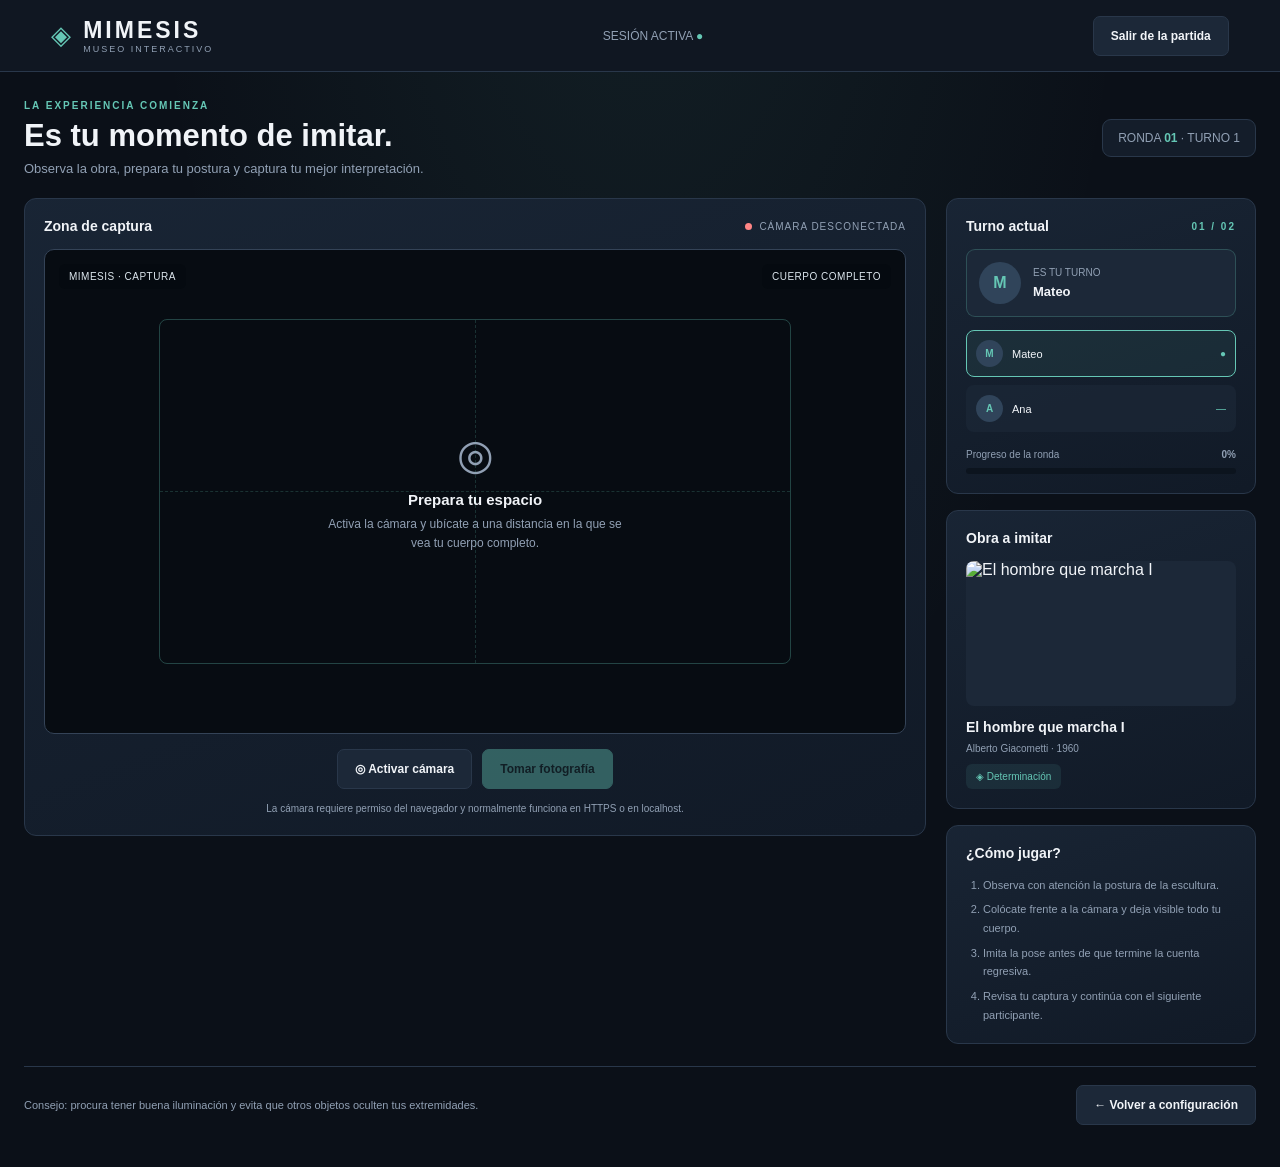
==== game.html @ 9982d20b "Componentes Iniciales" ====
<!DOCTYPE html>
<html lang="es">
<head>
    <meta charset="UTF-8">
    <meta name="viewport" content="width=device-width, initial-scale=1.0">
    <meta name="theme-color" content="#0b1018">
    <title>MIMESIS | Partida</title>

    <link rel="stylesheet" href="/css/styles.css">
    <link rel="stylesheet" href="/css/layout.css">
    <link rel="stylesheet" href="/css/components.css">

    <style>
        :root {
            --background: #0b1018;
            --surface: #141d2a;
            --surface-light: #1c2838;
            --border: #29374a;
            --text: #f1f4f8;
            --muted: #91a0b4;
            --accent: #65c7b5;
            --accent-hover: #80dfcc;
            --accent-contrast: #10221f;
            --danger: #ff8585;
            --success: #55b98a;
            --warning: #e5b45b;
            --radius-sm: 6px;
            --radius-md: 9px;
            --radius-lg: 12px;
        }

        * { box-sizing: border-box; }
        body {
            min-height: 100vh;
            background:
                radial-gradient(ellipse at 50% -20%, rgba(101,199,181,.09), transparent 55%),
                var(--background);
        }
        button { font: inherit; }
        .game-header {
            height: 72px;
            padding: 0 4%;
            display: flex;
            align-items: center;
            justify-content: space-between;
            gap: 18px;
            background: #101722;
            border-bottom: 1px solid var(--border);
        }
        .brand { display:flex; align-items:center; gap:12px; }
        .brand-icon { color:var(--accent); font-size:26px; }
        .brand h1 { font-size:23px; letter-spacing:3px; }
        .brand span { display:block; color:var(--muted); font-size:9px; letter-spacing:2px; }
        .header-status { color:var(--muted); font-size:12px; }
        .header-status strong { color:var(--accent); }
        .game-main {
            width:min(100% - 48px, 1450px);
            margin:0 auto;
            padding:28px 0 42px;
        }
        .game-welcome {
            display:flex; align-items:center; justify-content:space-between;
            gap:16px; margin-bottom:22px;
        }
        .eyebrow {
            color:var(--accent); font-size:10px; letter-spacing:2px;
            text-transform:uppercase; font-weight:700;
        }
        .game-welcome h2 { margin-top:7px; font-size:clamp(22px,3vw,31px); }
        .game-welcome p { color:var(--muted); margin-top:7px; font-size:13px; }
        .round-pill {
            flex:0 0 auto; border:1px solid var(--border); background:var(--surface);
            color:var(--muted); padding:11px 15px; border-radius:9px; font-size:12px;
        }
        .round-pill strong { color:var(--accent); }
        .game-grid {
            display:grid; grid-template-columns:minmax(0,1fr) 310px;
            gap:20px; align-items:start;
        }
        .panel {
            min-width:0; background:linear-gradient(160deg,rgba(25,37,53,.98),rgba(17,26,39,.98));
            border:1px solid var(--border); border-radius:12px; padding:19px;
        }
        .panel-heading {
            display:flex; align-items:center; justify-content:space-between;
            gap:12px; margin-bottom:15px;
        }
        .panel-heading h3 { font-size:14px; }
        .live-indicator {
            display:inline-flex; align-items:center; gap:7px; color:var(--muted);
            font-size:10px; text-transform:uppercase; letter-spacing:1px;
        }
        .live-dot { width:7px; height:7px; border-radius:50%; background:var(--danger); }
        .camera-frame {
            position:relative; overflow:hidden; min-height:390px; aspect-ratio:16/9;
            display:grid; place-items:center; background:#070c12;
            border:1px solid #344357; border-radius:10px;
        }
        .camera-frame video, .camera-frame canvas, .camera-frame .captured-image {
            position:absolute; inset:0; width:100%; height:100%; object-fit:cover;
        }
        .camera-frame video { transform:scaleX(-1); }
        .camera-placeholder {
            z-index:1; max-width:360px; padding:25px; text-align:center;
            color:var(--muted);
        }
        .camera-placeholder .camera-icon { font-size:42px; margin-bottom:12px; }
        .camera-placeholder strong { display:block; color:var(--text); font-size:15px; margin-bottom:7px; }
        .camera-placeholder p { font-size:12px; line-height:1.6; }
        .camera-hud {
            position:absolute; z-index:2; inset:14px; pointer-events:none;
            display:flex; justify-content:space-between; align-items:flex-start;
        }
        .hud-tag {
            padding:7px 10px; border-radius:6px; background:rgba(5,10,16,.72);
            color:#dce6ed; font-size:10px; letter-spacing:.5px;
        }
        .hud-corners {
            position:absolute; inset:12%; border:1px solid rgba(101,199,181,.3);
            border-radius:8px;
        }
        .hud-corners:before, .hud-corners:after {
            content:""; position:absolute; left:50%; top:0; bottom:0;
            border-left:1px dashed rgba(101,199,181,.2);
        }
        .hud-corners:after { left:0; right:0; top:50%; bottom:auto; border-left:0; border-top:1px dashed rgba(101,199,181,.2); }
        .countdown {
            position:absolute; z-index:4; inset:0; display:none; place-items:center;
            background:rgba(4,9,15,.35); font-size:clamp(70px,14vw,130px);
            font-weight:800; color:white; text-shadow:0 4px 30px #000;
        }
        .countdown.visible { display:grid; }
        .camera-actions {
            display:flex; justify-content:center; flex-wrap:wrap; gap:10px; margin-top:15px;
        }
        .action-btn {
            border:1px solid var(--border); border-radius:7px; padding:12px 17px;
            color:var(--text); background:var(--surface-light); font-size:12px;
            font-weight:700; transition:.2s;
        }
        .action-btn:hover:not(:disabled) { border-color:var(--accent); transform:translateY(-1px); }
        .action-btn.primary { background:var(--accent); color:var(--accent-contrast); border-color:var(--accent); }
        .action-btn.primary:hover:not(:disabled) { background:var(--accent-hover); }
        .action-btn:disabled { opacity:.4; cursor:not-allowed; }
        .camera-note { text-align:center; color:var(--muted); font-size:10px; margin-top:12px; line-height:1.5; }
        .side-column { display:flex; flex-direction:column; gap:16px; }
        .current-player {
            display:flex; align-items:center; gap:12px; padding:12px;
            border-radius:9px; background:var(--surface-light); border:1px solid rgba(101,199,181,.25);
        }
        .player-avatar {
            width:42px; height:42px; flex:0 0 42px; display:grid; place-items:center;
            border-radius:50%; background:#30445a; color:var(--accent); font-weight:800;
        }
        .current-player small { display:block; color:var(--muted); font-size:10px; margin-bottom:4px; }
        .current-player strong { font-size:13px; }
        .player-list { display:flex; flex-direction:column; gap:8px; margin-top:13px; }
        .player-row {
            display:flex; align-items:center; gap:9px; padding:9px;
            border:1px solid transparent; border-radius:8px; background:rgba(28,40,56,.65);
        }
        .player-row.active { border-color:var(--accent); background:rgba(101,199,181,.08); }
        .player-row .mini-avatar {
            width:27px; height:27px; border-radius:50%; display:grid; place-items:center;
            background:#30445a; color:var(--accent); font-size:10px; font-weight:700;
        }
        .player-row span:nth-child(2) { flex:1; font-size:11px; }
        .player-row small { color:var(--muted); font-size:9px; }
        .player-row .turn-state { color:var(--accent); font-size:10px; }
        .sculpture-preview {
            width:100%; height:145px; object-fit:cover; display:block;
            border-radius:8px; margin-bottom:12px; background:var(--surface-light);
        }
        .sculpture-meta h4 { font-size:14px; line-height:1.4; }
        .sculpture-meta p { color:var(--muted); font-size:10px; margin-top:5px; }
        .emotion-chip {
            display:inline-block; margin-top:10px; padding:7px 10px; border-radius:6px;
            background:rgba(101,199,181,.1); color:var(--accent); font-size:10px;
        }
        .instructions { color:var(--muted); font-size:11px; line-height:1.7; padding-left:17px; }
        .instructions li + li { margin-top:6px; }
        .progress-wrap { margin-top:17px; }
        .progress-label { display:flex; justify-content:space-between; color:var(--muted); font-size:10px; margin-bottom:8px; }
        .progress-track { height:6px; background:#0c141e; border-radius:20px; overflow:hidden; }
        .progress-fill { height:100%; width:0%; background:var(--accent); border-radius:20px; transition:width .3s; }
        .result-panel { display:none; margin-top:18px; }
        .result-panel.visible { display:block; }
        .result-top { display:flex; justify-content:space-between; gap:12px; align-items:center; }
        .result-top h3 { font-size:15px; }
        .status-label { color:var(--warning); font-size:10px; }
        .result-content {
            margin-top:12px; padding:14px; background:var(--surface-light);
            border-radius:8px; color:var(--muted); font-size:12px; line-height:1.6;
        }
        .result-content strong { color:var(--text); }
        .bottom-actions {
            display:flex; justify-content:space-between; align-items:center;
            gap:14px; border-top:1px solid var(--border); margin-top:22px; padding-top:18px;
        }
        .bottom-actions p { color:var(--muted); font-size:11px; line-height:1.5; }
        .toast {
            position:fixed; right:22px; bottom:22px; z-index:10; display:none;
            max-width:min(380px,calc(100vw - 32px)); padding:13px 17px;
            background:var(--surface-light); border:1px solid var(--accent);
            border-radius:8px; color:var(--text); font-size:12px; box-shadow:0 12px 35px #0006;
        }
        .toast.show { display:block; }
        @media (max-width:950px) {
            .game-grid { grid-template-columns:minmax(0,1fr) 270px; }
            .camera-frame { min-height:320px; }
        }
        @media (max-width:720px) {
            .game-header { padding:0 18px; }
            .header-status { display:none; }
            .game-main { width:calc(100% - 32px); padding:23px 0 35px; }
            .game-welcome { align-items:flex-start; flex-direction:column; }
            .game-grid { grid-template-columns:1fr; }
            .side-column { display:grid; grid-template-columns:1fr 1fr; }
            .side-column .panel:first-child { grid-column:1/-1; }
            .camera-frame { min-height:260px; }
            .bottom-actions { align-items:stretch; flex-direction:column; }
            .bottom-actions .action-btn { width:100%; }
        }
        @media (max-width:480px) {
            .side-column { grid-template-columns:1fr; }
            .side-column .panel:first-child { grid-column:auto; }
            .camera-frame { min-height:230px; aspect-ratio:4/3; }
            .camera-actions { display:grid; grid-template-columns:1fr 1fr; }
            .camera-actions button { width:100%; }
            .camera-actions #capture-btn { grid-column:1/-1; }
        }
    </style>
</head>
<body>
    <header class="game-header">
        <a class="brand" href="index.html" aria-label="Volver al inicio de MIMESIS" style="text-decoration:none;color:inherit">
            <div class="brand-icon">◈</div>
            <div><h1>MIMESIS</h1><span>MUSEO INTERACTIVO</span></div>
        </a>
        <div class="header-status">SESIÓN ACTIVA <strong>●</strong></div>
        <a href="index.html" class="action-btn" style="text-decoration:none">Salir de la partida</a>
    </header>

    <main class="game-main">
        <section class="game-welcome">
            <div>
                <div class="eyebrow">La experiencia comienza</div>
                <h2>Es tu momento de imitar.</h2>
                <p>Observa la obra, prepara tu postura y captura tu mejor interpretación.</p>
            </div>
            <div class="round-pill">RONDA <strong id="round-number">01</strong> <span>·</span> <span id="turn-counter">TURNO 1</span></div>
        </section>

        <div class="game-grid">
            <section class="panel camera-panel">
                <div class="panel-heading">
                    <h3>Zona de captura</h3>
                    <div class="live-indicator"><span class="live-dot"></span><span id="camera-status">Cámara desconectada</span></div>
                </div>

                <div class="camera-frame" id="camera-frame">
                    <video id="camera-video" autoplay playsinline muted hidden></video>
                    <img id="captured-image" class="captured-image" alt="Fotografía capturada" hidden>
                    <div class="camera-placeholder" id="camera-placeholder">
                        <div class="camera-icon">◎</div>
                        <strong>Prepara tu espacio</strong>
                        <p>Activa la cámara y ubícate a una distancia en la que se vea tu cuerpo completo.</p>
                    </div>
                    <div class="camera-hud" id="camera-hud" hidden>
                        <span class="hud-tag">MIMESIS · CAPTURA</span>
                        <span class="hud-tag">CUERPO COMPLETO</span>
                        <div class="hud-corners"></div>
                    </div>
                    <div class="countdown" id="countdown" aria-live="assertive">3</div>
                </div>

                <div class="camera-actions">
                    <button class="action-btn" id="camera-btn" type="button">◎ Activar cámara</button>
                    <button class="action-btn primary" id="capture-btn" type="button" disabled>Tomar fotografía</button>
                    <button class="action-btn" id="retake-btn" type="button" hidden>Repetir captura</button>
                </div>
                <p class="camera-note">La cámara requiere permiso del navegador y normalmente funciona en HTTPS o en localhost.</p>

                <section class="panel result-panel" id="result-panel" aria-live="polite">
                    <div class="result-top">
                        <h3>Resultado del intento</h3>
                        <span class="status-label">Integración pendiente</span>
                    </div>
                    <div class="result-content" id="result-message">
                        La fotografía está lista. El análisis de pose y la puntuación se mostrarán aquí cuando se conecte el servicio de Python (MediaPipe + modelo de clasificación).
                    </div>
                    <div class="camera-actions" style="justify-content:flex-end">
                        <button class="action-btn primary" id="next-player-btn" type="button">Siguiente jugador →</button>
                    </div>
                </section>
            </section>

            <aside class="side-column">
                <section class="panel">
                    <div class="panel-heading"><h3>Turno actual</h3><span class="eyebrow" id="player-position">01 / 02</span></div>
                    <div class="current-player">
                        <div class="player-avatar" id="current-avatar">M</div>
                        <div><small>ES TU TURNO</small><strong id="current-player-name">Mateo</strong></div>
                    </div>
                    <div class="player-list" id="player-list"></div>
                    <div class="progress-wrap">
                        <div class="progress-label"><span>Progreso de la ronda</span><strong id="progress-text">0%</strong></div>
                        <div class="progress-track"><div class="progress-fill" id="progress-fill"></div></div>
                    </div>
                </section>

                <section class="panel">
                    <div class="panel-heading"><h3>Obra a imitar</h3></div>
                    <img class="sculpture-preview" id="sculpture-image" alt="Escultura seleccionada">
                    <div class="sculpture-meta">
                        <h4 id="sculpture-title">El hombre que marcha I</h4>
                        <p id="sculpture-author">Alberto Giacometti · 1960</p>
                        <span class="emotion-chip" id="sculpture-emotion">◈ Determinación</span>
                    </div>
                </section>

                <section class="panel">
                    <div class="panel-heading"><h3>¿Cómo jugar?</h3></div>
                    <ol class="instructions">
                        <li>Observa con atención la postura de la escultura.</li>
                        <li>Colócate frente a la cámara y deja visible todo tu cuerpo.</li>
                        <li>Imita la pose antes de que termine la cuenta regresiva.</li>
                        <li>Revisa tu captura y continúa con el siguiente participante.</li>
                    </ol>
                </section>
            </aside>
        </div>

        <footer class="bottom-actions">
            <p>Consejo: procura tener buena iluminación y evita que otros objetos oculten tus extremidades.</p>
            <button class="action-btn" id="back-button" type="button">← Volver a configuración</button>
        </footer>
    </main>

    <div class="toast" id="toast" role="status" aria-live="polite"></div>
    <canvas id="capture-canvas" hidden></canvas>

    <script>
        (() => {
            "use strict";

            const $ = (id) => document.getElementById(id);
            const fallbackGame = {
                players: [{ name: "Mateo" }, { name: "Ana" }],
                sculpture: {
                    title: "El hombre que marcha I",
                    author: "Alberto Giacometti · 1960",
                    emotion: "Determinación",
                    description: "Una representación de la figura humana en movimiento.",
                    image: "https://images.unsplash.com/photo-1579783902614-a3fb3927b6a5?w=1200"
                },
                currentPlayer: 0,
                round: 1
            };

            let game;
            try {
                game = JSON.parse(sessionStorage.getItem("mimesisGame")) || fallbackGame;
            } catch {
                game = fallbackGame;
            }

            if (!Array.isArray(game.players) || game.players.length < 1) game = fallbackGame;
            game.currentPlayer = Number.isInteger(game.currentPlayer) ? game.currentPlayer : 0;
            game.round = Number.isInteger(game.round) ? game.round : 1;

            let stream = null;
            let captured = false;
            let countdownTimer = null;
            let toastTimer = null;

            function notify(message) {
                $("toast").textContent = message;
                $("toast").classList.add("show");
                clearTimeout(toastTimer);
                toastTimer = setTimeout(() => $("toast").classList.remove("show"), 3200);
            }

            function currentPlayer() {
                return game.players[game.currentPlayer];
            }

            function renderGame() {
                const player = currentPlayer();
                const sculpture = game.sculpture || fallbackGame.sculpture;
                $("current-player-name").textContent = player.name || `Jugador ${game.currentPlayer + 1}`;
                $("current-avatar").textContent = (player.name || "J").trim().charAt(0).toUpperCase();
                $("player-position").textContent = `${String(game.currentPlayer + 1).padStart(2, "0")} / ${String(game.players.length).padStart(2, "0")}`;
                $("round-number").textContent = String(game.round).padStart(2, "0");
                $("turn-counter").textContent = `TURNO ${game.currentPlayer + 1}`;
                $("sculpture-title").textContent = sculpture.title || "Obra seleccionada";
                $("sculpture-author").textContent = sculpture.author || "Autor no especificado";
                $("sculpture-emotion").textContent = `◈ ${sculpture.emotion || "Interpretación"}`;
                $("sculpture-image").src = sculpture.image || "";
                $("sculpture-image").alt = sculpture.title || "Escultura seleccionada";

                $("player-list").innerHTML = "";
                game.players.forEach((p, index) => {
                    const row = document.createElement("div");
                    row.className = `player-row${index === game.currentPlayer ? " active" : ""}`;
                    const avatar = document.createElement("span");
                    avatar.className = "mini-avatar";
                    avatar.textContent = (p.name || "J").trim().charAt(0).toUpperCase();
                    const name = document.createElement("span");
                    name.textContent = p.name || `Jugador ${index + 1}`;
                    const state = document.createElement("span");
                    state.className = "turn-state";
                    state.textContent = index < game.currentPlayer ? "✓" : index === game.currentPlayer ? "●" : "—";
                    row.append(avatar, name, state);
                    $("player-list").appendChild(row);
                });

                const progress = Math.round((game.currentPlayer / game.players.length) * 100);
                $("progress-text").textContent = `${progress}%`;
                $("progress-fill").style.width = `${progress}%`;
            }

            async function startCamera() {
                if (!navigator.mediaDevices?.getUserMedia) {
                    notify("Tu navegador no permite acceder a la cámara en este contexto. Usa HTTPS o localhost.");
                    return;
                }
                try {
                    stream = await navigator.mediaDevices.getUserMedia({
                        video: { facingMode: "user", width: { ideal: 1280 }, height: { ideal: 720 } },
                        audio: false
                    });
                    $("camera-video").srcObject = stream;
                    $("camera-video").hidden = false;
                    $("camera-placeholder").hidden = true;
                    $("camera-hud").hidden = false;
                    $("captured-image").hidden = true;
                    $("camera-status").textContent = "Cámara activa";
                    $("camera-btn").textContent = "Desactivar cámara";
                    $("capture-btn").disabled = false;
                    captured = false;
                    $("retake-btn").hidden = true;
                    $("result-panel").classList.remove("visible");
                } catch (error) {
                    console.error("No fue posible activar la cámara:", error);
                    notify(error.name === "NotAllowedError"
                        ? "Permiso de cámara denegado. Habilítalo desde el navegador."
                        : "No se pudo activar la cámara. Comprueba que esté conectada y disponible.");
                }
            }

            function stopCamera() {
                if (stream) {
                    stream.getTracks().forEach(track => track.stop());
                    stream = null;
                }
                $("camera-video").srcObject = null;
                $("camera-video").hidden = true;
                $("camera-placeholder").hidden = false;
                $("camera-hud").hidden = true;
                $("camera-status").textContent = "Cámara desconectada";
                $("camera-btn").textContent = "◎ Activar cámara";
                $("capture-btn").disabled = true;
            }

            function beginCapture() {
                if (!stream || captured) return;
                $("capture-btn").disabled = true;
                $("camera-btn").disabled = true;
                let count = 3;
                $("countdown").textContent = count;
                $("countdown").classList.add("visible");

                countdownTimer = setInterval(() => {
                    count -= 1;
                    if (count > 0) {
                        $("countdown").textContent = count;
                    } else {
                        clearInterval(countdownTimer);
                        $("countdown").classList.remove("visible");
                        takeSnapshot();
                    }
                }, 1000);
            }

            function takeSnapshot() {
                const video = $("camera-video");
                if (!video.videoWidth || !video.videoHeight) {
                    notify("La cámara todavía se está preparando. Inténtalo de nuevo.");
                    $("capture-btn").disabled = false;
                    $("camera-btn").disabled = false;
                    return;
                }
                const canvas = $("capture-canvas");
                canvas.width = video.videoWidth;
                canvas.height = video.videoHeight;
                const context = canvas.getContext("2d");
                context.translate(canvas.width, 0);
                context.scale(-1, 1);
                context.drawImage(video, 0, 0, canvas.width, canvas.height);

                $("captured-image").src = canvas.toDataURL("image/jpeg", 0.9);
                $("captured-image").hidden = false;
                video.hidden = true;
                $("camera-hud").hidden = true;
                captured = true;
                $("camera-status").textContent = "Fotografía capturada";
                $("camera-btn").disabled = false;
                $("capture-btn").disabled = true;
                $("retake-btn").hidden = false;
                $("result-panel").classList.add("visible");
                $("result-message").innerHTML =
                    "<strong>Captura completada.</strong> La imagen está lista para enviarse al servicio de análisis. La puntuación, el esqueleto y el mapa de calor aparecerán cuando se integre el backend de Python (MediaPipe + modelo MLP).";
                $("result-panel").scrollIntoView({ behavior: "smooth", block: "nearest" });
            }

            function retake() {
                captured = false;
                $("captured-image").hidden = true;
                $("camera-video").hidden = false;
                $("camera-hud").hidden = false;
                $("camera-status").textContent = "Cámara activa";
                $("capture-btn").disabled = false;
                $("retake-btn").hidden = true;
                $("result-panel").classList.remove("visible");
            }

            function nextPlayer() {
                if (!captured) {
                    notify("Primero debes tomar una fotografía.");
                    return;
                }
                const lastPlayer = game.currentPlayer >= game.players.length - 1;
                if (lastPlayer) {
                    game.currentPlayer = 0;
                    game.round += 1;
                    notify("¡Todos han participado! Comienza una nueva ronda.");
                } else {
                    game.currentPlayer += 1;
                    notify(`Turno de ${currentPlayer().name || "el siguiente jugador"}.`);
                }
                sessionStorage.setItem("mimesisGame", JSON.stringify(game));
                captured = false;
                $("captured-image").hidden = true;
                $("result-panel").classList.remove("visible");
                if (stream) {
                    $("camera-video").hidden = false;
                    $("camera-hud").hidden = false;
                    $("camera-status").textContent = "Cámara activa";
                    $("capture-btn").disabled = false;
                    $("retake-btn").hidden = true;
                } else {
                    $("camera-placeholder").hidden = false;
                    $("camera-video").hidden = true;
                    $("camera-hud").hidden = true;
                    $("camera-status").textContent = "Cámara desconectada";
                    $("capture-btn").disabled = true;
                    $("retake-btn").hidden = true;
                }
                renderGame();
                window.scrollTo({ top: 0, behavior: "smooth" });
            }

            $("camera-btn").addEventListener("click", () => stream ? stopCamera() : startCamera());
            $("capture-btn").addEventListener("click", beginCapture);
            $("retake-btn").addEventListener("click", retake);
            $("next-player-btn").addEventListener("click", nextPlayer);
            $("back-button").addEventListener("click", () => {
                stopCamera();
                window.location.href = "index.html";
            });
            window.addEventListener("beforeunload", () => {
                if (stream) stream.getTracks().forEach(track => track.stop());
                if (countdownTimer) clearInterval(countdownTimer);
            });

            renderGame();
        })();
    </script>
</body>
</html>
---- css/styles.css ----
/* ==========================================================
   styles.css
   Base global: variables, reset, tipografía y utilidades
   ========================================================== */

:root {
    --background: #0b1018;
    --surface: #141d2a;
    --surface-light: #1c2838;
    --border: #29374a;
    --text: #f1f4f8;
    --muted: #91a0b4;
    --accent: #65c7b5;
    --accent-hover: #80dfcc;
    --accent-contrast: #10221f;
    --danger: #ff8585;
}

* {
    margin: 0;
    padding: 0;
    box-sizing: border-box;
}

body {
    font-family: Inter, "Segoe UI", sans-serif;
    background: var(--background);
    color: var(--text);
    min-height: 100vh;
}

button,
input {
    font: inherit;
}

button {
    cursor: pointer;
}

/* Utilidades */

.muted {
    color: var(--muted);
}
---- css/layout.css ----
/* ==========================================================
   layout.css
   Estructura de página: header, main, grids, footer y
   comportamiento responsive
   ========================================================== */

/* HEADER */

header {
    height: 72px;
    padding: 0 4%;
    display: flex;
    align-items: center;
    justify-content: space-between;
    background: #101722;
    border-bottom: 1px solid var(--border);
}

.brand {
    display: flex;
    align-items: center;
    gap: 12px;
}

nav {
    display: flex;
    gap: 30px;
}

/* MAIN */

main {
    max-width: 1550px;
    margin: auto;
    padding: 35px 4%;
}

.welcome {
    display: flex;
    align-items: center;
    justify-content: space-between;
    margin-bottom: 28px;
    gap: 15px;
}

/* DASHBOARD */

.dashboard {
    display: grid;
    grid-template-columns: 235px minmax(300px, 1fr) 260px;
    gap: 20px;
    align-items: stretch;
}

/* GALERÍA */

.gallery-section {
    margin-top: 32px;
}

.gallery-header {
    display: flex;
    justify-content: space-between;
    align-items: center;
    margin-bottom: 16px;
}

.gallery {
    display: grid;
    grid-template-columns: repeat(5, minmax(0, 1fr));
    gap: 13px;
}

/* FOOTER */

.bottom-bar {
    margin-top: 30px;
    padding-top: 20px;
    border-top: 1px solid var(--border);
    display: flex;
    justify-content: space-between;
    align-items: center;
    gap: 15px;
}

/* RESPONSIVE */

@media (max-width: 1050px) {
    .dashboard {
        grid-template-columns: 210px 1fr;
    }

    .info-panel {
        grid-column: 1 / -1;
    }

    .gallery {
        grid-template-columns: repeat(3, 1fr);
    }
}

@media (max-width: 650px) {
    header {
        padding: 0 18px;
    }

    nav {
        display: none;
    }

    main {
        padding: 25px 16px;
    }

    .dashboard {
        grid-template-columns: 1fr;
    }

    .info-panel {
        grid-column: auto;
    }

    .gallery {
        grid-template-columns: repeat(2, 1fr);
    }

    .welcome {
        align-items: flex-start;
        flex-direction: column;
    }

    .bottom-bar {
        flex-direction: column;
        align-items: stretch;
    }

    .start-button {
        width: 100%;
    }
}
---- css/components.css ----
/* ==========================================================
   components.css
   Componentes reutilizables: marca, navegación, paneles,
   jugadores, escultura, ficha, galería, botones y avisos
   ========================================================== */

/* MARCA */

.brand-icon {
    font-size: 26px;
    color: var(--accent);
}

.brand h1 {
    font-size: 23px;
    letter-spacing: 3px;
}

.brand span {
    display: block;
    font-size: 9px;
    letter-spacing: 2px;
    color: var(--muted);
}

/* NAVEGACIÓN Y PERFIL */

nav a {
    text-decoration: none;
    color: var(--muted);
    font-size: 13px;
    transition: .2s;
}

nav a:hover,
nav a.active {
    color: var(--accent);
}

.profile {
    font-size: 13px;
    color: var(--muted);
}

/* BIENVENIDA */

.welcome small {
    color: var(--accent);
    text-transform: uppercase;
    letter-spacing: 2px;
    font-size: 10px;
}

.welcome h2 {
    font-size: clamp(23px, 3vw, 34px);
    margin-top: 8px;
}

.welcome p {
    color: var(--muted);
    margin-top: 8px;
    font-size: 13px;
}

.round-info {
    background: var(--surface);
    border: 1px solid var(--border);
    border-radius: 10px;
    padding: 12px 20px;
    font-size: 12px;
    color: var(--muted);
}

.round-info strong {
    color: var(--accent);
}

/* PANEL */

.panel {
    background: var(--surface);
    border: 1px solid var(--border);
    border-radius: 12px;
    padding: 20px;
}

.panel-title {
    font-size: 13px;
    margin-bottom: 18px;
    display: flex;
    justify-content: space-between;
    align-items: center;
}

/* SELECTOR DE JUGADORES */

.player-count {
    display: flex;
    gap: 7px;
}

.count-option {
    width: 30px;
    height: 30px;
    border: 1px solid var(--border);
    border-radius: 6px;
    background: var(--surface-light);
    color: var(--muted);
}

.count-option.active {
    background: var(--accent);
    color: var(--accent-contrast);
    border-color: var(--accent);
}

/* LISTA DE JUGADORES */

.players-list {
    display: flex;
    flex-direction: column;
    gap: 10px;
}

.player {
    display: flex;
    align-items: center;
    gap: 10px;
    padding: 11px;
    background: var(--surface-light);
    border: 1px solid transparent;
    border-radius: 8px;
}

.avatar {
    width: 34px;
    height: 34px;
    display: grid;
    place-items: center;
    border-radius: 50%;
    background: #30445a;
    font-size: 13px;
    font-weight: bold;
    color: var(--accent);
}

.player-name {
    flex: 1;
    min-width: 0;
}

.player-name strong {
    display: block;
    font-size: 12px;
}

.player-name small {
    color: var(--muted);
    font-size: 10px;
}

.remove-player {
    border: none;
    background: transparent;
    color: var(--muted);
    font-size: 16px;
}

.remove-player:hover {
    color: var(--danger);
}

.add-player {
    width: 100%;
    margin-top: 13px;
    padding: 10px;
    background: transparent;
    color: var(--accent);
    border: 1px dashed var(--accent);
    border-radius: 7px;
}

.add-player:disabled {
    opacity: .4;
    cursor: not-allowed;
}

.player-help {
    margin-top: 15px;
    font-size: 11px;
    color: var(--muted);
    line-height: 1.6;
}

/* TARJETA DE ESCULTURA */

.sculpture-card {
    position: relative;
    overflow: hidden;
    min-height: 400px;
    border-radius: 12px;
    background: #1c2734;
}

.sculpture-card img {
    width: 100%;
    height: 100%;
    min-height: 400px;
    object-fit: cover;
    position: absolute;
    inset: 0;
    transition: opacity .3s;
}

.sculpture-overlay {
    position: absolute;
    inset: 0;
    background: linear-gradient(
        transparent 35%,
        rgba(5, 9, 15, .9) 100%
    );
}

.featured-label {
    position: absolute;
    top: 18px;
    left: 18px;
    background: rgba(10, 17, 25, .8);
    border: 1px solid var(--border);
    border-radius: 5px;
    padding: 8px 12px;
    font-size: 10px;
    color: var(--accent);
    letter-spacing: 1px;
}

.sculpture-description {
    position: absolute;
    bottom: 24px;
    left: 25px;
    right: 25px;
}

.sculpture-description small {
    color: var(--accent);
    font-size: 10px;
    letter-spacing: 2px;
    text-transform: uppercase;
}

.sculpture-description h3 {
    font-size: 27px;
    margin: 9px 0;
}

.sculpture-description p {
    color: #c1cbd6;
    font-size: 12px;
}

/* FICHA DE LA OBRA */

.info-panel h3 {
    font-size: 19px;
    line-height: 1.4;
    margin-bottom: 8px;
}

.info-panel .author {
    font-size: 12px;
    color: var(--muted);
    margin-bottom: 25px;
}

.info-label {
    display: block;
    color: var(--accent);
    font-size: 10px;
    text-transform: uppercase;
    letter-spacing: 1.5px;
    margin-bottom: 8px;
}

.info-value {
    font-size: 13px;
    margin-bottom: 24px;
}

.emotion {
    padding: 12px;
    background: var(--surface-light);
    border-radius: 8px;
    color: var(--accent);
    font-size: 13px;
}

.info-description {
    font-size: 12px;
    color: var(--muted);
    line-height: 1.7;
    margin-top: 22px;
}

.info-instructions {
    margin-top: 25px;
}

/* GALERÍA */

.gallery-header h3 {
    font-size: 16px;
}

.gallery-header span {
    color: var(--muted);
    font-size: 11px;
}

.gallery-item {
    background: var(--surface);
    border: 1px solid var(--border);
    border-radius: 9px;
    overflow: hidden;
    cursor: pointer;
    transition: .2s;
}

.gallery-item:hover {
    transform: translateY(-3px);
    border-color: var(--accent);
}

.gallery-item.selected {
    border: 2px solid var(--accent);
}

.gallery-item img {
    width: 100%;
    height: 125px;
    object-fit: cover;
    display: block;
}

.gallery-item div {
    padding: 11px;
}

.gallery-item strong {
    display: block;
    font-size: 11px;
}

.gallery-item small {
    display: block;
    color: var(--muted);
    font-size: 10px;
    margin-top: 5px;
}

/* BARRA INFERIOR Y BOTÓN PRINCIPAL */

.bottom-bar p {
    font-size: 11px;
    color: var(--muted);
}

.start-button {
    background: var(--accent);
    color: var(--accent-contrast);
    border: none;
    border-radius: 7px;
    padding: 14px 25px;
    font-weight: bold;
    font-size: 13px;
    transition: .2s;
}

.start-button:hover {
    background: var(--accent-hover);
    transform: translateY(-2px);
}

/* NOTIFICACIÓN */

.notification {
    position: fixed;
    bottom: 25px;
    right: 25px;
    padding: 15px 20px;
    background: var(--surface-light);
    border: 1px solid var(--accent);
    border-radius: 8px;
    font-size: 13px;
    display: none;
    z-index: 10;
}
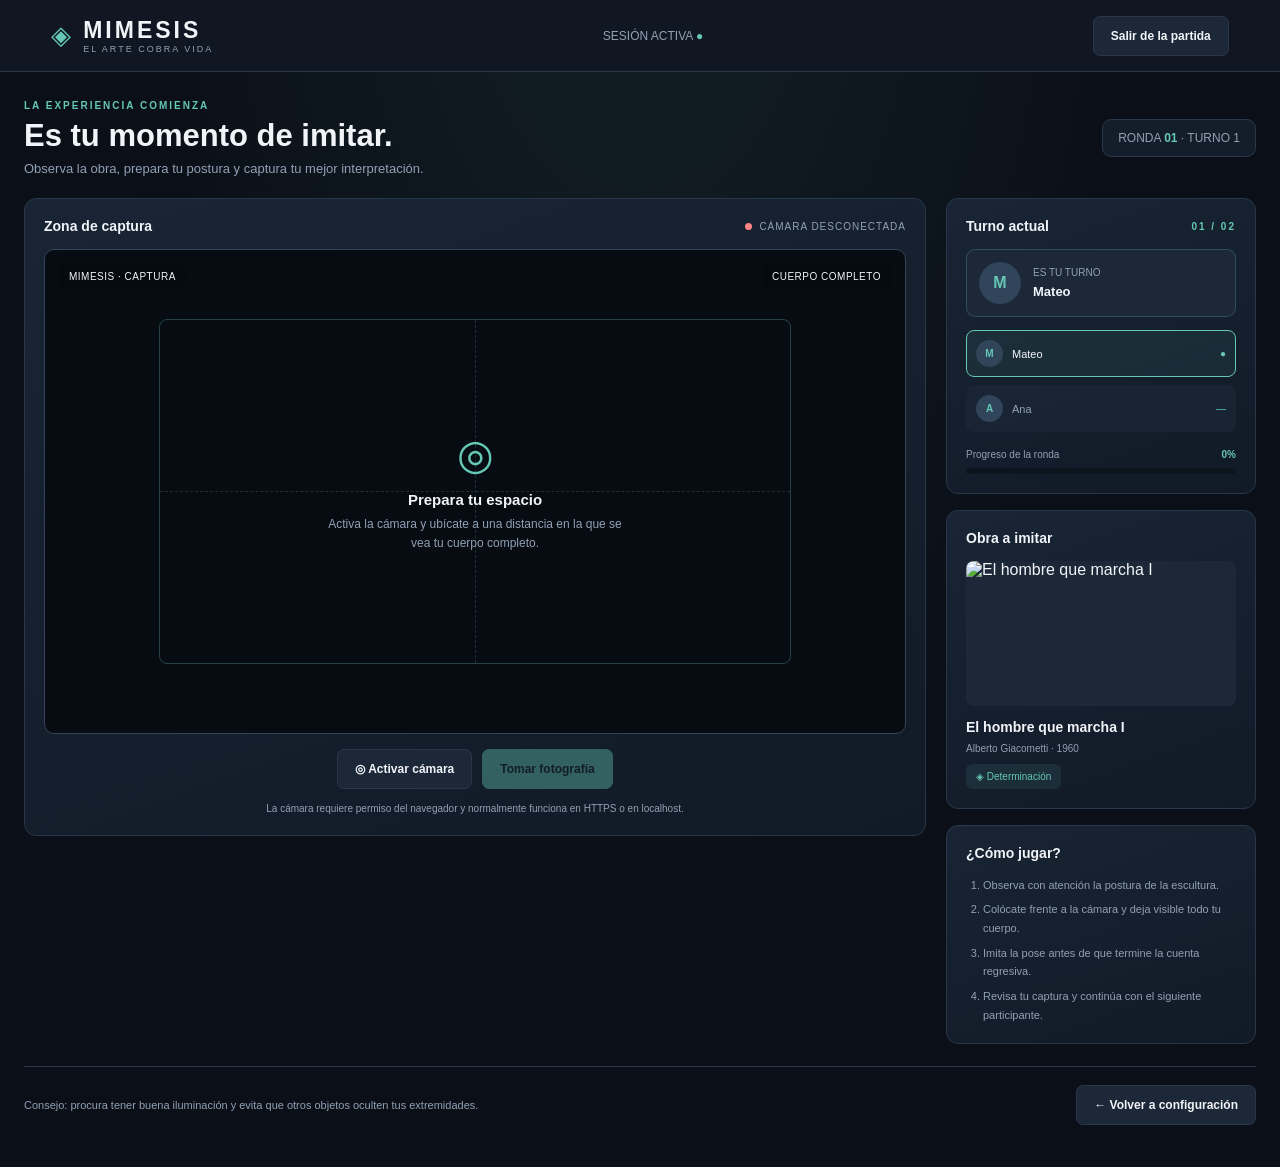
==== commit ff3ead3b: "feat: Implementar la fase de juego completa" ====
--- a/game.html
+++ b/game.html
@@ -6,6 +6,7 @@
     <meta name="theme-color" content="#0b1018">
     <title>MIMESIS | Partida</title>
 
+    <!-- Mismas rutas y mismo orden que index.html: base global → estructura → componentes -->
     <link rel="stylesheet" href="/css/styles.css">
     <link rel="stylesheet" href="/css/layout.css">
     <link rel="stylesheet" href="/css/components.css">
@@ -32,11 +33,19 @@
         * { box-sizing: border-box; }
         body {
             min-height: 100vh;
+            color: var(--text);
             background:
                 radial-gradient(ellipse at 50% -20%, rgba(101,199,181,.09), transparent 55%),
                 var(--background);
         }
-        button { font: inherit; }
+        button { font: inherit; color: var(--text); }
+        a { color: inherit; }
+
+        /* ===== Jerarquía de color de texto (igual que index.html) ===== */
+        h1, h2, h3, h4, strong { color: var(--text); }
+        p, small, label { color: var(--muted); }
+        .eyebrow, .brand-icon { color: var(--accent); }
+
         .game-header {
             height: 72px;
             padding: 0 4%;
@@ -48,8 +57,8 @@
             border-bottom: 1px solid var(--border);
         }
         .brand { display:flex; align-items:center; gap:12px; }
-        .brand-icon { color:var(--accent); font-size:26px; }
-        .brand h1 { font-size:23px; letter-spacing:3px; }
+        .brand-icon { font-size:26px; }
+        .brand h1 { font-size:23px; letter-spacing:3px; color:var(--text); }
         .brand span { display:block; color:var(--muted); font-size:9px; letter-spacing:2px; }
         .header-status { color:var(--muted); font-size:12px; }
         .header-status strong { color:var(--accent); }
@@ -63,10 +72,10 @@
             gap:16px; margin-bottom:22px;
         }
         .eyebrow {
-            color:var(--accent); font-size:10px; letter-spacing:2px;
+            font-size:10px; letter-spacing:2px;
             text-transform:uppercase; font-weight:700;
         }
-        .game-welcome h2 { margin-top:7px; font-size:clamp(22px,3vw,31px); }
+        .game-welcome h2 { margin-top:7px; font-size:clamp(22px,3vw,31px); color:var(--text); }
         .game-welcome p { color:var(--muted); margin-top:7px; font-size:13px; }
         .round-pill {
             flex:0 0 auto; border:1px solid var(--border); background:var(--surface);
@@ -80,12 +89,13 @@
         .panel {
             min-width:0; background:linear-gradient(160deg,rgba(25,37,53,.98),rgba(17,26,39,.98));
             border:1px solid var(--border); border-radius:12px; padding:19px;
+            color:var(--text);
         }
         .panel-heading {
             display:flex; align-items:center; justify-content:space-between;
             gap:12px; margin-bottom:15px;
         }
-        .panel-heading h3 { font-size:14px; }
+        .panel-heading h3 { font-size:14px; color:var(--text); }
         .live-indicator {
             display:inline-flex; align-items:center; gap:7px; color:var(--muted);
             font-size:10px; text-transform:uppercase; letter-spacing:1px;
@@ -104,16 +114,16 @@
             z-index:1; max-width:360px; padding:25px; text-align:center;
             color:var(--muted);
         }
-        .camera-placeholder .camera-icon { font-size:42px; margin-bottom:12px; }
+        .camera-placeholder .camera-icon { font-size:42px; margin-bottom:12px; color:var(--accent); }
         .camera-placeholder strong { display:block; color:var(--text); font-size:15px; margin-bottom:7px; }
-        .camera-placeholder p { font-size:12px; line-height:1.6; }
+        .camera-placeholder p { font-size:12px; line-height:1.6; color:var(--muted); }
         .camera-hud {
             position:absolute; z-index:2; inset:14px; pointer-events:none;
             display:flex; justify-content:space-between; align-items:flex-start;
         }
         .hud-tag {
             padding:7px 10px; border-radius:6px; background:rgba(5,10,16,.72);
-            color:#dce6ed; font-size:10px; letter-spacing:.5px;
+            color:var(--text); font-size:10px; letter-spacing:.5px;
         }
         .hud-corners {
             position:absolute; inset:12%; border:1px solid rgba(101,199,181,.3);
@@ -127,7 +137,7 @@
         .countdown {
             position:absolute; z-index:4; inset:0; display:none; place-items:center;
             background:rgba(4,9,15,.35); font-size:clamp(70px,14vw,130px);
-            font-weight:800; color:white; text-shadow:0 4px 30px #000;
+            font-weight:800; color:var(--text); text-shadow:0 4px 30px #000;
         }
         .countdown.visible { display:grid; }
         .camera-actions {
@@ -136,7 +146,7 @@
         .action-btn {
             border:1px solid var(--border); border-radius:7px; padding:12px 17px;
             color:var(--text); background:var(--surface-light); font-size:12px;
-            font-weight:700; transition:.2s;
+            font-weight:700; transition:.2s; cursor:pointer;
         }
         .action-btn:hover:not(:disabled) { border-color:var(--accent); transform:translateY(-1px); }
         .action-btn.primary { background:var(--accent); color:var(--accent-contrast); border-color:var(--accent); }
@@ -153,13 +163,14 @@
             border-radius:50%; background:#30445a; color:var(--accent); font-weight:800;
         }
         .current-player small { display:block; color:var(--muted); font-size:10px; margin-bottom:4px; }
-        .current-player strong { font-size:13px; }
+        .current-player strong { font-size:13px; color:var(--text); }
         .player-list { display:flex; flex-direction:column; gap:8px; margin-top:13px; }
         .player-row {
             display:flex; align-items:center; gap:9px; padding:9px;
             border:1px solid transparent; border-radius:8px; background:rgba(28,40,56,.65);
-        }
-        .player-row.active { border-color:var(--accent); background:rgba(101,199,181,.08); }
+            color:var(--muted);
+        }
+        .player-row.active { border-color:var(--accent); background:rgba(101,199,181,.08); color:var(--text); }
         .player-row .mini-avatar {
             width:27px; height:27px; border-radius:50%; display:grid; place-items:center;
             background:#30445a; color:var(--accent); font-size:10px; font-weight:700;
@@ -171,22 +182,24 @@
             width:100%; height:145px; object-fit:cover; display:block;
             border-radius:8px; margin-bottom:12px; background:var(--surface-light);
         }
-        .sculpture-meta h4 { font-size:14px; line-height:1.4; }
+        .sculpture-meta h4 { font-size:14px; line-height:1.4; color:var(--text); }
         .sculpture-meta p { color:var(--muted); font-size:10px; margin-top:5px; }
         .emotion-chip {
             display:inline-block; margin-top:10px; padding:7px 10px; border-radius:6px;
             background:rgba(101,199,181,.1); color:var(--accent); font-size:10px;
         }
         .instructions { color:var(--muted); font-size:11px; line-height:1.7; padding-left:17px; }
+        .instructions li { color:var(--muted); }
         .instructions li + li { margin-top:6px; }
         .progress-wrap { margin-top:17px; }
         .progress-label { display:flex; justify-content:space-between; color:var(--muted); font-size:10px; margin-bottom:8px; }
+        .progress-label strong { color:var(--accent); }
         .progress-track { height:6px; background:#0c141e; border-radius:20px; overflow:hidden; }
         .progress-fill { height:100%; width:0%; background:var(--accent); border-radius:20px; transition:width .3s; }
         .result-panel { display:none; margin-top:18px; }
         .result-panel.visible { display:block; }
         .result-top { display:flex; justify-content:space-between; gap:12px; align-items:center; }
-        .result-top h3 { font-size:15px; }
+        .result-top h3 { font-size:15px; color:var(--text); }
         .status-label { color:var(--warning); font-size:10px; }
         .result-content {
             margin-top:12px; padding:14px; background:var(--surface-light);
@@ -205,6 +218,43 @@
             border-radius:8px; color:var(--text); font-size:12px; box-shadow:0 12px 35px #0006;
         }
         .toast.show { display:block; }
+
+        /* FASE 4: procesamiento y resultados */
+        .processing-box { display:none; margin-top:16px; padding:15px; border:1px solid rgba(101,199,181,.35); border-radius:9px; background:rgba(101,199,181,.06); }
+        .processing-box.visible { display:flex; align-items:center; gap:13px; }
+        .processing-spinner { width:25px; height:25px; flex:0 0 25px; border:3px solid #365064; border-top-color:var(--accent); border-radius:50%; animation:spin .8s linear infinite; }
+        @keyframes spin { to { transform:rotate(360deg); } }
+        .processing-copy strong { display:block; font-size:12px; color:var(--text); }
+        .processing-copy span { display:block; margin-top:4px; color:var(--muted); font-size:10px; }
+        .analysis-button { margin-top:14px; width:100%; }
+        .results-layout { display:grid; grid-template-columns:1fr 1fr; gap:13px; margin-top:15px; }
+        .visual-card { min-width:0; padding:11px; background:#0d1621; border:1px solid var(--border); border-radius:9px; }
+        .visual-card h4 { font-size:11px; margin-bottom:9px; color:var(--text); }
+        .visual-stage { position:relative; aspect-ratio:4/3; overflow:hidden; border-radius:6px; background:#080e16; }
+        .visual-stage img { width:100%; height:100%; object-fit:contain; display:block; }
+        .visual-stage svg { position:absolute; inset:0; width:100%; height:100%; }
+        .visual-placeholder { display:grid; place-items:center; height:100%; min-height:130px; color:var(--muted); text-align:center; font-size:10px; padding:12px; }
+        .score-row { display:flex; align-items:center; gap:17px; margin-top:16px; padding:15px; border-radius:9px; background:var(--surface-light); }
+        .score-circle { width:76px; height:76px; flex:0 0 76px; display:grid; place-items:center; border-radius:50%; border:5px solid #35485a; color:var(--muted); font-size:20px; font-weight:800; }
+        .score-circle.available { border-color:var(--accent); color:var(--accent); }
+        .score-copy strong { display:block; font-size:13px; color:var(--text); }
+        .score-copy span { display:block; margin-top:5px; color:var(--muted); font-size:10px; line-height:1.5; }
+        .heatmap { margin-top:16px; }
+        .heatmap h4 { font-size:12px; margin-bottom:12px; color:var(--text); }
+        .heat-row { display:grid; grid-template-columns:90px 1fr 38px; align-items:center; gap:9px; margin:9px 0; }
+        .heat-row span { color:var(--muted); font-size:10px; }
+        .heat-track { height:8px; overflow:hidden; border-radius:10px; background:#263444; }
+        .heat-fill { height:100%; width:0; border-radius:10px; background:linear-gradient(90deg,#d66a58,#e8b85c,#65c7b5); transition:width .35s; }
+        .heat-row strong { text-align:right; font-size:10px; color:var(--text); }
+        .cultural-box { margin-top:15px; padding:14px; border:1px solid var(--border); border-radius:9px; }
+        .cultural-box h4 { font-size:12px; margin-bottom:8px; color:var(--text); }
+        .cultural-box p { color:var(--muted); font-size:11px; line-height:1.7; }
+        .integration-note { margin-top:12px; color:var(--muted); font-size:10px; line-height:1.6; }
+        .status-label.error { color:var(--danger); }
+        .status-label.ready { color:var(--accent); }
+        .result-panel .camera-actions { margin-top:15px; }
+        @media (max-width:720px) { .results-layout { grid-template-columns:1fr; } }
+
         @media (max-width:950px) {
             .game-grid { grid-template-columns:minmax(0,1fr) 270px; }
             .camera-frame { min-height:320px; }
@@ -235,7 +285,7 @@
     <header class="game-header">
         <a class="brand" href="index.html" aria-label="Volver al inicio de MIMESIS" style="text-decoration:none;color:inherit">
             <div class="brand-icon">◈</div>
-            <div><h1>MIMESIS</h1><span>MUSEO INTERACTIVO</span></div>
+            <div><h1>MIMESIS</h1><span>EL ARTE COBRA VIDA</span></div>
         </a>
         <div class="header-status">SESIÓN ACTIVA <strong>●</strong></div>
         <a href="index.html" class="action-btn" style="text-decoration:none">Salir de la partida</a>
@@ -283,12 +333,41 @@
 
                 <section class="panel result-panel" id="result-panel" aria-live="polite">
                     <div class="result-top">
-                        <h3>Resultado del intento</h3>
-                        <span class="status-label">Integración pendiente</span>
-                    </div>
-                    <div class="result-content" id="result-message">
-                        La fotografía está lista. El análisis de pose y la puntuación se mostrarán aquí cuando se conecte el servicio de Python (MediaPipe + modelo de clasificación).
-                    </div>
+                        <h3>Análisis de tu pose</h3>
+                        <span class="status-label" id="analysis-status">Fotografía lista</span>
+                    </div>
+                    <div class="result-content" id="result-message">La captura se ha realizado correctamente. Inicia el análisis cuando el servicio esté disponible.</div>
+                    <div class="processing-box" id="processing-box" role="status">
+                        <div class="processing-spinner"></div>
+                        <div class="processing-copy"><strong id="processing-title">Analizando postura…</strong><span id="processing-detail">Enviando fotografía para estimación corporal.</span></div>
+                    </div>
+                    <button class="action-btn primary analysis-button" id="analyze-btn" type="button">Procesar fotografía</button>
+                    <div class="results-layout">
+                        <div class="visual-card">
+                            <h4>Tu fotografía · Esqueleto detectado</h4>
+                            <div class="visual-stage" id="player-result-stage"><div class="visual-placeholder">El esqueleto se dibujará aquí cuando el analizador devuelva los puntos corporales.</div></div>
+                        </div>
+                        <div class="visual-card">
+                            <h4>Pose de referencia</h4>
+                            <div class="visual-stage"><img id="reference-result-image" alt="Obra de referencia"></div>
+                            <div class="integration-note" id="reference-pose-note">La obra seleccionada sirve como referencia visual. La pose de referencia estimada podrá superponerse cuando el servicio entregue sus puntos clave.</div>
+                        </div>
+                    </div>
+                    <div class="score-row">
+                        <div class="score-circle" id="score-value">—</div>
+                        <div class="score-copy"><strong id="score-title">Similitud pendiente</strong><span id="score-description">No se ha recibido una evaluación. No se muestra una puntuación hasta conectar el modelo de análisis.</span></div>
+                    </div>
+                    <div class="heatmap">
+                        <h4>Mapa de calor por regiones corporales</h4>
+                        <div id="heatmap-regions">
+                            <div class="heat-row"><span>Cabeza</span><div class="heat-track"><div class="heat-fill"></div></div><strong>—</strong></div>
+                            <div class="heat-row"><span>Torso</span><div class="heat-track"><div class="heat-fill"></div></div><strong>—</strong></div>
+                            <div class="heat-row"><span>Brazos</span><div class="heat-track"><div class="heat-fill"></div></div><strong>—</strong></div>
+                            <div class="heat-row"><span>Piernas</span><div class="heat-track"><div class="heat-fill"></div></div><strong>—</strong></div>
+                        </div>
+                    </div>
+                    <div class="cultural-box"><h4>Contexto de la obra</h4><p id="cultural-description">Información cultural de la escultura seleccionada.</p></div>
+                    <p class="integration-note">Contrato de integración preparado: fotografía JPEG enviada como multipart/form-data al endpoint configurado. El servicio deberá devolver puntuación, landmarks y métricas por región.</p>
                     <div class="camera-actions" style="justify-content:flex-end">
                         <button class="action-btn primary" id="next-player-btn" type="button">Siguiente jugador →</button>
                     </div>
@@ -369,8 +448,12 @@
             game.currentPlayer = Number.isInteger(game.currentPlayer) ? game.currentPlayer : 0;
             game.round = Number.isInteger(game.round) ? game.round : 1;
 
+            // Cambiar esta ruta cuando se publique el endpoint del servicio Python.
+            const ANALYSIS_ENDPOINT = "/api/analysis/pose";
             let stream = null;
             let captured = false;
+            let capturedBlob = null;
+            let lastAnalysis = null;
             let countdownTimer = null;
             let toastTimer = null;
 
@@ -398,6 +481,8 @@
                 $("sculpture-emotion").textContent = `◈ ${sculpture.emotion || "Interpretación"}`;
                 $("sculpture-image").src = sculpture.image || "";
                 $("sculpture-image").alt = sculpture.title || "Escultura seleccionada";
+                $("reference-result-image").src = sculpture.image || "";
+                $("cultural-description").textContent = sculpture.description || "No se ha proporcionado una descripción cultural para esta obra.";
 
                 $("player-list").innerHTML = "";
                 game.players.forEach((p, index) => {
@@ -500,22 +585,162 @@
                 context.drawImage(video, 0, 0, canvas.width, canvas.height);
 
                 $("captured-image").src = canvas.toDataURL("image/jpeg", 0.9);
+                canvas.toBlob(blob => { capturedBlob = blob; }, "image/jpeg", 0.9);
                 $("captured-image").hidden = false;
                 video.hidden = true;
                 $("camera-hud").hidden = true;
                 captured = true;
+                lastAnalysis = null;
                 $("camera-status").textContent = "Fotografía capturada";
                 $("camera-btn").disabled = false;
                 $("capture-btn").disabled = true;
                 $("retake-btn").hidden = false;
                 $("result-panel").classList.add("visible");
-                $("result-message").innerHTML =
-                    "<strong>Captura completada.</strong> La imagen está lista para enviarse al servicio de análisis. La puntuación, el esqueleto y el mapa de calor aparecerán cuando se integre el backend de Python (MediaPipe + modelo MLP).";
+                resetAnalysisView();
+                $("result-message").textContent = "Captura completada. Puedes solicitar el procesamiento; el envío está preparado, pero requiere que el servicio Python esté ejecutándose.";
                 $("result-panel").scrollIntoView({ behavior: "smooth", block: "nearest" });
+            }
+
+            function resetAnalysisView() {
+                $("analysis-status").textContent = "Fotografía lista";
+                $("analysis-status").className = "status-label";
+                $("processing-box").classList.remove("visible");
+                $("analyze-btn").disabled = false;
+                $("analyze-btn").textContent = "Procesar fotografía";
+                $("score-value").textContent = "—";
+                $("score-value").classList.remove("available");
+                $("score-title").textContent = "Similitud pendiente";
+                $("score-description").textContent = "No se ha recibido una evaluación. No se muestra una puntuación hasta conectar el modelo de análisis.";
+                $("player-result-stage").innerHTML = '<div class="visual-placeholder">El esqueleto se dibujará aquí cuando el analizador devuelva los puntos corporales.</div>';
+                renderHeatmap(null);
+            }
+
+            // Conexiones principales del índice de 33 landmarks de MediaPipe Pose.
+            const skeletonConnections = [
+                [0,7],[0,8],[7,11],[8,12],[11,12],
+                [11,13],[13,15],[15,17],[15,19],[15,21],
+                [12,14],[14,16],[16,18],[16,20],[16,22],
+                [11,23],[12,24],[23,24],
+                [23,25],[25,27],[27,29],[27,31],
+                [24,26],[26,28],[28,30],[28,32]
+            ];
+
+            function drawPoseOverlay(container, imageUrl, landmarks) {
+                container.innerHTML = "";
+                const img = document.createElement("img");
+                img.src = imageUrl;
+                img.alt = "Fotografía capturada con puntos corporales detectados";
+                container.appendChild(img);
+                if (!Array.isArray(landmarks) || !landmarks.length) return;
+                const svg = document.createElementNS("http://www.w3.org/2000/svg", "svg");
+                svg.setAttribute("viewBox", "0 0 1 1");
+                svg.setAttribute("preserveAspectRatio", "none");
+                skeletonConnections.forEach(([a,b]) => {
+                    if (!landmarks[a] || !landmarks[b]) return;
+                    const line = document.createElementNS("http://www.w3.org/2000/svg", "line");
+                    line.setAttribute("x1", landmarks[a].x); line.setAttribute("y1", landmarks[a].y);
+                    line.setAttribute("x2", landmarks[b].x); line.setAttribute("y2", landmarks[b].y);
+                    line.setAttribute("stroke", "#65c7b5"); line.setAttribute("stroke-width", ".006");
+                    line.setAttribute("stroke-linecap", "round"); svg.appendChild(line);
+                });
+                landmarks.forEach(point => {
+                    if (typeof point.x !== "number" || typeof point.y !== "number") return;
+                    const dot = document.createElementNS("http://www.w3.org/2000/svg", "circle");
+                    dot.setAttribute("cx", point.x); dot.setAttribute("cy", point.y); dot.setAttribute("r", ".009");
+                    dot.setAttribute("fill", "#f1f4f8"); dot.setAttribute("stroke", "#65c7b5"); dot.setAttribute("stroke-width", ".003");
+                    svg.appendChild(dot);
+                });
+                container.appendChild(svg);
+            }
+
+            function renderHeatmap(regions) {
+                const labels = { head: "Cabeza", torso: "Torso", arms: "Brazos", legs: "Piernas" };
+                const host = $("heatmap-regions");
+                host.innerHTML = "";
+                Object.entries(labels).forEach(([key,label]) => {
+                    const raw = regions && regions[key];
+                    const value = typeof raw === "number" ? raw : (raw && typeof raw.similarity === "number" ? raw.similarity : null);
+                    const row = document.createElement("div"); row.className = "heat-row";
+                    const name = document.createElement("span"); name.textContent = label;
+                    const track = document.createElement("div"); track.className = "heat-track";
+                    const fill = document.createElement("div"); fill.className = "heat-fill";
+                    if (value !== null) fill.style.width = `${Math.max(0,Math.min(100,value))}%`;
+                    track.appendChild(fill);
+                    const number = document.createElement("strong"); number.textContent = value === null ? "—" : `${Math.round(value)}%`;
+                    row.append(name,track,number); host.appendChild(row);
+                });
+            }
+
+            function applyAnalysisResult(data) {
+                if (!data || typeof data !== "object") throw new Error("El servicio devolvió una respuesta vacía o inválida.");
+                const score = Number(data.score ?? data.similarity);
+                if (Number.isFinite(score) && score >= 0 && score <= 100) {
+                    $("score-value").textContent = `${Math.round(score)}`;
+                    $("score-value").classList.add("available");
+                    $("score-title").textContent = "Similitud de la pose";
+                    $("score-description").textContent = data.feedback || "Puntuación recibida del servicio de análisis.";
+                }
+                const playerImage = data.annotated_image || data.image_with_skeleton || $("captured-image").src;
+                if (Array.isArray(data.landmarks)) drawPoseOverlay($("player-result-stage"), playerImage, data.landmarks);
+                else if (data.annotated_image || data.image_with_skeleton) {
+                    $("player-result-stage").innerHTML = "";
+                    const image = document.createElement("img"); image.src = playerImage; image.alt = "Fotografía con esqueleto superpuesto";
+                    $("player-result-stage").appendChild(image);
+                }
+                if (Array.isArray(data.reference_landmarks)) {
+                    const note = $("reference-pose-note");
+                    note.textContent = "El servicio devolvió los puntos clave de la pose de referencia.";
+                }
+                renderHeatmap(data.regions || data.heatmap || null);
+                $("analysis-status").textContent = "Análisis recibido";
+                $("analysis-status").className = "status-label ready";
+                $("result-message").textContent = data.message || "El servicio procesó la fotografía y devolvió resultados.";
+                lastAnalysis = data;
+            }
+
+            async function processCapture() {
+                if (!captured) return;
+                if (!capturedBlob) {
+                    notify("La fotografía todavía se está preparando. Inténtalo de nuevo.");
+                    return;
+                }
+                const button = $("analyze-btn");
+                button.disabled = true;
+                $("processing-box").classList.add("visible");
+                $("processing-title").textContent = "Analizando postura…";
+                $("processing-detail").textContent = "Enviando fotografía al servicio de estimación corporal.";
+                $("analysis-status").textContent = "Procesando";
+                $("result-message").textContent = "La imagen se está enviando. Espera la respuesta del analizador.";
+                try {
+                    const form = new FormData();
+                    form.append("image", capturedBlob, "mimesis-capture.jpg");
+                    form.append("player", currentPlayer().name || `Jugador ${game.currentPlayer + 1}`);
+                    form.append("sculpture", JSON.stringify(game.sculpture || fallbackGame.sculpture));
+                    form.append("round", String(game.round));
+                    const response = await fetch(ANALYSIS_ENDPOINT, { method: "POST", body: form });
+                    if (!response.ok) throw new Error(`El servicio respondió HTTP ${response.status}.`);
+                    const data = await response.json();
+                    applyAnalysisResult(data);
+                } catch (error) {
+                    console.warn("No se pudo completar el análisis:", error);
+                    $("analysis-status").textContent = "Servicio no disponible";
+                    $("analysis-status").className = "status-label error";
+                    $("result-message").textContent = `La fotografía se capturó correctamente, pero no fue posible obtener el análisis: ${error.message} Comprueba que el backend esté iniciado y que ANALYSIS_ENDPOINT apunte a su ruta. La captura se conserva y puedes continuar.`;
+                    $("processing-title").textContent = "No se pudo conectar con el analizador";
+                    $("processing-detail").textContent = "La interfaz y el envío están preparados; falta desplegar el servicio Python.";
+                    notify("No hay un servicio de análisis disponible. La captura se conservó.");
+                } finally {
+                    $("processing-box").classList.remove("visible");
+                    button.disabled = false;
+                    button.textContent = lastAnalysis ? "Volver a procesar" : "Reintentar procesamiento";
+                }
             }
 
             function retake() {
                 captured = false;
+                capturedBlob = null;
+                lastAnalysis = null;
+                resetAnalysisView();
                 $("captured-image").hidden = true;
                 $("camera-video").hidden = false;
                 $("camera-hud").hidden = false;
@@ -541,7 +766,10 @@
                 }
                 sessionStorage.setItem("mimesisGame", JSON.stringify(game));
                 captured = false;
+                capturedBlob = null;
+                lastAnalysis = null;
                 $("captured-image").hidden = true;
+                resetAnalysisView();
                 $("result-panel").classList.remove("visible");
                 if (stream) {
                     $("camera-video").hidden = false;
@@ -564,6 +792,7 @@
             $("camera-btn").addEventListener("click", () => stream ? stopCamera() : startCamera());
             $("capture-btn").addEventListener("click", beginCapture);
             $("retake-btn").addEventListener("click", retake);
+            $("analyze-btn").addEventListener("click", processCapture);
             $("next-player-btn").addEventListener("click", nextPlayer);
             $("back-button").addEventListener("click", () => {
                 stopCamera();
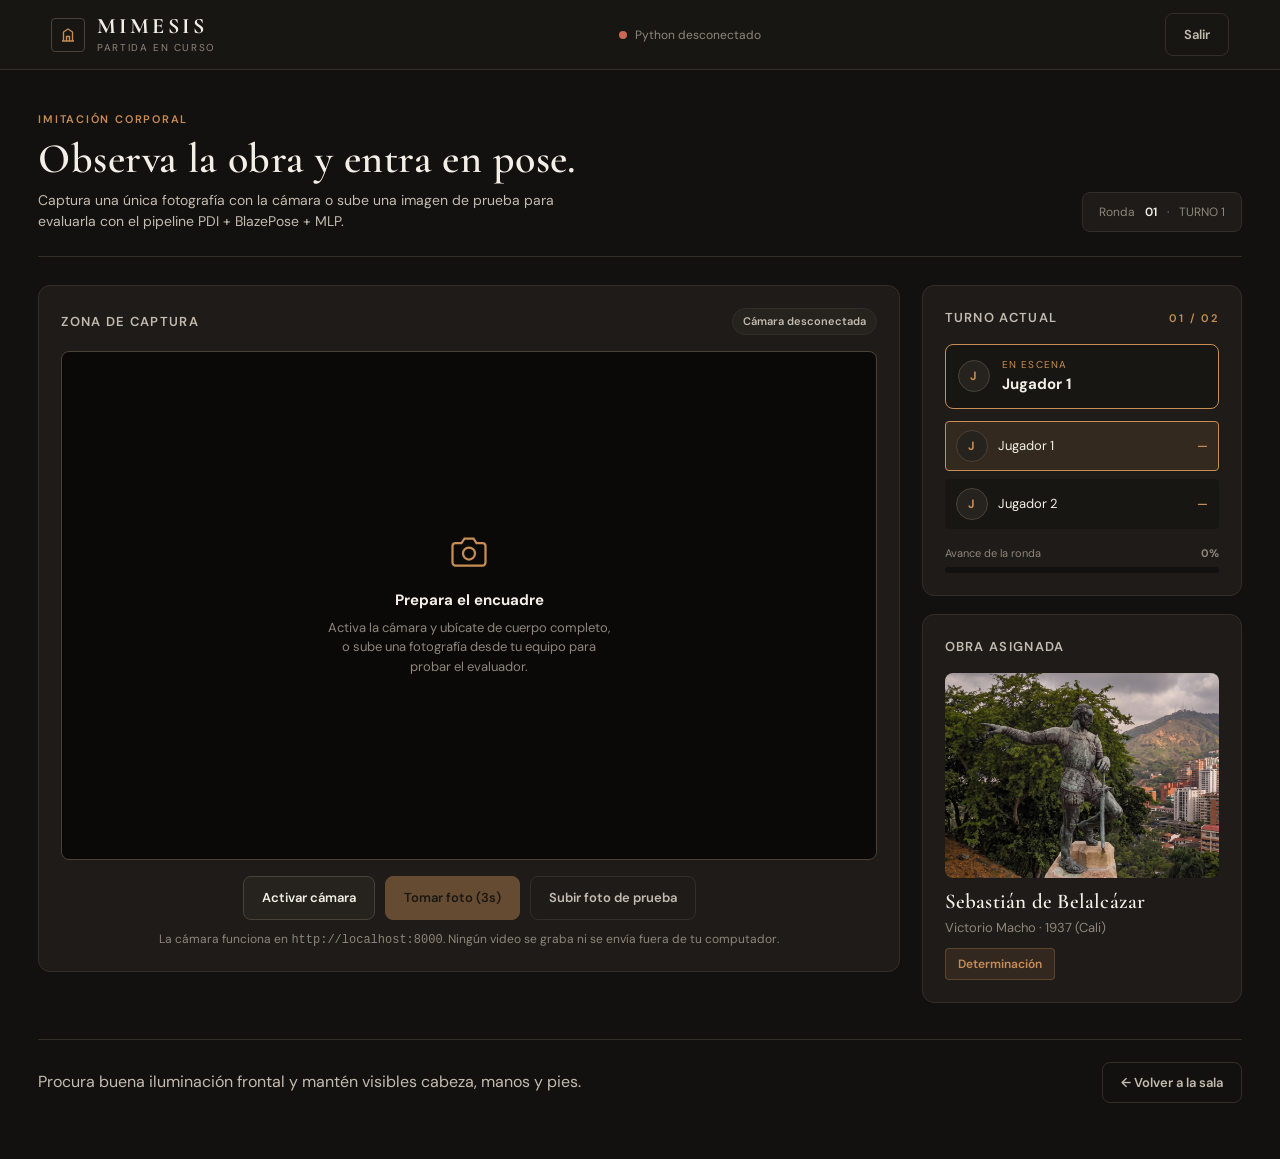
==== commit a3abb05e: "Ajustes puntos, implementacion modelos." ====
--- a/game.html
+++ b/game.html
@@ -3,808 +3,241 @@
 <head>
     <meta charset="UTF-8">
     <meta name="viewport" content="width=device-width, initial-scale=1.0">
-    <meta name="theme-color" content="#0b1018">
-    <title>MIMESIS | Partida</title>
-
-    <!-- Mismas rutas y mismo orden que index.html: base global → estructura → componentes -->
-    <link rel="stylesheet" href="/css/styles.css">
-    <link rel="stylesheet" href="/css/layout.css">
-    <link rel="stylesheet" href="/css/components.css">
-
-    <style>
-        :root {
-            --background: #0b1018;
-            --surface: #141d2a;
-            --surface-light: #1c2838;
-            --border: #29374a;
-            --text: #f1f4f8;
-            --muted: #91a0b4;
-            --accent: #65c7b5;
-            --accent-hover: #80dfcc;
-            --accent-contrast: #10221f;
-            --danger: #ff8585;
-            --success: #55b98a;
-            --warning: #e5b45b;
-            --radius-sm: 6px;
-            --radius-md: 9px;
-            --radius-lg: 12px;
-        }
-
-        * { box-sizing: border-box; }
-        body {
-            min-height: 100vh;
-            color: var(--text);
-            background:
-                radial-gradient(ellipse at 50% -20%, rgba(101,199,181,.09), transparent 55%),
-                var(--background);
-        }
-        button { font: inherit; color: var(--text); }
-        a { color: inherit; }
-
-        /* ===== Jerarquía de color de texto (igual que index.html) ===== */
-        h1, h2, h3, h4, strong { color: var(--text); }
-        p, small, label { color: var(--muted); }
-        .eyebrow, .brand-icon { color: var(--accent); }
-
-        .game-header {
-            height: 72px;
-            padding: 0 4%;
-            display: flex;
-            align-items: center;
-            justify-content: space-between;
-            gap: 18px;
-            background: #101722;
-            border-bottom: 1px solid var(--border);
-        }
-        .brand { display:flex; align-items:center; gap:12px; }
-        .brand-icon { font-size:26px; }
-        .brand h1 { font-size:23px; letter-spacing:3px; color:var(--text); }
-        .brand span { display:block; color:var(--muted); font-size:9px; letter-spacing:2px; }
-        .header-status { color:var(--muted); font-size:12px; }
-        .header-status strong { color:var(--accent); }
-        .game-main {
-            width:min(100% - 48px, 1450px);
-            margin:0 auto;
-            padding:28px 0 42px;
-        }
-        .game-welcome {
-            display:flex; align-items:center; justify-content:space-between;
-            gap:16px; margin-bottom:22px;
-        }
-        .eyebrow {
-            font-size:10px; letter-spacing:2px;
-            text-transform:uppercase; font-weight:700;
-        }
-        .game-welcome h2 { margin-top:7px; font-size:clamp(22px,3vw,31px); color:var(--text); }
-        .game-welcome p { color:var(--muted); margin-top:7px; font-size:13px; }
-        .round-pill {
-            flex:0 0 auto; border:1px solid var(--border); background:var(--surface);
-            color:var(--muted); padding:11px 15px; border-radius:9px; font-size:12px;
-        }
-        .round-pill strong { color:var(--accent); }
-        .game-grid {
-            display:grid; grid-template-columns:minmax(0,1fr) 310px;
-            gap:20px; align-items:start;
-        }
-        .panel {
-            min-width:0; background:linear-gradient(160deg,rgba(25,37,53,.98),rgba(17,26,39,.98));
-            border:1px solid var(--border); border-radius:12px; padding:19px;
-            color:var(--text);
-        }
-        .panel-heading {
-            display:flex; align-items:center; justify-content:space-between;
-            gap:12px; margin-bottom:15px;
-        }
-        .panel-heading h3 { font-size:14px; color:var(--text); }
-        .live-indicator {
-            display:inline-flex; align-items:center; gap:7px; color:var(--muted);
-            font-size:10px; text-transform:uppercase; letter-spacing:1px;
-        }
-        .live-dot { width:7px; height:7px; border-radius:50%; background:var(--danger); }
-        .camera-frame {
-            position:relative; overflow:hidden; min-height:390px; aspect-ratio:16/9;
-            display:grid; place-items:center; background:#070c12;
-            border:1px solid #344357; border-radius:10px;
-        }
-        .camera-frame video, .camera-frame canvas, .camera-frame .captured-image {
-            position:absolute; inset:0; width:100%; height:100%; object-fit:cover;
-        }
-        .camera-frame video { transform:scaleX(-1); }
-        .camera-placeholder {
-            z-index:1; max-width:360px; padding:25px; text-align:center;
-            color:var(--muted);
-        }
-        .camera-placeholder .camera-icon { font-size:42px; margin-bottom:12px; color:var(--accent); }
-        .camera-placeholder strong { display:block; color:var(--text); font-size:15px; margin-bottom:7px; }
-        .camera-placeholder p { font-size:12px; line-height:1.6; color:var(--muted); }
-        .camera-hud {
-            position:absolute; z-index:2; inset:14px; pointer-events:none;
-            display:flex; justify-content:space-between; align-items:flex-start;
-        }
-        .hud-tag {
-            padding:7px 10px; border-radius:6px; background:rgba(5,10,16,.72);
-            color:var(--text); font-size:10px; letter-spacing:.5px;
-        }
-        .hud-corners {
-            position:absolute; inset:12%; border:1px solid rgba(101,199,181,.3);
-            border-radius:8px;
-        }
-        .hud-corners:before, .hud-corners:after {
-            content:""; position:absolute; left:50%; top:0; bottom:0;
-            border-left:1px dashed rgba(101,199,181,.2);
-        }
-        .hud-corners:after { left:0; right:0; top:50%; bottom:auto; border-left:0; border-top:1px dashed rgba(101,199,181,.2); }
-        .countdown {
-            position:absolute; z-index:4; inset:0; display:none; place-items:center;
-            background:rgba(4,9,15,.35); font-size:clamp(70px,14vw,130px);
-            font-weight:800; color:var(--text); text-shadow:0 4px 30px #000;
-        }
-        .countdown.visible { display:grid; }
-        .camera-actions {
-            display:flex; justify-content:center; flex-wrap:wrap; gap:10px; margin-top:15px;
-        }
-        .action-btn {
-            border:1px solid var(--border); border-radius:7px; padding:12px 17px;
-            color:var(--text); background:var(--surface-light); font-size:12px;
-            font-weight:700; transition:.2s; cursor:pointer;
-        }
-        .action-btn:hover:not(:disabled) { border-color:var(--accent); transform:translateY(-1px); }
-        .action-btn.primary { background:var(--accent); color:var(--accent-contrast); border-color:var(--accent); }
-        .action-btn.primary:hover:not(:disabled) { background:var(--accent-hover); }
-        .action-btn:disabled { opacity:.4; cursor:not-allowed; }
-        .camera-note { text-align:center; color:var(--muted); font-size:10px; margin-top:12px; line-height:1.5; }
-        .side-column { display:flex; flex-direction:column; gap:16px; }
-        .current-player {
-            display:flex; align-items:center; gap:12px; padding:12px;
-            border-radius:9px; background:var(--surface-light); border:1px solid rgba(101,199,181,.25);
-        }
-        .player-avatar {
-            width:42px; height:42px; flex:0 0 42px; display:grid; place-items:center;
-            border-radius:50%; background:#30445a; color:var(--accent); font-weight:800;
-        }
-        .current-player small { display:block; color:var(--muted); font-size:10px; margin-bottom:4px; }
-        .current-player strong { font-size:13px; color:var(--text); }
-        .player-list { display:flex; flex-direction:column; gap:8px; margin-top:13px; }
-        .player-row {
-            display:flex; align-items:center; gap:9px; padding:9px;
-            border:1px solid transparent; border-radius:8px; background:rgba(28,40,56,.65);
-            color:var(--muted);
-        }
-        .player-row.active { border-color:var(--accent); background:rgba(101,199,181,.08); color:var(--text); }
-        .player-row .mini-avatar {
-            width:27px; height:27px; border-radius:50%; display:grid; place-items:center;
-            background:#30445a; color:var(--accent); font-size:10px; font-weight:700;
-        }
-        .player-row span:nth-child(2) { flex:1; font-size:11px; }
-        .player-row small { color:var(--muted); font-size:9px; }
-        .player-row .turn-state { color:var(--accent); font-size:10px; }
-        .sculpture-preview {
-            width:100%; height:145px; object-fit:cover; display:block;
-            border-radius:8px; margin-bottom:12px; background:var(--surface-light);
-        }
-        .sculpture-meta h4 { font-size:14px; line-height:1.4; color:var(--text); }
-        .sculpture-meta p { color:var(--muted); font-size:10px; margin-top:5px; }
-        .emotion-chip {
-            display:inline-block; margin-top:10px; padding:7px 10px; border-radius:6px;
-            background:rgba(101,199,181,.1); color:var(--accent); font-size:10px;
-        }
-        .instructions { color:var(--muted); font-size:11px; line-height:1.7; padding-left:17px; }
-        .instructions li { color:var(--muted); }
-        .instructions li + li { margin-top:6px; }
-        .progress-wrap { margin-top:17px; }
-        .progress-label { display:flex; justify-content:space-between; color:var(--muted); font-size:10px; margin-bottom:8px; }
-        .progress-label strong { color:var(--accent); }
-        .progress-track { height:6px; background:#0c141e; border-radius:20px; overflow:hidden; }
-        .progress-fill { height:100%; width:0%; background:var(--accent); border-radius:20px; transition:width .3s; }
-        .result-panel { display:none; margin-top:18px; }
-        .result-panel.visible { display:block; }
-        .result-top { display:flex; justify-content:space-between; gap:12px; align-items:center; }
-        .result-top h3 { font-size:15px; color:var(--text); }
-        .status-label { color:var(--warning); font-size:10px; }
-        .result-content {
-            margin-top:12px; padding:14px; background:var(--surface-light);
-            border-radius:8px; color:var(--muted); font-size:12px; line-height:1.6;
-        }
-        .result-content strong { color:var(--text); }
-        .bottom-actions {
-            display:flex; justify-content:space-between; align-items:center;
-            gap:14px; border-top:1px solid var(--border); margin-top:22px; padding-top:18px;
-        }
-        .bottom-actions p { color:var(--muted); font-size:11px; line-height:1.5; }
-        .toast {
-            position:fixed; right:22px; bottom:22px; z-index:10; display:none;
-            max-width:min(380px,calc(100vw - 32px)); padding:13px 17px;
-            background:var(--surface-light); border:1px solid var(--accent);
-            border-radius:8px; color:var(--text); font-size:12px; box-shadow:0 12px 35px #0006;
-        }
-        .toast.show { display:block; }
-
-        /* FASE 4: procesamiento y resultados */
-        .processing-box { display:none; margin-top:16px; padding:15px; border:1px solid rgba(101,199,181,.35); border-radius:9px; background:rgba(101,199,181,.06); }
-        .processing-box.visible { display:flex; align-items:center; gap:13px; }
-        .processing-spinner { width:25px; height:25px; flex:0 0 25px; border:3px solid #365064; border-top-color:var(--accent); border-radius:50%; animation:spin .8s linear infinite; }
-        @keyframes spin { to { transform:rotate(360deg); } }
-        .processing-copy strong { display:block; font-size:12px; color:var(--text); }
-        .processing-copy span { display:block; margin-top:4px; color:var(--muted); font-size:10px; }
-        .analysis-button { margin-top:14px; width:100%; }
-        .results-layout { display:grid; grid-template-columns:1fr 1fr; gap:13px; margin-top:15px; }
-        .visual-card { min-width:0; padding:11px; background:#0d1621; border:1px solid var(--border); border-radius:9px; }
-        .visual-card h4 { font-size:11px; margin-bottom:9px; color:var(--text); }
-        .visual-stage { position:relative; aspect-ratio:4/3; overflow:hidden; border-radius:6px; background:#080e16; }
-        .visual-stage img { width:100%; height:100%; object-fit:contain; display:block; }
-        .visual-stage svg { position:absolute; inset:0; width:100%; height:100%; }
-        .visual-placeholder { display:grid; place-items:center; height:100%; min-height:130px; color:var(--muted); text-align:center; font-size:10px; padding:12px; }
-        .score-row { display:flex; align-items:center; gap:17px; margin-top:16px; padding:15px; border-radius:9px; background:var(--surface-light); }
-        .score-circle { width:76px; height:76px; flex:0 0 76px; display:grid; place-items:center; border-radius:50%; border:5px solid #35485a; color:var(--muted); font-size:20px; font-weight:800; }
-        .score-circle.available { border-color:var(--accent); color:var(--accent); }
-        .score-copy strong { display:block; font-size:13px; color:var(--text); }
-        .score-copy span { display:block; margin-top:5px; color:var(--muted); font-size:10px; line-height:1.5; }
-        .heatmap { margin-top:16px; }
-        .heatmap h4 { font-size:12px; margin-bottom:12px; color:var(--text); }
-        .heat-row { display:grid; grid-template-columns:90px 1fr 38px; align-items:center; gap:9px; margin:9px 0; }
-        .heat-row span { color:var(--muted); font-size:10px; }
-        .heat-track { height:8px; overflow:hidden; border-radius:10px; background:#263444; }
-        .heat-fill { height:100%; width:0; border-radius:10px; background:linear-gradient(90deg,#d66a58,#e8b85c,#65c7b5); transition:width .35s; }
-        .heat-row strong { text-align:right; font-size:10px; color:var(--text); }
-        .cultural-box { margin-top:15px; padding:14px; border:1px solid var(--border); border-radius:9px; }
-        .cultural-box h4 { font-size:12px; margin-bottom:8px; color:var(--text); }
-        .cultural-box p { color:var(--muted); font-size:11px; line-height:1.7; }
-        .integration-note { margin-top:12px; color:var(--muted); font-size:10px; line-height:1.6; }
-        .status-label.error { color:var(--danger); }
-        .status-label.ready { color:var(--accent); }
-        .result-panel .camera-actions { margin-top:15px; }
-        @media (max-width:720px) { .results-layout { grid-template-columns:1fr; } }
-
-        @media (max-width:950px) {
-            .game-grid { grid-template-columns:minmax(0,1fr) 270px; }
-            .camera-frame { min-height:320px; }
-        }
-        @media (max-width:720px) {
-            .game-header { padding:0 18px; }
-            .header-status { display:none; }
-            .game-main { width:calc(100% - 32px); padding:23px 0 35px; }
-            .game-welcome { align-items:flex-start; flex-direction:column; }
-            .game-grid { grid-template-columns:1fr; }
-            .side-column { display:grid; grid-template-columns:1fr 1fr; }
-            .side-column .panel:first-child { grid-column:1/-1; }
-            .camera-frame { min-height:260px; }
-            .bottom-actions { align-items:stretch; flex-direction:column; }
-            .bottom-actions .action-btn { width:100%; }
-        }
-        @media (max-width:480px) {
-            .side-column { grid-template-columns:1fr; }
-            .side-column .panel:first-child { grid-column:auto; }
-            .camera-frame { min-height:230px; aspect-ratio:4/3; }
-            .camera-actions { display:grid; grid-template-columns:1fr 1fr; }
-            .camera-actions button { width:100%; }
-            .camera-actions #capture-btn { grid-column:1/-1; }
-        }
-    </style>
+    <meta name="theme-color" content="#12110f">
+    <title>MIMESIS · Partida</title>
+
+    <link rel="stylesheet" href="css/styles.css">
+    <link rel="stylesheet" href="css/layout.css">
+    <link rel="stylesheet" href="css/components.css">
 </head>
 <body>
-    <header class="game-header">
-        <a class="brand" href="index.html" aria-label="Volver al inicio de MIMESIS" style="text-decoration:none;color:inherit">
-            <div class="brand-icon">◈</div>
-            <div><h1>MIMESIS</h1><span>EL ARTE COBRA VIDA</span></div>
-        </a>
-        <div class="header-status">SESIÓN ACTIVA <strong>●</strong></div>
-        <a href="index.html" class="action-btn" style="text-decoration:none">Salir de la partida</a>
-    </header>
-
-    <main class="game-main">
-        <section class="game-welcome">
-            <div>
-                <div class="eyebrow">La experiencia comienza</div>
-                <h2>Es tu momento de imitar.</h2>
-                <p>Observa la obra, prepara tu postura y captura tu mejor interpretación.</p>
+
+<header class="site-header">
+    <a class="brand" href="index.html" aria-label="Volver a la sala de MIMESIS">
+        <div class="brand-mark" aria-hidden="true">
+            <svg width="18" height="18" viewBox="0 0 24 24" fill="none" stroke="currentColor" stroke-width="1.8">
+                <path d="M4 20h16M6 20V8l6-4 6 4v12M10 20v-6h4v6"/>
+            </svg>
+        </div>
+        <div>
+            <div class="brand-title">MIMESIS</div>
+            <span class="brand-subtitle">Partida en curso</span>
+        </div>
+    </a>
+
+    <div class="header-meta">
+        <span class="status-dot" id="backend-dot"></span>
+        <span id="backend-label">Verificando motor Python…</span>
+    </div>
+
+    <a href="index.html" class="btn btn-ghost">Salir</a>
+</header>
+
+<main class="page-main">
+    <section class="page-intro">
+        <div>
+            <span class="eyebrow">Imitación corporal</span>
+            <h2>Observa la obra y entra en pose.</h2>
+            <p>Captura una única fotografía con la cámara o sube una imagen de prueba para evaluarla con el pipeline PDI + BlazePose + MLP.</p>
+        </div>
+        <div class="meta-pill">
+            Ronda <strong id="round-number">01</strong> · <span id="turn-counter">TURNO 1</span>
+        </div>
+    </section>
+
+    <div class="game-grid">
+        <section class="panel">
+            <div class="panel-heading">
+                <h3>Zona de captura</h3>
+                <span class="status-badge" id="camera-status">Cámara desconectada</span>
             </div>
-            <div class="round-pill">RONDA <strong id="round-number">01</strong> <span>·</span> <span id="turn-counter">TURNO 1</span></div>
+
+            <div class="camera-frame">
+                <video id="camera-video" autoplay playsinline muted hidden></video>
+                <img id="captured-image" class="captured-image" alt="Fotografía capturada" hidden>
+
+                <div class="camera-placeholder" id="camera-placeholder">
+                    <svg width="36" height="36" viewBox="0 0 24 24" fill="none" stroke="currentColor" stroke-width="1.5" aria-hidden="true">
+                        <path d="M23 19a2 2 0 0 1-2 2H3a2 2 0 0 1-2-2V8a2 2 0 0 1 2-2h4l2-3h6l2 3h4a2 2 0 0 1 2 2z"/>
+                        <circle cx="12" cy="13" r="4"/>
+                    </svg>
+                    <strong>Prepara el encuadre</strong>
+                    <p>Activa la cámara y ubícate de cuerpo completo, o sube una fotografía desde tu equipo para probar el evaluador.</p>
+                </div>
+
+                <div class="camera-hud" id="camera-hud" hidden>
+                    <span class="hud-tag">Cuerpo completo</span>
+                    <span class="hud-tag">Foto puntual · Sin video</span>
+                    <div class="hud-guide"></div>
+                </div>
+
+                <div class="countdown" id="countdown" aria-live="assertive">3</div>
+            </div>
+
+            <div class="camera-actions">
+                <button type="button" class="btn" id="camera-btn">Activar cámara</button>
+                <button type="button" class="btn btn-primary" id="capture-btn" disabled>Tomar foto (3s)</button>
+                <label class="btn btn-ghost" for="upload-input">
+                    Subir foto de prueba
+                    <input type="file" id="upload-input" accept="image/*" hidden>
+                </label>
+                <button type="button" class="btn btn-ghost" id="retake-btn" hidden>Repetir captura</button>
+            </div>
+            <p class="camera-note">La cámara funciona en <code>http://localhost:8000</code>. Ningún video se graba ni se envía fuera de tu computador.</p>
+
+            <!-- PANEL DE RESULTADOS -->
+            <section class="panel result-panel" id="result-panel" aria-live="polite">
+                <div class="panel-heading">
+                    <h3>Evaluación de postura</h3>
+                    <span class="status-badge" id="analysis-status">Pendiente</span>
+                </div>
+
+                <div class="result-banner" id="result-message"></div>
+
+                <div class="processing-box" id="processing-box" role="status">
+                    <div class="spinner"></div>
+                    <div>
+                        <strong>Procesando imagen en Python…</strong>
+                        <p style="font-size:12px;">Ejecutando Laplaciano + CLAHE + Letterboxing + MediaPipe BlazePose + evaluador.</p>
+                    </div>
+                </div>
+
+                <div style="margin-top:14px;">
+                    <button type="button" class="btn btn-primary" id="analyze-btn" style="width:100%;">
+                        Evaluar pose con Python
+                    </button>
+                </div>
+
+                <div class="results-compare-grid">
+                    <div class="visual-card">
+                        <h4>Tu pose · Esqueleto por zona</h4>
+                        <div class="visual-stage" id="player-result-stage">
+                            <div class="visual-placeholder">El esqueleto se dibujará aquí.</div>
+                        </div>
+                    </div>
+                    <div class="visual-card">
+                        <h4>Escultura de referencia · Esqueleto base</h4>
+                        <div class="visual-stage" id="reference-result-stage">
+                            <img id="reference-result-image" alt="Obra de referencia">
+                        </div>
+                    </div>
+                </div>
+
+                <div class="score-summary">
+                    <div class="score-ring" id="score-value">—</div>
+                    <div>
+                        <strong id="score-title" style="display:block;font-size:16px;">Sin evaluar</strong>
+                        <p id="score-description" style="font-size:13px;margin-top:4px;"></p>
+                    </div>
+                </div>
+
+                <div class="heatmap-section">
+                    <h4>Similitud por región corporal</h4>
+                    <div id="heatmap-regions"></div>
+                </div>
+
+                <div class="pdi-diagnostics" aria-label="Métricas de preprocesamiento PDI">
+                    <div class="pdi-metric">
+                        <small>Nitidez (Laplaciano)</small>
+                        <strong id="pdi-sharpness">—</strong>
+                    </div>
+                    <div class="pdi-metric">
+                        <small>Mejora CLAHE (LAB)</small>
+                        <strong id="pdi-clahe">—</strong>
+                    </div>
+                    <div class="pdi-metric">
+                        <small>Confianza BlazePose</small>
+                        <strong id="pdi-confidence">—</strong>
+                    </div>
+                </div>
+
+                <div class="plaque-tips" style="margin-top:18px;">
+                    <span class="plaque-label">Contexto cultural</span>
+                    <p id="cultural-description" style="font-size:13px;margin-top:6px;"></p>
+                </div>
+
+                <div class="camera-actions" style="justify-content:flex-end;margin-top:18px;">
+                    <button type="button" class="btn btn-primary" id="next-player-btn">
+                        Confirmar turno y continuar →
+                    </button>
+                </div>
+            </section>
         </section>
 
-        <div class="game-grid">
-            <section class="panel camera-panel">
+        <!-- BARRA LATERAL -->
+        <aside class="side-column">
+            <section class="panel">
                 <div class="panel-heading">
-                    <h3>Zona de captura</h3>
-                    <div class="live-indicator"><span class="live-dot"></span><span id="camera-status">Cámara desconectada</span></div>
-                </div>
-
-                <div class="camera-frame" id="camera-frame">
-                    <video id="camera-video" autoplay playsinline muted hidden></video>
-                    <img id="captured-image" class="captured-image" alt="Fotografía capturada" hidden>
-                    <div class="camera-placeholder" id="camera-placeholder">
-                        <div class="camera-icon">◎</div>
-                        <strong>Prepara tu espacio</strong>
-                        <p>Activa la cámara y ubícate a una distancia en la que se vea tu cuerpo completo.</p>
-                    </div>
-                    <div class="camera-hud" id="camera-hud" hidden>
-                        <span class="hud-tag">MIMESIS · CAPTURA</span>
-                        <span class="hud-tag">CUERPO COMPLETO</span>
-                        <div class="hud-corners"></div>
-                    </div>
-                    <div class="countdown" id="countdown" aria-live="assertive">3</div>
-                </div>
-
-                <div class="camera-actions">
-                    <button class="action-btn" id="camera-btn" type="button">◎ Activar cámara</button>
-                    <button class="action-btn primary" id="capture-btn" type="button" disabled>Tomar fotografía</button>
-                    <button class="action-btn" id="retake-btn" type="button" hidden>Repetir captura</button>
-                </div>
-                <p class="camera-note">La cámara requiere permiso del navegador y normalmente funciona en HTTPS o en localhost.</p>
-
-                <section class="panel result-panel" id="result-panel" aria-live="polite">
-                    <div class="result-top">
-                        <h3>Análisis de tu pose</h3>
-                        <span class="status-label" id="analysis-status">Fotografía lista</span>
-                    </div>
-                    <div class="result-content" id="result-message">La captura se ha realizado correctamente. Inicia el análisis cuando el servicio esté disponible.</div>
-                    <div class="processing-box" id="processing-box" role="status">
-                        <div class="processing-spinner"></div>
-                        <div class="processing-copy"><strong id="processing-title">Analizando postura…</strong><span id="processing-detail">Enviando fotografía para estimación corporal.</span></div>
-                    </div>
-                    <button class="action-btn primary analysis-button" id="analyze-btn" type="button">Procesar fotografía</button>
-                    <div class="results-layout">
-                        <div class="visual-card">
-                            <h4>Tu fotografía · Esqueleto detectado</h4>
-                            <div class="visual-stage" id="player-result-stage"><div class="visual-placeholder">El esqueleto se dibujará aquí cuando el analizador devuelva los puntos corporales.</div></div>
-                        </div>
-                        <div class="visual-card">
-                            <h4>Pose de referencia</h4>
-                            <div class="visual-stage"><img id="reference-result-image" alt="Obra de referencia"></div>
-                            <div class="integration-note" id="reference-pose-note">La obra seleccionada sirve como referencia visual. La pose de referencia estimada podrá superponerse cuando el servicio entregue sus puntos clave.</div>
-                        </div>
-                    </div>
-                    <div class="score-row">
-                        <div class="score-circle" id="score-value">—</div>
-                        <div class="score-copy"><strong id="score-title">Similitud pendiente</strong><span id="score-description">No se ha recibido una evaluación. No se muestra una puntuación hasta conectar el modelo de análisis.</span></div>
-                    </div>
-                    <div class="heatmap">
-                        <h4>Mapa de calor por regiones corporales</h4>
-                        <div id="heatmap-regions">
-                            <div class="heat-row"><span>Cabeza</span><div class="heat-track"><div class="heat-fill"></div></div><strong>—</strong></div>
-                            <div class="heat-row"><span>Torso</span><div class="heat-track"><div class="heat-fill"></div></div><strong>—</strong></div>
-                            <div class="heat-row"><span>Brazos</span><div class="heat-track"><div class="heat-fill"></div></div><strong>—</strong></div>
-                            <div class="heat-row"><span>Piernas</span><div class="heat-track"><div class="heat-fill"></div></div><strong>—</strong></div>
-                        </div>
-                    </div>
-                    <div class="cultural-box"><h4>Contexto de la obra</h4><p id="cultural-description">Información cultural de la escultura seleccionada.</p></div>
-                    <p class="integration-note">Contrato de integración preparado: fotografía JPEG enviada como multipart/form-data al endpoint configurado. El servicio deberá devolver puntuación, landmarks y métricas por región.</p>
-                    <div class="camera-actions" style="justify-content:flex-end">
-                        <button class="action-btn primary" id="next-player-btn" type="button">Siguiente jugador →</button>
-                    </div>
-                </section>
+                    <h3>Turno actual</h3>
+                    <span class="eyebrow" id="player-position">01 / 02</span>
+                </div>
+                <div class="current-player-card">
+                    <div class="avatar" id="current-avatar">J</div>
+                    <div>
+                        <small>En escena</small>
+                        <strong id="current-player-name">Jugador 1</strong>
+                    </div>
+                </div>
+                <div class="turn-list" id="player-list"></div>
+                <div class="progress-wrap">
+                    <div class="progress-label">
+                        <span>Avance de la ronda</span>
+                        <strong id="progress-text">0%</strong>
+                    </div>
+                    <div class="progress-track">
+                        <div class="progress-fill" id="progress-fill"></div>
+                    </div>
+                </div>
             </section>
 
-            <aside class="side-column">
-                <section class="panel">
-                    <div class="panel-heading"><h3>Turno actual</h3><span class="eyebrow" id="player-position">01 / 02</span></div>
-                    <div class="current-player">
-                        <div class="player-avatar" id="current-avatar">M</div>
-                        <div><small>ES TU TURNO</small><strong id="current-player-name">Mateo</strong></div>
-                    </div>
-                    <div class="player-list" id="player-list"></div>
-                    <div class="progress-wrap">
-                        <div class="progress-label"><span>Progreso de la ronda</span><strong id="progress-text">0%</strong></div>
-                        <div class="progress-track"><div class="progress-fill" id="progress-fill"></div></div>
-                    </div>
-                </section>
-
-                <section class="panel">
-                    <div class="panel-heading"><h3>Obra a imitar</h3></div>
-                    <img class="sculpture-preview" id="sculpture-image" alt="Escultura seleccionada">
-                    <div class="sculpture-meta">
-                        <h4 id="sculpture-title">El hombre que marcha I</h4>
-                        <p id="sculpture-author">Alberto Giacometti · 1960</p>
-                        <span class="emotion-chip" id="sculpture-emotion">◈ Determinación</span>
-                    </div>
-                </section>
-
-                <section class="panel">
-                    <div class="panel-heading"><h3>¿Cómo jugar?</h3></div>
-                    <ol class="instructions">
-                        <li>Observa con atención la postura de la escultura.</li>
-                        <li>Colócate frente a la cámara y deja visible todo tu cuerpo.</li>
-                        <li>Imita la pose antes de que termine la cuenta regresiva.</li>
-                        <li>Revisa tu captura y continúa con el siguiente participante.</li>
-                    </ol>
-                </section>
-            </aside>
-        </div>
-
-        <footer class="bottom-actions">
-            <p>Consejo: procura tener buena iluminación y evita que otros objetos oculten tus extremidades.</p>
-            <button class="action-btn" id="back-button" type="button">← Volver a configuración</button>
-        </footer>
-    </main>
-
-    <div class="toast" id="toast" role="status" aria-live="polite"></div>
-    <canvas id="capture-canvas" hidden></canvas>
-
-    <script>
-        (() => {
-            "use strict";
-
-            const $ = (id) => document.getElementById(id);
-            const fallbackGame = {
-                players: [{ name: "Mateo" }, { name: "Ana" }],
-                sculpture: {
-                    title: "El hombre que marcha I",
-                    author: "Alberto Giacometti · 1960",
-                    emotion: "Determinación",
-                    description: "Una representación de la figura humana en movimiento.",
-                    image: "https://images.unsplash.com/photo-1579783902614-a3fb3927b6a5?w=1200"
-                },
-                currentPlayer: 0,
-                round: 1
-            };
-
-            let game;
-            try {
-                game = JSON.parse(sessionStorage.getItem("mimesisGame")) || fallbackGame;
-            } catch {
-                game = fallbackGame;
-            }
-
-            if (!Array.isArray(game.players) || game.players.length < 1) game = fallbackGame;
-            game.currentPlayer = Number.isInteger(game.currentPlayer) ? game.currentPlayer : 0;
-            game.round = Number.isInteger(game.round) ? game.round : 1;
-
-            // Cambiar esta ruta cuando se publique el endpoint del servicio Python.
-            const ANALYSIS_ENDPOINT = "/api/analysis/pose";
-            let stream = null;
-            let captured = false;
-            let capturedBlob = null;
-            let lastAnalysis = null;
-            let countdownTimer = null;
-            let toastTimer = null;
-
-            function notify(message) {
-                $("toast").textContent = message;
-                $("toast").classList.add("show");
-                clearTimeout(toastTimer);
-                toastTimer = setTimeout(() => $("toast").classList.remove("show"), 3200);
-            }
-
-            function currentPlayer() {
-                return game.players[game.currentPlayer];
-            }
-
-            function renderGame() {
-                const player = currentPlayer();
-                const sculpture = game.sculpture || fallbackGame.sculpture;
-                $("current-player-name").textContent = player.name || `Jugador ${game.currentPlayer + 1}`;
-                $("current-avatar").textContent = (player.name || "J").trim().charAt(0).toUpperCase();
-                $("player-position").textContent = `${String(game.currentPlayer + 1).padStart(2, "0")} / ${String(game.players.length).padStart(2, "0")}`;
-                $("round-number").textContent = String(game.round).padStart(2, "0");
-                $("turn-counter").textContent = `TURNO ${game.currentPlayer + 1}`;
-                $("sculpture-title").textContent = sculpture.title || "Obra seleccionada";
-                $("sculpture-author").textContent = sculpture.author || "Autor no especificado";
-                $("sculpture-emotion").textContent = `◈ ${sculpture.emotion || "Interpretación"}`;
-                $("sculpture-image").src = sculpture.image || "";
-                $("sculpture-image").alt = sculpture.title || "Escultura seleccionada";
-                $("reference-result-image").src = sculpture.image || "";
-                $("cultural-description").textContent = sculpture.description || "No se ha proporcionado una descripción cultural para esta obra.";
-
-                $("player-list").innerHTML = "";
-                game.players.forEach((p, index) => {
-                    const row = document.createElement("div");
-                    row.className = `player-row${index === game.currentPlayer ? " active" : ""}`;
-                    const avatar = document.createElement("span");
-                    avatar.className = "mini-avatar";
-                    avatar.textContent = (p.name || "J").trim().charAt(0).toUpperCase();
-                    const name = document.createElement("span");
-                    name.textContent = p.name || `Jugador ${index + 1}`;
-                    const state = document.createElement("span");
-                    state.className = "turn-state";
-                    state.textContent = index < game.currentPlayer ? "✓" : index === game.currentPlayer ? "●" : "—";
-                    row.append(avatar, name, state);
-                    $("player-list").appendChild(row);
-                });
-
-                const progress = Math.round((game.currentPlayer / game.players.length) * 100);
-                $("progress-text").textContent = `${progress}%`;
-                $("progress-fill").style.width = `${progress}%`;
-            }
-
-            async function startCamera() {
-                if (!navigator.mediaDevices?.getUserMedia) {
-                    notify("Tu navegador no permite acceder a la cámara en este contexto. Usa HTTPS o localhost.");
-                    return;
-                }
-                try {
-                    stream = await navigator.mediaDevices.getUserMedia({
-                        video: { facingMode: "user", width: { ideal: 1280 }, height: { ideal: 720 } },
-                        audio: false
-                    });
-                    $("camera-video").srcObject = stream;
-                    $("camera-video").hidden = false;
-                    $("camera-placeholder").hidden = true;
-                    $("camera-hud").hidden = false;
-                    $("captured-image").hidden = true;
-                    $("camera-status").textContent = "Cámara activa";
-                    $("camera-btn").textContent = "Desactivar cámara";
-                    $("capture-btn").disabled = false;
-                    captured = false;
-                    $("retake-btn").hidden = true;
-                    $("result-panel").classList.remove("visible");
-                } catch (error) {
-                    console.error("No fue posible activar la cámara:", error);
-                    notify(error.name === "NotAllowedError"
-                        ? "Permiso de cámara denegado. Habilítalo desde el navegador."
-                        : "No se pudo activar la cámara. Comprueba que esté conectada y disponible.");
-                }
-            }
-
-            function stopCamera() {
-                if (stream) {
-                    stream.getTracks().forEach(track => track.stop());
-                    stream = null;
-                }
-                $("camera-video").srcObject = null;
-                $("camera-video").hidden = true;
-                $("camera-placeholder").hidden = false;
-                $("camera-hud").hidden = true;
-                $("camera-status").textContent = "Cámara desconectada";
-                $("camera-btn").textContent = "◎ Activar cámara";
-                $("capture-btn").disabled = true;
-            }
-
-            function beginCapture() {
-                if (!stream || captured) return;
-                $("capture-btn").disabled = true;
-                $("camera-btn").disabled = true;
-                let count = 3;
-                $("countdown").textContent = count;
-                $("countdown").classList.add("visible");
-
-                countdownTimer = setInterval(() => {
-                    count -= 1;
-                    if (count > 0) {
-                        $("countdown").textContent = count;
-                    } else {
-                        clearInterval(countdownTimer);
-                        $("countdown").classList.remove("visible");
-                        takeSnapshot();
-                    }
-                }, 1000);
-            }
-
-            function takeSnapshot() {
-                const video = $("camera-video");
-                if (!video.videoWidth || !video.videoHeight) {
-                    notify("La cámara todavía se está preparando. Inténtalo de nuevo.");
-                    $("capture-btn").disabled = false;
-                    $("camera-btn").disabled = false;
-                    return;
-                }
-                const canvas = $("capture-canvas");
-                canvas.width = video.videoWidth;
-                canvas.height = video.videoHeight;
-                const context = canvas.getContext("2d");
-                context.translate(canvas.width, 0);
-                context.scale(-1, 1);
-                context.drawImage(video, 0, 0, canvas.width, canvas.height);
-
-                $("captured-image").src = canvas.toDataURL("image/jpeg", 0.9);
-                canvas.toBlob(blob => { capturedBlob = blob; }, "image/jpeg", 0.9);
-                $("captured-image").hidden = false;
-                video.hidden = true;
-                $("camera-hud").hidden = true;
-                captured = true;
-                lastAnalysis = null;
-                $("camera-status").textContent = "Fotografía capturada";
-                $("camera-btn").disabled = false;
-                $("capture-btn").disabled = true;
-                $("retake-btn").hidden = false;
-                $("result-panel").classList.add("visible");
-                resetAnalysisView();
-                $("result-message").textContent = "Captura completada. Puedes solicitar el procesamiento; el envío está preparado, pero requiere que el servicio Python esté ejecutándose.";
-                $("result-panel").scrollIntoView({ behavior: "smooth", block: "nearest" });
-            }
-
-            function resetAnalysisView() {
-                $("analysis-status").textContent = "Fotografía lista";
-                $("analysis-status").className = "status-label";
-                $("processing-box").classList.remove("visible");
-                $("analyze-btn").disabled = false;
-                $("analyze-btn").textContent = "Procesar fotografía";
-                $("score-value").textContent = "—";
-                $("score-value").classList.remove("available");
-                $("score-title").textContent = "Similitud pendiente";
-                $("score-description").textContent = "No se ha recibido una evaluación. No se muestra una puntuación hasta conectar el modelo de análisis.";
-                $("player-result-stage").innerHTML = '<div class="visual-placeholder">El esqueleto se dibujará aquí cuando el analizador devuelva los puntos corporales.</div>';
-                renderHeatmap(null);
-            }
-
-            // Conexiones principales del índice de 33 landmarks de MediaPipe Pose.
-            const skeletonConnections = [
-                [0,7],[0,8],[7,11],[8,12],[11,12],
-                [11,13],[13,15],[15,17],[15,19],[15,21],
-                [12,14],[14,16],[16,18],[16,20],[16,22],
-                [11,23],[12,24],[23,24],
-                [23,25],[25,27],[27,29],[27,31],
-                [24,26],[26,28],[28,30],[28,32]
-            ];
-
-            function drawPoseOverlay(container, imageUrl, landmarks) {
-                container.innerHTML = "";
-                const img = document.createElement("img");
-                img.src = imageUrl;
-                img.alt = "Fotografía capturada con puntos corporales detectados";
-                container.appendChild(img);
-                if (!Array.isArray(landmarks) || !landmarks.length) return;
-                const svg = document.createElementNS("http://www.w3.org/2000/svg", "svg");
-                svg.setAttribute("viewBox", "0 0 1 1");
-                svg.setAttribute("preserveAspectRatio", "none");
-                skeletonConnections.forEach(([a,b]) => {
-                    if (!landmarks[a] || !landmarks[b]) return;
-                    const line = document.createElementNS("http://www.w3.org/2000/svg", "line");
-                    line.setAttribute("x1", landmarks[a].x); line.setAttribute("y1", landmarks[a].y);
-                    line.setAttribute("x2", landmarks[b].x); line.setAttribute("y2", landmarks[b].y);
-                    line.setAttribute("stroke", "#65c7b5"); line.setAttribute("stroke-width", ".006");
-                    line.setAttribute("stroke-linecap", "round"); svg.appendChild(line);
-                });
-                landmarks.forEach(point => {
-                    if (typeof point.x !== "number" || typeof point.y !== "number") return;
-                    const dot = document.createElementNS("http://www.w3.org/2000/svg", "circle");
-                    dot.setAttribute("cx", point.x); dot.setAttribute("cy", point.y); dot.setAttribute("r", ".009");
-                    dot.setAttribute("fill", "#f1f4f8"); dot.setAttribute("stroke", "#65c7b5"); dot.setAttribute("stroke-width", ".003");
-                    svg.appendChild(dot);
-                });
-                container.appendChild(svg);
-            }
-
-            function renderHeatmap(regions) {
-                const labels = { head: "Cabeza", torso: "Torso", arms: "Brazos", legs: "Piernas" };
-                const host = $("heatmap-regions");
-                host.innerHTML = "";
-                Object.entries(labels).forEach(([key,label]) => {
-                    const raw = regions && regions[key];
-                    const value = typeof raw === "number" ? raw : (raw && typeof raw.similarity === "number" ? raw.similarity : null);
-                    const row = document.createElement("div"); row.className = "heat-row";
-                    const name = document.createElement("span"); name.textContent = label;
-                    const track = document.createElement("div"); track.className = "heat-track";
-                    const fill = document.createElement("div"); fill.className = "heat-fill";
-                    if (value !== null) fill.style.width = `${Math.max(0,Math.min(100,value))}%`;
-                    track.appendChild(fill);
-                    const number = document.createElement("strong"); number.textContent = value === null ? "—" : `${Math.round(value)}%`;
-                    row.append(name,track,number); host.appendChild(row);
-                });
-            }
-
-            function applyAnalysisResult(data) {
-                if (!data || typeof data !== "object") throw new Error("El servicio devolvió una respuesta vacía o inválida.");
-                const score = Number(data.score ?? data.similarity);
-                if (Number.isFinite(score) && score >= 0 && score <= 100) {
-                    $("score-value").textContent = `${Math.round(score)}`;
-                    $("score-value").classList.add("available");
-                    $("score-title").textContent = "Similitud de la pose";
-                    $("score-description").textContent = data.feedback || "Puntuación recibida del servicio de análisis.";
-                }
-                const playerImage = data.annotated_image || data.image_with_skeleton || $("captured-image").src;
-                if (Array.isArray(data.landmarks)) drawPoseOverlay($("player-result-stage"), playerImage, data.landmarks);
-                else if (data.annotated_image || data.image_with_skeleton) {
-                    $("player-result-stage").innerHTML = "";
-                    const image = document.createElement("img"); image.src = playerImage; image.alt = "Fotografía con esqueleto superpuesto";
-                    $("player-result-stage").appendChild(image);
-                }
-                if (Array.isArray(data.reference_landmarks)) {
-                    const note = $("reference-pose-note");
-                    note.textContent = "El servicio devolvió los puntos clave de la pose de referencia.";
-                }
-                renderHeatmap(data.regions || data.heatmap || null);
-                $("analysis-status").textContent = "Análisis recibido";
-                $("analysis-status").className = "status-label ready";
-                $("result-message").textContent = data.message || "El servicio procesó la fotografía y devolvió resultados.";
-                lastAnalysis = data;
-            }
-
-            async function processCapture() {
-                if (!captured) return;
-                if (!capturedBlob) {
-                    notify("La fotografía todavía se está preparando. Inténtalo de nuevo.");
-                    return;
-                }
-                const button = $("analyze-btn");
-                button.disabled = true;
-                $("processing-box").classList.add("visible");
-                $("processing-title").textContent = "Analizando postura…";
-                $("processing-detail").textContent = "Enviando fotografía al servicio de estimación corporal.";
-                $("analysis-status").textContent = "Procesando";
-                $("result-message").textContent = "La imagen se está enviando. Espera la respuesta del analizador.";
-                try {
-                    const form = new FormData();
-                    form.append("image", capturedBlob, "mimesis-capture.jpg");
-                    form.append("player", currentPlayer().name || `Jugador ${game.currentPlayer + 1}`);
-                    form.append("sculpture", JSON.stringify(game.sculpture || fallbackGame.sculpture));
-                    form.append("round", String(game.round));
-                    const response = await fetch(ANALYSIS_ENDPOINT, { method: "POST", body: form });
-                    if (!response.ok) throw new Error(`El servicio respondió HTTP ${response.status}.`);
-                    const data = await response.json();
-                    applyAnalysisResult(data);
-                } catch (error) {
-                    console.warn("No se pudo completar el análisis:", error);
-                    $("analysis-status").textContent = "Servicio no disponible";
-                    $("analysis-status").className = "status-label error";
-                    $("result-message").textContent = `La fotografía se capturó correctamente, pero no fue posible obtener el análisis: ${error.message} Comprueba que el backend esté iniciado y que ANALYSIS_ENDPOINT apunte a su ruta. La captura se conserva y puedes continuar.`;
-                    $("processing-title").textContent = "No se pudo conectar con el analizador";
-                    $("processing-detail").textContent = "La interfaz y el envío están preparados; falta desplegar el servicio Python.";
-                    notify("No hay un servicio de análisis disponible. La captura se conservó.");
-                } finally {
-                    $("processing-box").classList.remove("visible");
-                    button.disabled = false;
-                    button.textContent = lastAnalysis ? "Volver a procesar" : "Reintentar procesamiento";
-                }
-            }
-
-            function retake() {
-                captured = false;
-                capturedBlob = null;
-                lastAnalysis = null;
-                resetAnalysisView();
-                $("captured-image").hidden = true;
-                $("camera-video").hidden = false;
-                $("camera-hud").hidden = false;
-                $("camera-status").textContent = "Cámara activa";
-                $("capture-btn").disabled = false;
-                $("retake-btn").hidden = true;
-                $("result-panel").classList.remove("visible");
-            }
-
-            function nextPlayer() {
-                if (!captured) {
-                    notify("Primero debes tomar una fotografía.");
-                    return;
-                }
-                const lastPlayer = game.currentPlayer >= game.players.length - 1;
-                if (lastPlayer) {
-                    game.currentPlayer = 0;
-                    game.round += 1;
-                    notify("¡Todos han participado! Comienza una nueva ronda.");
-                } else {
-                    game.currentPlayer += 1;
-                    notify(`Turno de ${currentPlayer().name || "el siguiente jugador"}.`);
-                }
-                sessionStorage.setItem("mimesisGame", JSON.stringify(game));
-                captured = false;
-                capturedBlob = null;
-                lastAnalysis = null;
-                $("captured-image").hidden = true;
-                resetAnalysisView();
-                $("result-panel").classList.remove("visible");
-                if (stream) {
-                    $("camera-video").hidden = false;
-                    $("camera-hud").hidden = false;
-                    $("camera-status").textContent = "Cámara activa";
-                    $("capture-btn").disabled = false;
-                    $("retake-btn").hidden = true;
-                } else {
-                    $("camera-placeholder").hidden = false;
-                    $("camera-video").hidden = true;
-                    $("camera-hud").hidden = true;
-                    $("camera-status").textContent = "Cámara desconectada";
-                    $("capture-btn").disabled = true;
-                    $("retake-btn").hidden = true;
-                }
-                renderGame();
-                window.scrollTo({ top: 0, behavior: "smooth" });
-            }
-
-            $("camera-btn").addEventListener("click", () => stream ? stopCamera() : startCamera());
-            $("capture-btn").addEventListener("click", beginCapture);
-            $("retake-btn").addEventListener("click", retake);
-            $("analyze-btn").addEventListener("click", processCapture);
-            $("next-player-btn").addEventListener("click", nextPlayer);
-            $("back-button").addEventListener("click", () => {
-                stopCamera();
-                window.location.href = "index.html";
-            });
-            window.addEventListener("beforeunload", () => {
-                if (stream) stream.getTracks().forEach(track => track.stop());
-                if (countdownTimer) clearInterval(countdownTimer);
-            });
-
-            renderGame();
-        })();
-    </script>
+            <section class="panel">
+                <div class="panel-heading">
+                    <h3>Obra asignada</h3>
+                </div>
+                <img class="side-sculpture-img" id="sculpture-image" alt="Escultura asignada">
+                <h4 class="plaque-title" id="sculpture-title" style="font-size:21px;"></h4>
+                <p class="plaque-author" id="sculpture-author" style="margin-bottom:10px;"></p>
+                <span class="emotion-badge" id="sculpture-emotion"></span>
+            </section>
+        </aside>
+    </div>
+
+    <footer class="bottom-bar">
+        <p>Procura buena iluminación frontal y mantén visibles cabeza, manos y pies.</p>
+        <button type="button" class="btn btn-ghost" id="back-button">← Volver a la sala</button>
+    </footer>
+</main>
+
+<!-- MODAL DE RANKING -->
+<div class="modal-backdrop" id="ranking-modal" role="dialog" aria-modal="true" aria-labelledby="ranking-title">
+    <div class="modal-card">
+        <span class="eyebrow">Cierre de ronda</span>
+        <h3 id="ranking-title">Ranking de la partida</h3>
+        <p id="ranking-round-label" style="font-size:13px;"></p>
+
+        <table class="ranking-table">
+            <thead>
+                <tr>
+                    <th>Pos.</th>
+                    <th>Participante</th>
+                    <th class="num">Ronda</th>
+                    <th class="num">Acumulado</th>
+                </tr>
+            </thead>
+            <tbody id="ranking-body"></tbody>
+        </table>
+
+        <div class="modal-actions">
+            <button type="button" class="btn btn-ghost" id="finish-game-btn">Finalizar partida</button>
+            <button type="button" class="btn btn-primary" id="next-round-btn">Siguiente ronda →</button>
+        </div>
+    </div>
+</div>
+
+<div class="toast" id="toast" role="status" aria-live="polite"></div>
+<canvas id="capture-canvas" hidden></canvas>
+
+<script src="js/sculptures.js"></script>
+<script src="js/game.js"></script>
 </body>
 </html>
--- a/css/styles.css
+++ b/css/styles.css
@@ -1,45 +1,106 @@
 /* ==========================================================
    styles.css
-   Base global: variables, reset, tipografía y utilidades
+   Sistema visual editorial de MIMESIS (galería oscura cálida)
    ========================================================== */
 
+@import url("https://fonts.googleapis.com/css2?family=Cormorant+Garamond:ital,wght@0,500;0,600;0,700;1,500&family=DM+Sans:wght@400;500;600;700&display=swap");
+
 :root {
-    --background: #0b1018;
-    --surface: #141d2a;
-    --surface-light: #1c2838;
-    --border: #29374a;
-    --text: #f1f4f8;
-    --muted: #91a0b4;
-    --accent: #65c7b5;
-    --accent-hover: #80dfcc;
-    --accent-contrast: #10221f;
-    --danger: #ff8585;
+    /* Superficies piedra / carbón cálido */
+    --bg: #12110f;
+    --bg-elevated: #181613;
+    --surface: #1e1b18;
+    --surface-soft: #26221e;
+    --border: #332e28;
+    --border-strong: #4a4239;
+
+    /* Tipografía */
+    --ink: #f3eee6;
+    --ink-secondary: #c4bbb0;
+    --muted: #8f867b;
+
+    /* Acento museográfico (bronce / terracota) */
+    --accent: #c88d55;
+    --accent-hover: #da9f66;
+    --accent-ink: #17120d;
+    --accent-soft: rgba(200, 141, 85, 0.12);
+
+    /* Semántica de evaluación por zonas */
+    --score-high: #6ea884;
+    --score-mid: #d6a44e;
+    --score-low: #c96857;
+    --score-na: #6f6962;
+
+    /* Fuentes y radios */
+    --font-display: "Cormorant Garamond", Georgia, "Times New Roman", serif;
+    --font-sans: "DM Sans", -apple-system, BlinkMacSystemFont, "Segoe UI", sans-serif;
+    --radius-sm: 4px;
+    --radius-md: 8px;
+    --radius-lg: 12px;
 }
 
-* {
+*,
+*::before,
+*::after {
     margin: 0;
     padding: 0;
     box-sizing: border-box;
 }
 
+html {
+    scroll-behavior: smooth;
+}
+
 body {
-    font-family: Inter, "Segoe UI", sans-serif;
-    background: var(--background);
-    color: var(--text);
+    font-family: var(--font-sans);
+    background: var(--bg);
+    color: var(--ink);
     min-height: 100vh;
+    line-height: 1.5;
+    -webkit-font-smoothing: antialiased;
+}
+
+h1, h2, h3, h4 {
+    font-family: var(--font-display);
+    font-weight: 600;
+    letter-spacing: 0.01em;
+    color: var(--ink);
+}
+
+p, small, label, li {
+    color: var(--ink-secondary);
+}
+
+a {
+    color: inherit;
+    text-decoration: none;
 }
 
 button,
 input {
-    font: inherit;
+    font-family: var(--font-sans);
+    font-size: inherit;
+    color: inherit;
 }
 
 button {
     cursor: pointer;
 }
 
-/* Utilidades */
+img {
+    max-width: 100%;
+    display: block;
+}
 
-.muted {
-    color: var(--muted);
-}+[hidden] {
+    display: none !important;
+}
+
+.sr-only {
+    position: absolute;
+    width: 1px;
+    height: 1px;
+    overflow: hidden;
+    clip: rect(0, 0, 0, 0);
+    white-space: nowrap;
+}
--- a/css/layout.css
+++ b/css/layout.css
@@ -1,118 +1,141 @@
 /* ==========================================================
    layout.css
-   Estructura de página: header, main, grids, footer y
-   comportamiento responsive
+   Estructura de página para Lobby (index.html) y Partida (game.html)
    ========================================================== */
 
-/* HEADER */
+/* HEADER COMPARTIDO */
 
-header {
-    height: 72px;
-    padding: 0 4%;
+.site-header {
+    height: 70px;
+    padding: 0 clamp(18px, 4vw, 56px);
     display: flex;
     align-items: center;
     justify-content: space-between;
-    background: #101722;
+    gap: 20px;
+    background: var(--bg-elevated);
+    border-bottom: 1px solid var(--border);
+    position: sticky;
+    top: 0;
+    z-index: 20;
+}
+
+.site-nav {
+    display: flex;
+    align-items: center;
+    gap: 28px;
+}
+
+/* CONTENEDOR PRINCIPAL */
+
+.page-main {
+    width: min(100% - clamp(32px, 6vw, 96px), 1380px);
+    margin: 0 auto;
+    padding: 36px 0 56px;
+}
+
+.page-intro {
+    display: flex;
+    align-items: flex-end;
+    justify-content: space-between;
+    gap: 20px;
+    padding-bottom: 24px;
+    margin-bottom: 28px;
     border-bottom: 1px solid var(--border);
 }
 
-.brand {
-    display: flex;
-    align-items: center;
-    gap: 12px;
-}
+/* LOBBY: DASHBOARD DE 3 COLUMNAS */
 
-nav {
-    display: flex;
-    gap: 30px;
-}
-
-/* MAIN */
-
-main {
-    max-width: 1550px;
-    margin: auto;
-    padding: 35px 4%;
-}
-
-.welcome {
-    display: flex;
-    align-items: center;
-    justify-content: space-between;
-    margin-bottom: 28px;
-    gap: 15px;
-}
-
-/* DASHBOARD */
-
-.dashboard {
+.lobby-grid {
     display: grid;
-    grid-template-columns: 235px minmax(300px, 1fr) 260px;
-    gap: 20px;
+    grid-template-columns: 270px minmax(340px, 1fr) 290px;
+    gap: 22px;
     align-items: stretch;
 }
 
-/* GALERÍA */
+/* GALERÍA DE 3 ESCULTURAS */
 
 .gallery-section {
-    margin-top: 32px;
+    margin-top: 38px;
 }
 
 .gallery-header {
     display: flex;
     justify-content: space-between;
-    align-items: center;
+    align-items: baseline;
+    gap: 12px;
     margin-bottom: 16px;
 }
 
-.gallery {
+.gallery-grid {
     display: grid;
-    grid-template-columns: repeat(5, minmax(0, 1fr));
-    gap: 13px;
+    grid-template-columns: repeat(3, minmax(0, 1fr));
+    gap: 18px;
 }
 
-/* FOOTER */
+/* PARTIDA: GRID PRINCIPAL */
+
+.game-grid {
+    display: grid;
+    grid-template-columns: minmax(0, 1fr) 320px;
+    gap: 22px;
+    align-items: start;
+}
+
+.side-column {
+    display: flex;
+    flex-direction: column;
+    gap: 18px;
+}
+
+.results-compare-grid {
+    display: grid;
+    grid-template-columns: 1fr 1fr;
+    gap: 16px;
+    margin-top: 18px;
+}
+
+/* BARRA INFERIOR */
 
 .bottom-bar {
-    margin-top: 30px;
-    padding-top: 20px;
+    margin-top: 36px;
+    padding-top: 22px;
     border-top: 1px solid var(--border);
     display: flex;
     justify-content: space-between;
     align-items: center;
-    gap: 15px;
+    gap: 18px;
 }
 
 /* RESPONSIVE */
 
-@media (max-width: 1050px) {
-    .dashboard {
-        grid-template-columns: 210px 1fr;
+@media (max-width: 1080px) {
+    .lobby-grid {
+        grid-template-columns: 250px 1fr;
     }
 
     .info-panel {
         grid-column: 1 / -1;
     }
 
-    .gallery {
-        grid-template-columns: repeat(3, 1fr);
+    .game-grid {
+        grid-template-columns: minmax(0, 1fr) 280px;
     }
 }
 
-@media (max-width: 650px) {
-    header {
-        padding: 0 18px;
-    }
-
-    nav {
+@media (max-width: 780px) {
+    .site-nav {
         display: none;
     }
 
-    main {
-        padding: 25px 16px;
+    .page-intro {
+        flex-direction: column;
+        align-items: flex-start;
     }
 
-    .dashboard {
+    .lobby-grid,
+    .game-grid,
+    .gallery-grid,
+    .results-compare-grid {
         grid-template-columns: 1fr;
     }
 
@@ -120,21 +143,12 @@
         grid-column: auto;
     }
 
-    .gallery {
-        grid-template-columns: repeat(2, 1fr);
-    }
-
-    .welcome {
-        align-items: flex-start;
-        flex-direction: column;
-    }
-
     .bottom-bar {
         flex-direction: column;
         align-items: stretch;
     }
 
-    .start-button {
+    .bottom-bar .btn {
         width: 100%;
     }
-}+}
--- a/css/components.css
+++ b/css/components.css
@@ -1,396 +1,1003 @@
 /* ==========================================================
    components.css
-   Componentes reutilizables: marca, navegación, paneles,
-   jugadores, escultura, ficha, galería, botones y avisos
+   Componentes museográficos: marca, paneles, fichas, cámara,
+   mapa de calor, diagnóstico PDI y modal de ranking
    ========================================================== */
 
 /* MARCA */
 
-.brand-icon {
-    font-size: 26px;
-    color: var(--accent);
-}
-
-.brand h1 {
-    font-size: 23px;
-    letter-spacing: 3px;
-}
-
-.brand span {
-    display: block;
-    font-size: 9px;
-    letter-spacing: 2px;
-    color: var(--muted);
-}
-
-/* NAVEGACIÓN Y PERFIL */
-
-nav a {
-    text-decoration: none;
-    color: var(--muted);
-    font-size: 13px;
-    transition: .2s;
-}
-
-nav a:hover,
-nav a.active {
-    color: var(--accent);
-}
-
-.profile {
-    font-size: 13px;
-    color: var(--muted);
-}
-
-/* BIENVENIDA */
-
-.welcome small {
-    color: var(--accent);
-    text-transform: uppercase;
-    letter-spacing: 2px;
-    font-size: 10px;
-}
-
-.welcome h2 {
-    font-size: clamp(23px, 3vw, 34px);
-    margin-top: 8px;
-}
-
-.welcome p {
-    color: var(--muted);
-    margin-top: 8px;
-    font-size: 13px;
-}
-
-.round-info {
-    background: var(--surface);
-    border: 1px solid var(--border);
-    border-radius: 10px;
-    padding: 12px 20px;
-    font-size: 12px;
-    color: var(--muted);
-}
-
-.round-info strong {
-    color: var(--accent);
-}
-
-/* PANEL */
-
-.panel {
-    background: var(--surface);
-    border: 1px solid var(--border);
-    border-radius: 12px;
-    padding: 20px;
-}
-
-.panel-title {
-    font-size: 13px;
-    margin-bottom: 18px;
-    display: flex;
-    justify-content: space-between;
+.brand {
+    display: inline-flex;
     align-items: center;
-}
-
-/* SELECTOR DE JUGADORES */
-
-.player-count {
-    display: flex;
-    gap: 7px;
-}
-
-.count-option {
-    width: 30px;
-    height: 30px;
-    border: 1px solid var(--border);
-    border-radius: 6px;
-    background: var(--surface-light);
-    color: var(--muted);
-}
-
-.count-option.active {
-    background: var(--accent);
-    color: var(--accent-contrast);
-    border-color: var(--accent);
-}
-
-/* LISTA DE JUGADORES */
-
-.players-list {
-    display: flex;
-    flex-direction: column;
-    gap: 10px;
-}
-
-.player {
-    display: flex;
-    align-items: center;
-    gap: 10px;
-    padding: 11px;
-    background: var(--surface-light);
-    border: 1px solid transparent;
-    border-radius: 8px;
-}
-
-.avatar {
+    gap: 12px;
+}
+
+.brand-mark {
     width: 34px;
     height: 34px;
     display: grid;
     place-items: center;
+    border: 1px solid var(--border-strong);
+    border-radius: var(--radius-sm);
+    color: var(--accent);
+}
+
+.brand-title {
+    font-family: var(--font-display);
+    font-size: 22px;
+    font-weight: 700;
+    letter-spacing: 0.14em;
+    line-height: 1;
+}
+
+.brand-subtitle {
+    display: block;
+    margin-top: 3px;
+    font-family: var(--font-sans);
+    font-size: 10px;
+    letter-spacing: 0.16em;
+    text-transform: uppercase;
+    color: var(--muted);
+}
+
+/* NAVEGACIÓN */
+
+.site-nav a {
+    font-size: 13px;
+    color: var(--muted);
+    transition: color 0.15s ease;
+}
+
+.site-nav a:hover,
+.site-nav a.active {
+    color: var(--ink);
+}
+
+.header-meta {
+    display: inline-flex;
+    align-items: center;
+    gap: 8px;
+    font-size: 12px;
+    color: var(--muted);
+}
+
+.status-dot {
+    width: 8px;
+    height: 8px;
     border-radius: 50%;
-    background: #30445a;
-    font-size: 13px;
-    font-weight: bold;
+    background: var(--muted);
+}
+
+.status-dot.online {
+    background: var(--score-high);
+}
+
+.status-dot.offline {
+    background: var(--score-low);
+}
+
+/* ENCABEZADO DE PÁGINA */
+
+.eyebrow {
+    display: inline-block;
+    font-family: var(--font-sans);
+    font-size: 11px;
+    font-weight: 600;
+    letter-spacing: 0.16em;
+    text-transform: uppercase;
     color: var(--accent);
 }
 
-.player-name {
+.page-intro h2 {
+    font-size: clamp(28px, 3.6vw, 42px);
+    line-height: 1.1;
+    margin-top: 6px;
+}
+
+.page-intro p {
+    margin-top: 8px;
+    font-size: 14px;
+    max-width: 560px;
+}
+
+.meta-pill {
+    display: inline-flex;
+    align-items: center;
+    gap: 10px;
+    padding: 10px 16px;
+    background: var(--surface);
+    border: 1px solid var(--border);
+    border-radius: var(--radius-md);
+    font-size: 12px;
+    color: var(--muted);
+    white-space: nowrap;
+}
+
+.meta-pill strong {
+    color: var(--ink);
+    font-weight: 600;
+}
+
+/* PANELES BASE */
+
+.panel {
+    background: var(--surface);
+    border: 1px solid var(--border);
+    border-radius: var(--radius-lg);
+    padding: 22px;
+    min-width: 0;
+}
+
+.panel-heading {
+    display: flex;
+    align-items: center;
+    justify-content: space-between;
+    gap: 12px;
+    margin-bottom: 16px;
+}
+
+.panel-heading h3 {
+    font-family: var(--font-sans);
+    font-size: 13px;
+    font-weight: 600;
+    text-transform: uppercase;
+    letter-spacing: 0.1em;
+    color: var(--ink-secondary);
+}
+
+/* BOTONES */
+
+.btn {
+    display: inline-flex;
+    align-items: center;
+    justify-content: center;
+    gap: 8px;
+    padding: 11px 18px;
+    border-radius: var(--radius-md);
+    border: 1px solid var(--border-strong);
+    background: var(--surface-soft);
+    color: var(--ink);
+    font-size: 13px;
+    font-weight: 600;
+    transition: background 0.15s ease, border-color 0.15s ease, transform 0.15s ease;
+}
+
+.btn:hover:not(:disabled) {
+    border-color: var(--accent);
+    background: #2f2a24;
+}
+
+.btn:disabled {
+    opacity: 0.42;
+    cursor: not-allowed;
+}
+
+.btn-primary {
+    background: var(--accent);
+    border-color: var(--accent);
+    color: var(--accent-ink);
+}
+
+.btn-primary:hover:not(:disabled) {
+    background: var(--accent-hover);
+    border-color: var(--accent-hover);
+}
+
+.btn-ghost {
+    background: transparent;
+    border-color: var(--border);
+    color: var(--ink-secondary);
+}
+
+.btn-ghost:hover:not(:disabled) {
+    color: var(--ink);
+    border-color: var(--border-strong);
+    background: var(--surface-soft);
+}
+
+.btn-dashed {
+    width: 100%;
+    margin-top: 12px;
+    background: transparent;
+    border: 1px dashed var(--border-strong);
+    color: var(--accent);
+}
+
+.btn-dashed:hover:not(:disabled) {
+    border-color: var(--accent);
+    background: var(--accent-soft);
+}
+
+/* PARTICIPANTES (LOBBY) */
+
+.count-group {
+    display: flex;
+    gap: 6px;
+}
+
+.count-option {
+    width: 30px;
+    height: 30px;
+    border-radius: var(--radius-sm);
+    border: 1px solid var(--border);
+    background: var(--bg-elevated);
+    color: var(--muted);
+    font-size: 12px;
+    font-weight: 600;
+}
+
+.count-option.active {
+    background: var(--accent);
+    border-color: var(--accent);
+    color: var(--accent-ink);
+}
+
+.players-list {
+    display: flex;
+    flex-direction: column;
+    gap: 10px;
+}
+
+.player-item {
+    display: flex;
+    align-items: center;
+    gap: 10px;
+    padding: 8px 10px;
+    background: var(--bg-elevated);
+    border: 1px solid var(--border);
+    border-radius: var(--radius-md);
+}
+
+.avatar {
+    width: 32px;
+    height: 32px;
+    flex: 0 0 32px;
+    display: grid;
+    place-items: center;
+    border-radius: 50%;
+    background: var(--surface-soft);
+    border: 1px solid var(--border-strong);
+    color: var(--accent);
+    font-size: 12px;
+    font-weight: 700;
+}
+
+.player-input {
     flex: 1;
     min-width: 0;
-}
-
-.player-name strong {
-    display: block;
-    font-size: 12px;
-}
-
-.player-name small {
-    color: var(--muted);
-    font-size: 10px;
+    background: transparent;
+    border: none;
+    outline: none;
+    color: var(--ink);
+    font-size: 13px;
+    font-weight: 500;
+    padding: 4px 2px;
+}
+
+.player-input:focus {
+    border-bottom: 1px solid var(--accent);
 }
 
 .remove-player {
     border: none;
     background: transparent;
     color: var(--muted);
-    font-size: 16px;
+    font-size: 18px;
+    line-height: 1;
+    padding: 2px 4px;
 }
 
 .remove-player:hover {
-    color: var(--danger);
-}
-
-.add-player {
-    width: 100%;
-    margin-top: 13px;
-    padding: 10px;
-    background: transparent;
-    color: var(--accent);
-    border: 1px dashed var(--accent);
-    border-radius: 7px;
-}
-
-.add-player:disabled {
-    opacity: .4;
-    cursor: not-allowed;
-}
-
-.player-help {
-    margin-top: 15px;
-    font-size: 11px;
-    color: var(--muted);
-    line-height: 1.6;
-}
-
-/* TARJETA DE ESCULTURA */
-
-.sculpture-card {
+    color: var(--score-low);
+}
+
+.helper-text {
+    margin-top: 14px;
+    font-size: 12px;
+    color: var(--muted);
+    line-height: 1.55;
+}
+
+/* ESCULTURA PRINCIPAL (LOBBY) */
+
+.sculpture-stage {
     position: relative;
     overflow: hidden;
-    min-height: 400px;
-    border-radius: 12px;
-    background: #1c2734;
-}
-
-.sculpture-card img {
+    min-height: 440px;
+    border-radius: var(--radius-lg);
+    border: 1px solid var(--border);
+    background: #0d0c0a;
+}
+
+.sculpture-stage img {
+    position: absolute;
+    inset: 0;
     width: 100%;
     height: 100%;
-    min-height: 400px;
     object-fit: cover;
-    position: absolute;
-    inset: 0;
-    transition: opacity .3s;
-}
-
-.sculpture-overlay {
+    object-position: center 20%;
+}
+
+.sculpture-scrim {
     position: absolute;
     inset: 0;
     background: linear-gradient(
-        transparent 35%,
-        rgba(5, 9, 15, .9) 100%
+        to top,
+        rgba(12, 11, 9, 0.94) 0%,
+        rgba(12, 11, 9, 0.45) 42%,
+        rgba(12, 11, 9, 0.15) 100%
     );
 }
 
-.featured-label {
+.sculpture-tag {
     position: absolute;
     top: 18px;
     left: 18px;
-    background: rgba(10, 17, 25, .8);
-    border: 1px solid var(--border);
-    border-radius: 5px;
-    padding: 8px 12px;
+    padding: 6px 12px;
+    border-radius: var(--radius-sm);
+    background: rgba(18, 17, 15, 0.82);
+    border: 1px solid var(--border-strong);
     font-size: 10px;
+    font-weight: 600;
+    letter-spacing: 0.14em;
+    text-transform: uppercase;
     color: var(--accent);
-    letter-spacing: 1px;
-}
-
-.sculpture-description {
+}
+
+.sculpture-caption {
     position: absolute;
+    left: 26px;
+    right: 26px;
     bottom: 24px;
-    left: 25px;
-    right: 25px;
-}
-
-.sculpture-description small {
+}
+
+.sculpture-caption h3 {
+    font-size: clamp(28px, 3vw, 38px);
+    line-height: 1.08;
+    margin: 6px 0 8px;
+}
+
+.sculpture-caption p {
+    font-size: 13px;
+    color: var(--ink-secondary);
+    max-width: 480px;
+}
+
+/* FICHA MUSEOGRÁFICA */
+
+.plaque-title {
+    font-size: 24px;
+    line-height: 1.15;
+    margin-bottom: 4px;
+}
+
+.plaque-author {
+    font-size: 13px;
+    color: var(--muted);
+    margin-bottom: 18px;
+}
+
+.plaque-label {
+    display: block;
+    font-size: 10px;
+    font-weight: 600;
+    letter-spacing: 0.14em;
+    text-transform: uppercase;
     color: var(--accent);
+    margin-bottom: 6px;
+}
+
+.emotion-badge {
+    display: inline-block;
+    padding: 6px 12px;
+    border-radius: var(--radius-sm);
+    background: var(--accent-soft);
+    border: 1px solid rgba(200, 141, 85, 0.28);
+    color: var(--accent);
+    font-size: 12px;
+    font-weight: 600;
+}
+
+.plaque-copy {
+    font-size: 13px;
+    line-height: 1.65;
+    margin-top: 16px;
+}
+
+.plaque-tips {
+    margin-top: 18px;
+    padding-top: 16px;
+    border-top: 1px solid var(--border);
+}
+
+.plaque-tips ul {
+    padding-left: 16px;
+    margin-top: 8px;
+    font-size: 12px;
+    line-height: 1.65;
+}
+
+/* GALERÍA */
+
+.gallery-header h3 {
+    font-size: 24px;
+}
+
+.gallery-header span {
+    font-size: 12px;
+    color: var(--muted);
+}
+
+.gallery-card {
+    display: flex;
+    flex-direction: column;
+    background: var(--surface);
+    border: 1px solid var(--border);
+    border-radius: var(--radius-md);
+    overflow: hidden;
+    cursor: pointer;
+    transition: border-color 0.15s ease, transform 0.15s ease;
+}
+
+.gallery-card:hover {
+    border-color: var(--border-strong);
+    transform: translateY(-2px);
+}
+
+.gallery-card.selected {
+    border-color: var(--accent);
+    box-shadow: 0 0 0 1px var(--accent);
+}
+
+.gallery-thumb {
+    aspect-ratio: 16 / 10;
+    background: #0d0c0a;
+    overflow: hidden;
+}
+
+.gallery-thumb img {
+    width: 100%;
+    height: 100%;
+    object-fit: cover;
+    object-position: center 20%;
+}
+
+.gallery-body {
+    padding: 14px 16px;
+}
+
+.gallery-body strong {
+    display: block;
+    font-family: var(--font-display);
+    font-size: 20px;
+    font-weight: 600;
+    color: var(--ink);
+}
+
+.gallery-body small {
+    display: block;
+    margin-top: 3px;
+    font-size: 12px;
+    color: var(--muted);
+}
+
+/* CÁMARA Y CAPTURA (game.html) */
+
+.camera-frame {
+    position: relative;
+    overflow: hidden;
+    aspect-ratio: 16 / 10;
+    min-height: 360px;
+    display: grid;
+    place-items: center;
+    background: #0a0908;
+    border: 1px solid var(--border-strong);
+    border-radius: var(--radius-md);
+}
+
+.camera-frame video,
+.camera-frame .captured-image {
+    position: absolute;
+    inset: 0;
+    width: 100%;
+    height: 100%;
+    object-fit: contain;
+    background: #0a0908;
+}
+
+.camera-frame video {
+    transform: scaleX(-1);
+    object-fit: cover;
+}
+
+.camera-placeholder {
+    z-index: 1;
+    max-width: 340px;
+    padding: 24px;
+    text-align: center;
+}
+
+.camera-placeholder svg {
+    margin: 0 auto 12px;
+    color: var(--accent);
+}
+
+.camera-placeholder strong {
+    display: block;
+    font-size: 15px;
+    margin-bottom: 6px;
+}
+
+.camera-placeholder p {
+    font-size: 13px;
+    color: var(--muted);
+}
+
+.camera-hud {
+    position: absolute;
+    inset: 14px;
+    z-index: 2;
+    pointer-events: none;
+    display: flex;
+    justify-content: space-between;
+    align-items: flex-start;
+}
+
+.hud-tag {
+    padding: 5px 10px;
+    border-radius: var(--radius-sm);
+    background: rgba(12, 11, 9, 0.78);
+    border: 1px solid var(--border);
     font-size: 10px;
-    letter-spacing: 2px;
+    letter-spacing: 0.1em;
     text-transform: uppercase;
-}
-
-.sculpture-description h3 {
-    font-size: 27px;
-    margin: 9px 0;
-}
-
-.sculpture-description p {
-    color: #c1cbd6;
-    font-size: 12px;
-}
-
-/* FICHA DE LA OBRA */
-
-.info-panel h3 {
-    font-size: 19px;
-    line-height: 1.4;
-    margin-bottom: 8px;
-}
-
-.info-panel .author {
-    font-size: 12px;
-    color: var(--muted);
-    margin-bottom: 25px;
-}
-
-.info-label {
+    color: var(--ink-secondary);
+}
+
+.hud-guide {
+    position: absolute;
+    inset: 10% 24%;
+    border: 1px dashed rgba(200, 141, 85, 0.45);
+    border-radius: var(--radius-md);
+}
+
+.countdown {
+    position: absolute;
+    inset: 0;
+    z-index: 4;
+    display: none;
+    place-items: center;
+    background: rgba(10, 9, 8, 0.45);
+    font-family: var(--font-display);
+    font-size: clamp(76px, 12vw, 132px);
+    font-weight: 700;
+    color: var(--ink);
+}
+
+.countdown.visible {
+    display: grid;
+}
+
+.camera-actions {
+    display: flex;
+    flex-wrap: wrap;
+    justify-content: center;
+    gap: 10px;
+    margin-top: 16px;
+}
+
+.camera-note {
+    text-align: center;
+    font-size: 12px;
+    color: var(--muted);
+    margin-top: 10px;
+}
+
+/* COLUMNA LATERAL DE PARTIDA */
+
+.current-player-card {
+    display: flex;
+    align-items: center;
+    gap: 12px;
+    padding: 12px;
+    border-radius: var(--radius-md);
+    background: var(--bg-elevated);
+    border: 1px solid var(--accent);
+}
+
+.current-player-card small {
     display: block;
-    color: var(--accent);
     font-size: 10px;
     text-transform: uppercase;
-    letter-spacing: 1.5px;
-    margin-bottom: 8px;
-}
-
-.info-value {
-    font-size: 13px;
-    margin-bottom: 24px;
-}
-
-.emotion {
+    letter-spacing: 0.12em;
+    color: var(--accent);
+}
+
+.current-player-card strong {
+    font-size: 15px;
+    color: var(--ink);
+}
+
+.turn-list {
+    display: flex;
+    flex-direction: column;
+    gap: 8px;
+    margin-top: 12px;
+}
+
+.turn-row {
+    display: flex;
+    align-items: center;
+    gap: 10px;
+    padding: 8px 10px;
+    border-radius: var(--radius-sm);
+    background: var(--bg-elevated);
+    border: 1px solid transparent;
+    font-size: 13px;
+}
+
+.turn-row.active {
+    border-color: var(--accent);
+    background: var(--accent-soft);
+}
+
+.turn-row .turn-name {
+    flex: 1;
+    color: var(--ink);
+}
+
+.turn-row .turn-score {
+    font-size: 12px;
+    font-weight: 600;
+    color: var(--accent);
+}
+
+.progress-wrap {
+    margin-top: 16px;
+}
+
+.progress-label {
+    display: flex;
+    justify-content: space-between;
+    font-size: 11px;
+    color: var(--muted);
+    margin-bottom: 6px;
+}
+
+.progress-track {
+    height: 6px;
+    background: var(--bg);
+    border-radius: 99px;
+    overflow: hidden;
+}
+
+.progress-fill {
+    height: 100%;
+    width: 0%;
+    background: var(--accent);
+    transition: width 0.25s ease;
+}
+
+.side-sculpture-img {
+    width: 100%;
+    aspect-ratio: 4 / 3;
+    object-fit: cover;
+    object-position: center 20%;
+    border-radius: var(--radius-md);
+    margin-bottom: 12px;
+    background: #0d0c0a;
+}
+
+/* RESULTADOS Y DIAGNÓSTICO PDI */
+
+.result-panel {
+    display: none;
+    margin-top: 20px;
+}
+
+.result-panel.visible {
+    display: block;
+}
+
+.status-badge {
+    font-size: 11px;
+    font-weight: 600;
+    padding: 4px 10px;
+    border-radius: 99px;
+    background: var(--surface-soft);
+    border: 1px solid var(--border);
+    color: var(--ink-secondary);
+}
+
+.status-badge.ready {
+    color: var(--score-high);
+    border-color: rgba(110, 168, 132, 0.4);
+}
+
+.status-badge.error {
+    color: var(--score-low);
+    border-color: rgba(201, 104, 87, 0.4);
+}
+
+.result-banner {
+    padding: 12px 14px;
+    border-radius: var(--radius-md);
+    background: var(--bg-elevated);
+    border: 1px solid var(--border);
+    font-size: 13px;
+    color: var(--ink-secondary);
+}
+
+.processing-box {
+    display: none;
+    align-items: center;
+    gap: 12px;
+    margin-top: 14px;
+    padding: 14px;
+    border-radius: var(--radius-md);
+    background: var(--accent-soft);
+    border: 1px solid rgba(200, 141, 85, 0.35);
+}
+
+.processing-box.visible {
+    display: flex;
+}
+
+.spinner {
+    width: 22px;
+    height: 22px;
+    flex: 0 0 22px;
+    border: 2px solid var(--border-strong);
+    border-top-color: var(--accent);
+    border-radius: 50%;
+    animation: spin 0.8s linear infinite;
+}
+
+@keyframes spin {
+    to { transform: rotate(360deg); }
+}
+
+.visual-card {
+    background: var(--bg-elevated);
+    border: 1px solid var(--border);
+    border-radius: var(--radius-md);
     padding: 12px;
-    background: var(--surface-light);
-    border-radius: 8px;
-    color: var(--accent);
-    font-size: 13px;
-}
-
-.info-description {
-    font-size: 12px;
-    color: var(--muted);
-    line-height: 1.7;
-    margin-top: 22px;
-}
-
-.info-instructions {
-    margin-top: 25px;
-}
-
-/* GALERÍA */
-
-.gallery-header h3 {
-    font-size: 16px;
-}
-
-.gallery-header span {
-    color: var(--muted);
+}
+
+.visual-card h4 {
+    font-family: var(--font-sans);
     font-size: 11px;
-}
-
-.gallery-item {
+    font-weight: 600;
+    text-transform: uppercase;
+    letter-spacing: 0.1em;
+    color: var(--muted);
+    margin-bottom: 10px;
+}
+
+.visual-stage {
+    position: relative;
+    aspect-ratio: 4 / 3;
+    overflow: hidden;
+    border-radius: var(--radius-sm);
+    background: #0a0908;
+}
+
+.visual-stage img {
+    width: 100%;
+    height: 100%;
+    object-fit: contain;
+}
+
+.visual-stage svg {
+    position: absolute;
+    inset: 0;
+    width: 100%;
+    height: 100%;
+    pointer-events: none;
+}
+
+.visual-placeholder {
+    height: 100%;
+    display: grid;
+    place-items: center;
+    text-align: center;
+    padding: 16px;
+    font-size: 12px;
+    color: var(--muted);
+}
+
+.score-summary {
+    display: flex;
+    align-items: center;
+    gap: 18px;
+    margin-top: 18px;
+    padding: 16px;
+    border-radius: var(--radius-md);
+    background: var(--bg-elevated);
+    border: 1px solid var(--border);
+}
+
+.score-ring {
+    width: 74px;
+    height: 74px;
+    flex: 0 0 74px;
+    display: grid;
+    place-items: center;
+    border-radius: 50%;
+    border: 3px solid var(--border-strong);
+    font-family: var(--font-display);
+    font-size: 28px;
+    font-weight: 700;
+    color: var(--muted);
+}
+
+.score-ring.high { border-color: var(--score-high); color: var(--score-high); }
+.score-ring.mid { border-color: var(--score-mid); color: var(--score-mid); }
+.score-ring.low { border-color: var(--score-low); color: var(--score-low); }
+
+.heatmap-section {
+    margin-top: 18px;
+}
+
+.heatmap-section h4 {
+    font-family: var(--font-sans);
+    font-size: 12px;
+    font-weight: 600;
+    text-transform: uppercase;
+    letter-spacing: 0.1em;
+    color: var(--ink-secondary);
+    margin-bottom: 10px;
+}
+
+.heat-row {
+    display: grid;
+    grid-template-columns: 84px 1fr 48px;
+    align-items: center;
+    gap: 12px;
+    margin: 9px 0;
+    font-size: 12px;
+}
+
+.heat-track {
+    height: 7px;
+    border-radius: 99px;
+    background: var(--bg);
+    overflow: hidden;
+}
+
+.heat-fill {
+    height: 100%;
+    width: 0%;
+    border-radius: 99px;
+    background: var(--score-na);
+    transition: width 0.35s ease;
+}
+
+.heat-fill.high { background: var(--score-high); }
+.heat-fill.mid { background: var(--score-mid); }
+.heat-fill.low { background: var(--score-low); }
+
+.heat-row strong {
+    text-align: right;
+    color: var(--ink);
+}
+
+/* TARJETA DE DIAGNÓSTICO PDI */
+
+.pdi-diagnostics {
+    display: grid;
+    grid-template-columns: repeat(3, minmax(0, 1fr));
+    gap: 10px;
+    margin-top: 16px;
+}
+
+.pdi-metric {
+    padding: 10px 12px;
+    border-radius: var(--radius-sm);
+    background: var(--bg-elevated);
+    border: 1px solid var(--border);
+}
+
+.pdi-metric small {
+    display: block;
+    font-size: 10px;
+    text-transform: uppercase;
+    letter-spacing: 0.08em;
+    color: var(--muted);
+}
+
+.pdi-metric strong {
+    display: block;
+    margin-top: 3px;
+    font-size: 13px;
+    color: var(--ink);
+}
+
+/* MODAL DE RANKING */
+
+.modal-backdrop {
+    position: fixed;
+    inset: 0;
+    z-index: 40;
+    background: rgba(8, 7, 6, 0.78);
+    display: none;
+    place-items: center;
+    padding: 20px;
+}
+
+.modal-backdrop.open {
+    display: grid;
+}
+
+.modal-card {
+    width: min(100%, 560px);
     background: var(--surface);
-    border: 1px solid var(--border);
-    border-radius: 9px;
-    overflow: hidden;
-    cursor: pointer;
-    transition: .2s;
-}
-
-.gallery-item:hover {
-    transform: translateY(-3px);
-    border-color: var(--accent);
-}
-
-.gallery-item.selected {
-    border: 2px solid var(--accent);
-}
-
-.gallery-item img {
+    border: 1px solid var(--border-strong);
+    border-radius: var(--radius-lg);
+    padding: 26px;
+}
+
+.modal-card h3 {
+    font-size: 30px;
+    margin: 6px 0 14px;
+}
+
+.ranking-table {
     width: 100%;
-    height: 125px;
-    object-fit: cover;
+    border-collapse: collapse;
+    margin: 14px 0 20px;
+    font-size: 13px;
+}
+
+.ranking-table th,
+.ranking-table td {
+    padding: 10px 8px;
+    border-bottom: 1px solid var(--border);
+    text-align: left;
+}
+
+.ranking-table th {
+    font-size: 10px;
+    text-transform: uppercase;
+    letter-spacing: 0.12em;
+    color: var(--muted);
+}
+
+.ranking-table td.num,
+.ranking-table th.num {
+    text-align: right;
+}
+
+.modal-actions {
+    display: flex;
+    justify-content: flex-end;
+    gap: 10px;
+}
+
+/* TOAST */
+
+.toast {
+    position: fixed;
+    right: 24px;
+    bottom: 24px;
+    z-index: 50;
+    display: none;
+    max-width: min(380px, calc(100vw - 32px));
+    padding: 13px 18px;
+    background: var(--surface-soft);
+    border: 1px solid var(--accent);
+    border-radius: var(--radius-md);
+    color: var(--ink);
+    font-size: 13px;
+    box-shadow: 0 12px 32px rgba(0, 0, 0, 0.45);
+}
+
+.toast.show {
     display: block;
 }
 
-.gallery-item div {
-    padding: 11px;
-}
-
-.gallery-item strong {
-    display: block;
-    font-size: 11px;
-}
-
-.gallery-item small {
-    display: block;
-    color: var(--muted);
-    font-size: 10px;
-    margin-top: 5px;
-}
-
-/* BARRA INFERIOR Y BOTÓN PRINCIPAL */
-
-.bottom-bar p {
-    font-size: 11px;
-    color: var(--muted);
-}
-
-.start-button {
-    background: var(--accent);
-    color: var(--accent-contrast);
-    border: none;
-    border-radius: 7px;
-    padding: 14px 25px;
-    font-weight: bold;
-    font-size: 13px;
-    transition: .2s;
-}
-
-.start-button:hover {
-    background: var(--accent-hover);
-    transform: translateY(-2px);
-}
-
-/* NOTIFICACIÓN */
-
-.notification {
-    position: fixed;
-    bottom: 25px;
-    right: 25px;
-    padding: 15px 20px;
-    background: var(--surface-light);
-    border: 1px solid var(--accent);
-    border-radius: 8px;
-    font-size: 13px;
-    display: none;
-    z-index: 10;
-}+@media (max-width: 600px) {
+    .pdi-diagnostics {
+        grid-template-columns: 1fr;
+    }
+}
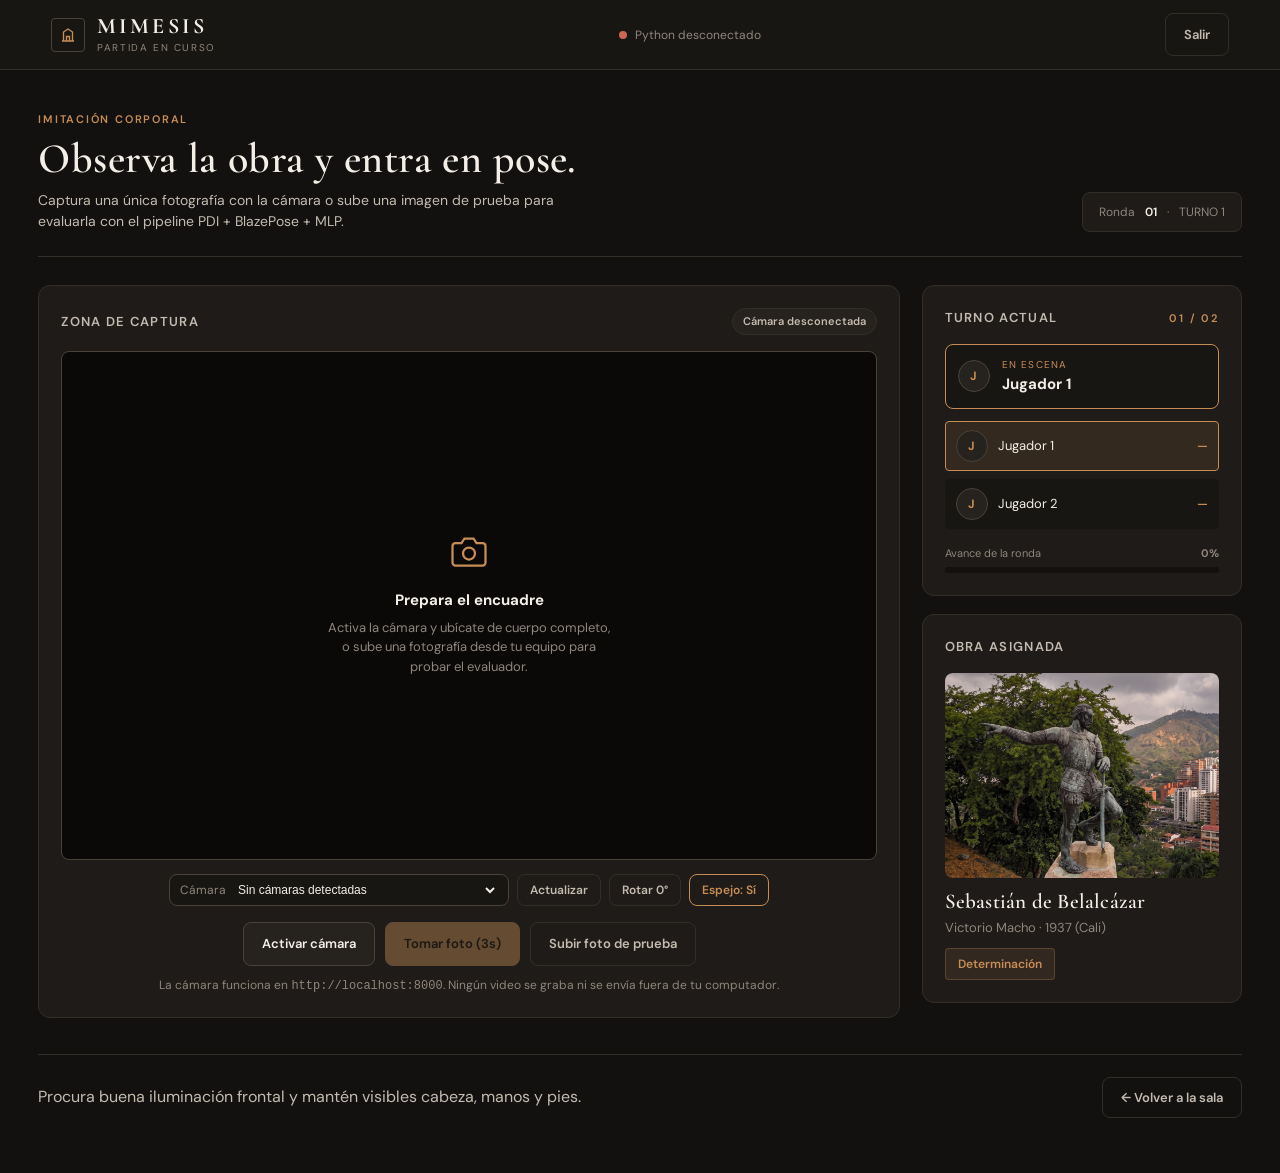
==== commit 95986582: "adicion poder usar la camara del celular" ====
--- a/game.html
+++ b/game.html
@@ -72,6 +72,18 @@
                 </div>
 
                 <div class="countdown" id="countdown" aria-live="assertive">3</div>
+            </div>
+
+            <div class="camera-device-bar">
+                <label class="camera-select-wrap" for="camera-select">
+                    <span>Cámara</span>
+                    <select id="camera-select" class="camera-select" aria-label="Seleccionar cámara">
+                        <option value="">Cámara predeterminada</option>
+                    </select>
+                </label>
+                <button type="button" class="btn btn-ghost btn-sm" id="refresh-cameras-btn" title="Buscar cámaras conectadas (PC o celular USB)">Actualizar</button>
+                <button type="button" class="btn btn-ghost btn-sm" id="rotate-btn" title="Rotar imagen 90° (útil para celular en vertical)">Rotar 0°</button>
+                <button type="button" class="btn btn-ghost btn-sm active" id="mirror-btn" title="Activar o desactivar efecto espejo (selfie)">Espejo: Sí</button>
             </div>
 
             <div class="camera-actions">
--- a/css/components.css
+++ b/css/components.css
@@ -493,6 +493,13 @@
     background: #0a0908;
     border: 1px solid var(--border-strong);
     border-radius: var(--radius-md);
+    transition: aspect-ratio 0.2s ease;
+}
+
+.camera-frame.portrait {
+    aspect-ratio: 3 / 4;
+    max-height: 600px;
+    margin-inline: auto;
 }
 
 .camera-frame video,
@@ -503,11 +510,6 @@
     height: 100%;
     object-fit: contain;
     background: #0a0908;
-}
-
-.camera-frame video {
-    transform: scaleX(-1);
-    object-fit: cover;
 }
 
 .camera-placeholder {
@@ -576,6 +578,56 @@
 
 .countdown.visible {
     display: grid;
+}
+
+.camera-device-bar {
+    display: flex;
+    flex-wrap: wrap;
+    align-items: center;
+    justify-content: center;
+    gap: 8px;
+    margin-top: 14px;
+}
+
+.camera-select-wrap {
+    display: inline-flex;
+    align-items: center;
+    gap: 8px;
+    flex: 1 1 220px;
+    max-width: 340px;
+    padding: 6px 10px;
+    border-radius: var(--radius-md);
+    border: 1px solid var(--border-strong);
+    background: var(--bg-elevated);
+    font-size: 12px;
+    color: var(--muted);
+}
+
+.camera-select {
+    flex: 1;
+    min-width: 0;
+    background: transparent;
+    border: none;
+    color: var(--ink);
+    font-size: 12px;
+    font-weight: 500;
+    outline: none;
+    cursor: pointer;
+}
+
+.camera-select option {
+    background: #1a1815;
+    color: var(--ink);
+}
+
+.btn-sm {
+    padding: 7px 12px;
+    font-size: 12px;
+}
+
+.btn-sm.active {
+    border-color: var(--accent);
+    color: var(--accent);
 }
 
 .camera-actions {
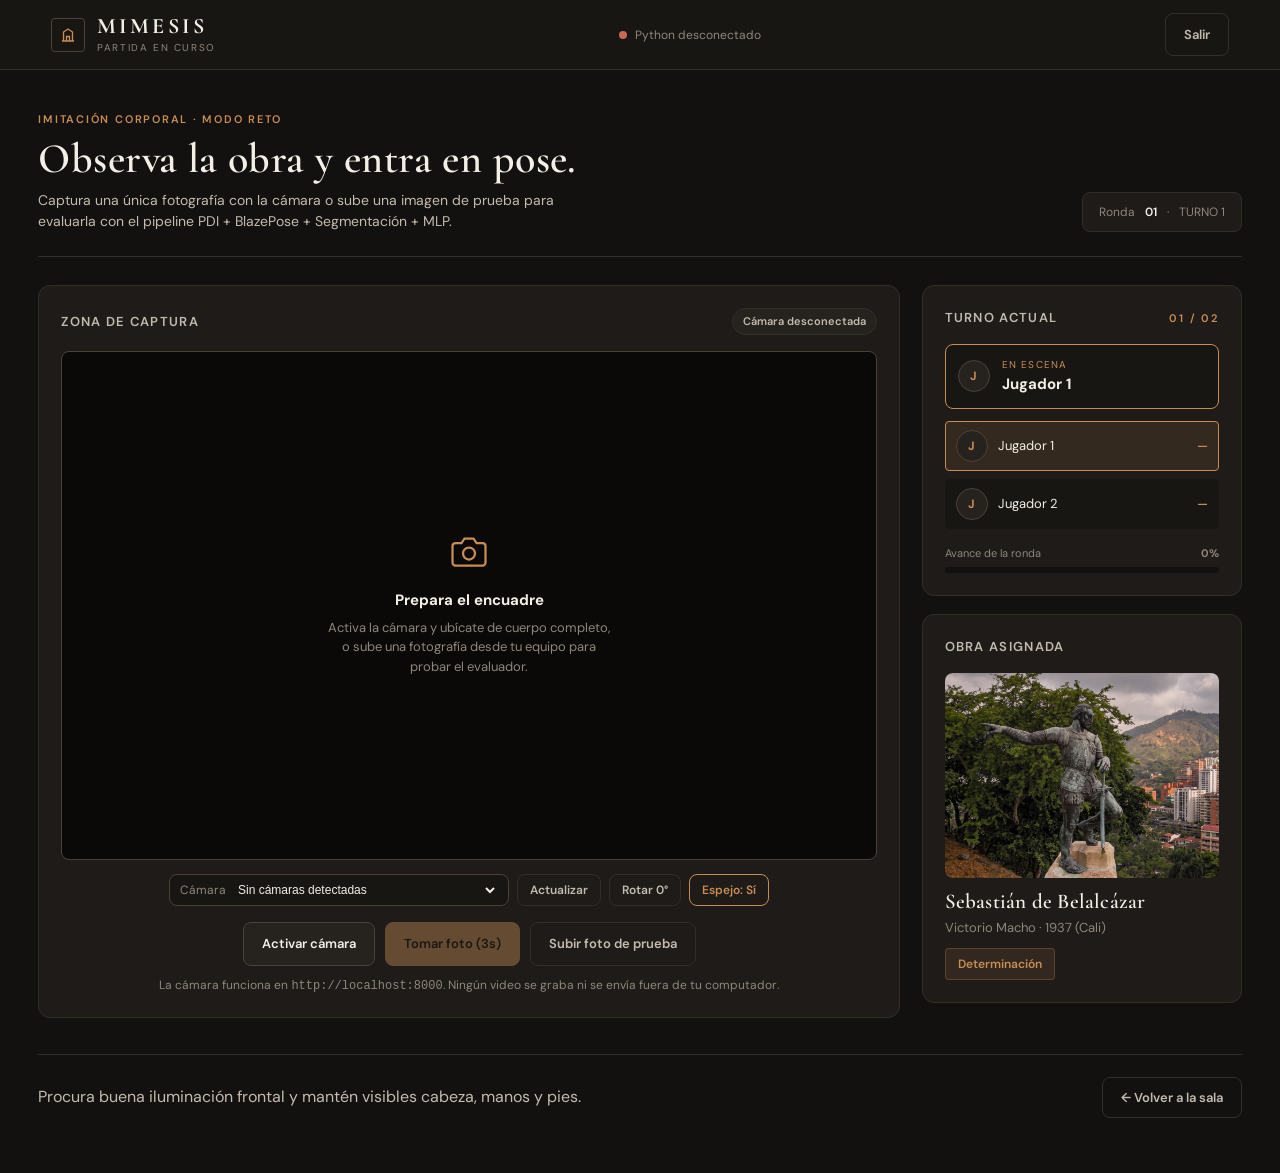
==== commit 56e90e80: "asegurar cumplir requisitos de la rubrica" ====
--- a/game.html
+++ b/game.html
@@ -36,9 +36,9 @@
 <main class="page-main">
     <section class="page-intro">
         <div>
-            <span class="eyebrow">Imitación corporal</span>
-            <h2>Observa la obra y entra en pose.</h2>
-            <p>Captura una única fotografía con la cámara o sube una imagen de prueba para evaluarla con el pipeline PDI + BlazePose + MLP.</p>
+            <span class="eyebrow" id="game-mode-eyebrow">Imitación corporal · Modo Reto</span>
+            <h2 id="game-intro-title">Observa la obra y entra en pose.</h2>
+            <p id="game-intro-desc">Captura una única fotografía con la cámara o sube una imagen de prueba para evaluarla con el pipeline PDI + BlazePose + Segmentación + MLP.</p>
         </div>
         <div class="meta-pill">
             Ronda <strong id="round-number">01</strong> · <span id="turn-counter">TURNO 1</span>
@@ -122,13 +122,22 @@
 
                 <div class="results-compare-grid">
                     <div class="visual-card">
-                        <h4>Tu pose · Esqueleto por zona</h4>
+                        <div class="visual-card-head">
+                            <h4>Tu pose</h4>
+                            <div class="view-mode-bar" role="group" aria-label="Modo de visualización de tu pose">
+                                <button type="button" class="view-pill active" data-view="segments">Segmentos</button>
+                                <button type="button" class="view-pill" data-view="heatmap">Mapa de calor</button>
+                                <button type="button" class="view-pill" data-view="sculpture" id="sculpture-view-btn">Escultura</button>
+                            </div>
+                        </div>
                         <div class="visual-stage" id="player-result-stage">
                             <div class="visual-placeholder">El esqueleto se dibujará aquí.</div>
                         </div>
                     </div>
                     <div class="visual-card">
-                        <h4>Escultura de referencia · Esqueleto base</h4>
+                        <div class="visual-card-head">
+                            <h4 id="reference-stage-title">Escultura de referencia · Esqueleto base</h4>
+                        </div>
                         <div class="visual-stage" id="reference-result-stage">
                             <img id="reference-result-image" alt="Obra de referencia">
                         </div>
@@ -143,12 +152,27 @@
                     </div>
                 </div>
 
+                <div class="classifier-section" id="classifier-section">
+                    <div class="classifier-head">
+                        <h4>Clasificación automática de obra</h4>
+                        <span class="classifier-prediction" id="classifier-prediction">Sin evaluar</span>
+                    </div>
+                    <div id="classifier-probs"></div>
+                </div>
+
                 <div class="heatmap-section">
-                    <h4>Similitud por región corporal</h4>
+                    <h4>Mapa de calor · Similitud por región corporal</h4>
                     <div id="heatmap-regions"></div>
                 </div>
 
-                <div class="pdi-diagnostics" aria-label="Métricas de preprocesamiento PDI">
+                <div class="pdi-header-row">
+                    <h4>Diagnóstico PDI y Segmentación</h4>
+                    <button type="button" class="btn btn-ghost btn-sm" id="open-inspector-btn" disabled>
+                        Ver Pipeline PDI
+                    </button>
+                </div>
+
+                <div class="pdi-diagnostics grid-5" aria-label="Métricas de preprocesamiento PDI y segmentación">
                     <div class="pdi-metric">
                         <small>Nitidez (Laplaciano)</small>
                         <strong id="pdi-sharpness">—</strong>
@@ -160,6 +184,14 @@
                     <div class="pdi-metric">
                         <small>Confianza BlazePose</small>
                         <strong id="pdi-confidence">—</strong>
+                    </div>
+                    <div class="pdi-metric">
+                        <small>Silueta IoU (diag.)</small>
+                        <strong id="pdi-iou">—</strong>
+                    </div>
+                    <div class="pdi-metric">
+                        <small>Momentos de Hu</small>
+                        <strong id="pdi-hu">—</strong>
                     </div>
                 </div>
 
@@ -202,14 +234,22 @@
                 </div>
             </section>
 
-            <section class="panel">
+            <section class="panel" id="side-sculpture-panel">
                 <div class="panel-heading">
-                    <h3>Obra asignada</h3>
-                </div>
-                <img class="side-sculpture-img" id="sculpture-image" alt="Escultura asignada">
-                <h4 class="plaque-title" id="sculpture-title" style="font-size:21px;"></h4>
-                <p class="plaque-author" id="sculpture-author" style="margin-bottom:10px;"></p>
-                <span class="emotion-badge" id="sculpture-emotion"></span>
+                    <h3 id="side-sculpture-heading">Obra asignada</h3>
+                </div>
+                <div id="challenge-sculpture-box">
+                    <img class="side-sculpture-img" id="sculpture-image" alt="Escultura asignada">
+                    <h4 class="plaque-title" id="sculpture-title" style="font-size:21px;"></h4>
+                    <p class="plaque-author" id="sculpture-author" style="margin-bottom:10px;"></p>
+                    <span class="emotion-badge" id="sculpture-emotion"></span>
+                </div>
+                <div id="free-mode-box" hidden>
+                    <p style="font-size:12px;color:var(--muted);line-height:1.5;margin:0;">
+                        Elige <strong>en secreto</strong> una de estas 3 esculturas e imítala frente a la cámara. El clasificador ML intentará adivinar cuál elegiste.
+                    </p>
+                    <div class="free-mode-gallery" id="free-mode-gallery"></div>
+                </div>
             </section>
         </aside>
     </div>
@@ -219,6 +259,23 @@
         <button type="button" class="btn btn-ghost" id="back-button">← Volver a la sala</button>
     </footer>
 </main>
+
+<!-- MODAL INSPECTOR PIPELINE PDI -->
+<div class="modal-backdrop" id="inspector-modal" role="dialog" aria-modal="true" aria-labelledby="inspector-title">
+    <div class="modal-card inspector-modal-card">
+        <span class="eyebrow">Evidencia técnica · OpenCV + MediaPipe + ML</span>
+        <h3 id="inspector-title">Inspector del Pipeline PDI</h3>
+        <p style="font-size:13px;color:var(--muted);margin-bottom:4px;">
+            Transformaciones aplicadas en tiempo real sobre la fotografía capturada antes y después de la estimación de pose.
+        </p>
+
+        <div class="inspector-grid" id="inspector-grid"></div>
+
+        <div class="modal-actions">
+            <button type="button" class="btn btn-primary" id="close-inspector-btn">Cerrar inspector</button>
+        </div>
+    </div>
+</div>
 
 <!-- MODAL DE RANKING -->
 <div class="modal-backdrop" id="ranking-modal" role="dialog" aria-modal="true" aria-labelledby="ranking-title">
--- a/css/components.css
+++ b/css/components.css
@@ -1053,3 +1053,305 @@
         grid-template-columns: 1fr;
     }
 }
+
+/* SELECTOR DE MODO DE PARTIDA (LOBBY) */
+
+.mode-selector {
+    margin-top: 18px;
+    padding-top: 16px;
+    border-top: 1px solid var(--border);
+}
+
+.mode-options {
+    display: grid;
+    grid-template-columns: 1fr 1fr;
+    gap: 8px;
+    margin-top: 8px;
+}
+
+.mode-option {
+    text-align: left;
+    padding: 10px 12px;
+    border-radius: var(--radius-md);
+    border: 1px solid var(--border);
+    background: var(--surface-soft);
+    color: var(--ink-secondary);
+    cursor: pointer;
+    transition: border-color 0.15s ease, background 0.15s ease;
+}
+
+.mode-option strong {
+    display: block;
+    font-size: 12px;
+    color: var(--ink);
+    margin-bottom: 2px;
+}
+
+.mode-option small {
+    display: block;
+    font-size: 11px;
+    color: var(--muted);
+    line-height: 1.35;
+}
+
+.mode-option:hover {
+    border-color: var(--border-strong);
+}
+
+.mode-option.active {
+    border-color: var(--accent);
+    background: var(--accent-soft);
+}
+
+.mode-option.active strong {
+    color: var(--accent);
+}
+
+/* SELECTOR DE VISTA SOBRE RESULTADO DEL JUGADOR */
+
+.visual-card-head {
+    display: flex;
+    align-items: center;
+    justify-content: space-between;
+    gap: 8px;
+    flex-wrap: wrap;
+    margin-bottom: 8px;
+}
+
+.visual-card-head h4 {
+    margin: 0;
+}
+
+.view-mode-bar {
+    display: inline-flex;
+    gap: 4px;
+    background: var(--surface-soft);
+    border: 1px solid var(--border);
+    border-radius: var(--radius-sm);
+    padding: 3px;
+}
+
+.view-pill {
+    border: none;
+    background: transparent;
+    color: var(--muted);
+    font-size: 11px;
+    font-weight: 600;
+    padding: 4px 8px;
+    border-radius: 4px;
+    cursor: pointer;
+    transition: background 0.15s ease, color 0.15s ease;
+}
+
+.view-pill:hover {
+    color: var(--ink);
+}
+
+.view-pill.active {
+    background: var(--accent);
+    color: #12110f;
+}
+
+.view-pill:disabled {
+    opacity: 0.4;
+    cursor: not-allowed;
+}
+
+/* CLASIFICADOR ML (PROBABILIDADES POR ESCULTURA) */
+
+.classifier-section {
+    margin-top: 18px;
+    padding: 14px 16px;
+    border-radius: var(--radius-md);
+    background: var(--surface-soft);
+    border: 1px solid var(--border);
+}
+
+.classifier-head {
+    display: flex;
+    align-items: center;
+    justify-content: space-between;
+    gap: 10px;
+    flex-wrap: wrap;
+    margin-bottom: 10px;
+}
+
+.classifier-head h4 {
+    margin: 0;
+    font-size: 13px;
+    letter-spacing: 0.04em;
+}
+
+.classifier-prediction {
+    font-size: 12px;
+    color: var(--accent);
+    font-weight: 600;
+}
+
+.classifier-prediction.unrecognized {
+    color: var(--score-low);
+}
+
+.prob-row {
+    display: grid;
+    grid-template-columns: 145px 1fr 48px;
+    align-items: center;
+    gap: 10px;
+    font-size: 12px;
+    margin-top: 8px;
+}
+
+.prob-row span {
+    color: var(--ink-secondary);
+    white-space: nowrap;
+    overflow: hidden;
+    text-overflow: ellipsis;
+}
+
+.prob-row.winner span,
+.prob-row.winner strong {
+    color: var(--ink);
+    font-weight: 600;
+}
+
+.prob-track {
+    height: 7px;
+    border-radius: 999px;
+    background: rgba(255, 255, 255, 0.08);
+    overflow: hidden;
+}
+
+.prob-fill {
+    height: 100%;
+    border-radius: 999px;
+    background: var(--muted);
+    transition: width 0.35s ease;
+}
+
+.prob-row.winner .prob-fill {
+    background: var(--accent);
+}
+
+.prob-row strong {
+    text-align: right;
+    font-size: 12px;
+    color: var(--muted);
+}
+
+/* MÉTRICAS DE SILUETA Y BOTÓN INSPECTOR PDI */
+
+.pdi-header-row {
+    display: flex;
+    align-items: center;
+    justify-content: space-between;
+    gap: 10px;
+    margin-top: 18px;
+    margin-bottom: 8px;
+}
+
+.pdi-header-row h4 {
+    margin: 0;
+    font-size: 13px;
+}
+
+.pdi-diagnostics.grid-5 {
+    margin-top: 0;
+    grid-template-columns: repeat(auto-fit, minmax(125px, 1fr));
+}
+
+/* GALERÍA COMPACTA EN BARRA LATERAL (MODO LIBRE) */
+
+.free-mode-gallery {
+    display: grid;
+    grid-template-columns: repeat(3, 1fr);
+    gap: 8px;
+    margin-top: 10px;
+}
+
+.free-mini-card {
+    border-radius: var(--radius-sm);
+    overflow: hidden;
+    border: 1px solid var(--border);
+    background: var(--surface-soft);
+    transition: border-color 0.15s ease;
+}
+
+.free-mini-card.predicted {
+    border-color: var(--accent);
+    box-shadow: 0 0 0 1px var(--accent);
+}
+
+.free-mini-card img {
+    width: 100%;
+    aspect-ratio: 3 / 4;
+    object-fit: cover;
+    display: block;
+}
+
+.free-mini-card span {
+    display: block;
+    font-size: 10px;
+    padding: 5px 4px;
+    text-align: center;
+    color: var(--ink-secondary);
+    white-space: nowrap;
+    overflow: hidden;
+    text-overflow: ellipsis;
+}
+
+/* MODAL INSPECTOR PIPELINE PDI */
+
+.modal-card.inspector-modal-card {
+    width: min(100%, 920px);
+    max-height: 90vh;
+    overflow-y: auto;
+}
+
+.inspector-grid {
+    display: grid;
+    grid-template-columns: repeat(auto-fit, minmax(195px, 1fr));
+    gap: 14px;
+    margin: 16px 0 20px;
+}
+
+.inspector-step {
+    background: var(--surface-soft);
+    border: 1px solid var(--border);
+    border-radius: var(--radius-md);
+    overflow: hidden;
+    display: flex;
+    flex-direction: column;
+}
+
+.inspector-step-img {
+    aspect-ratio: 4 / 3;
+    background: #0d0c0a;
+    display: grid;
+    place-items: center;
+    overflow: hidden;
+}
+
+.inspector-step-img img {
+    width: 100%;
+    height: 100%;
+    object-fit: contain;
+    display: block;
+}
+
+.inspector-step-body {
+    padding: 10px 12px;
+}
+
+.inspector-step-body strong {
+    display: block;
+    font-size: 12px;
+    color: var(--ink);
+    margin-bottom: 3px;
+}
+
+.inspector-step-body p {
+    font-size: 11px;
+    color: var(--muted);
+    line-height: 1.45;
+    margin: 0;
+}
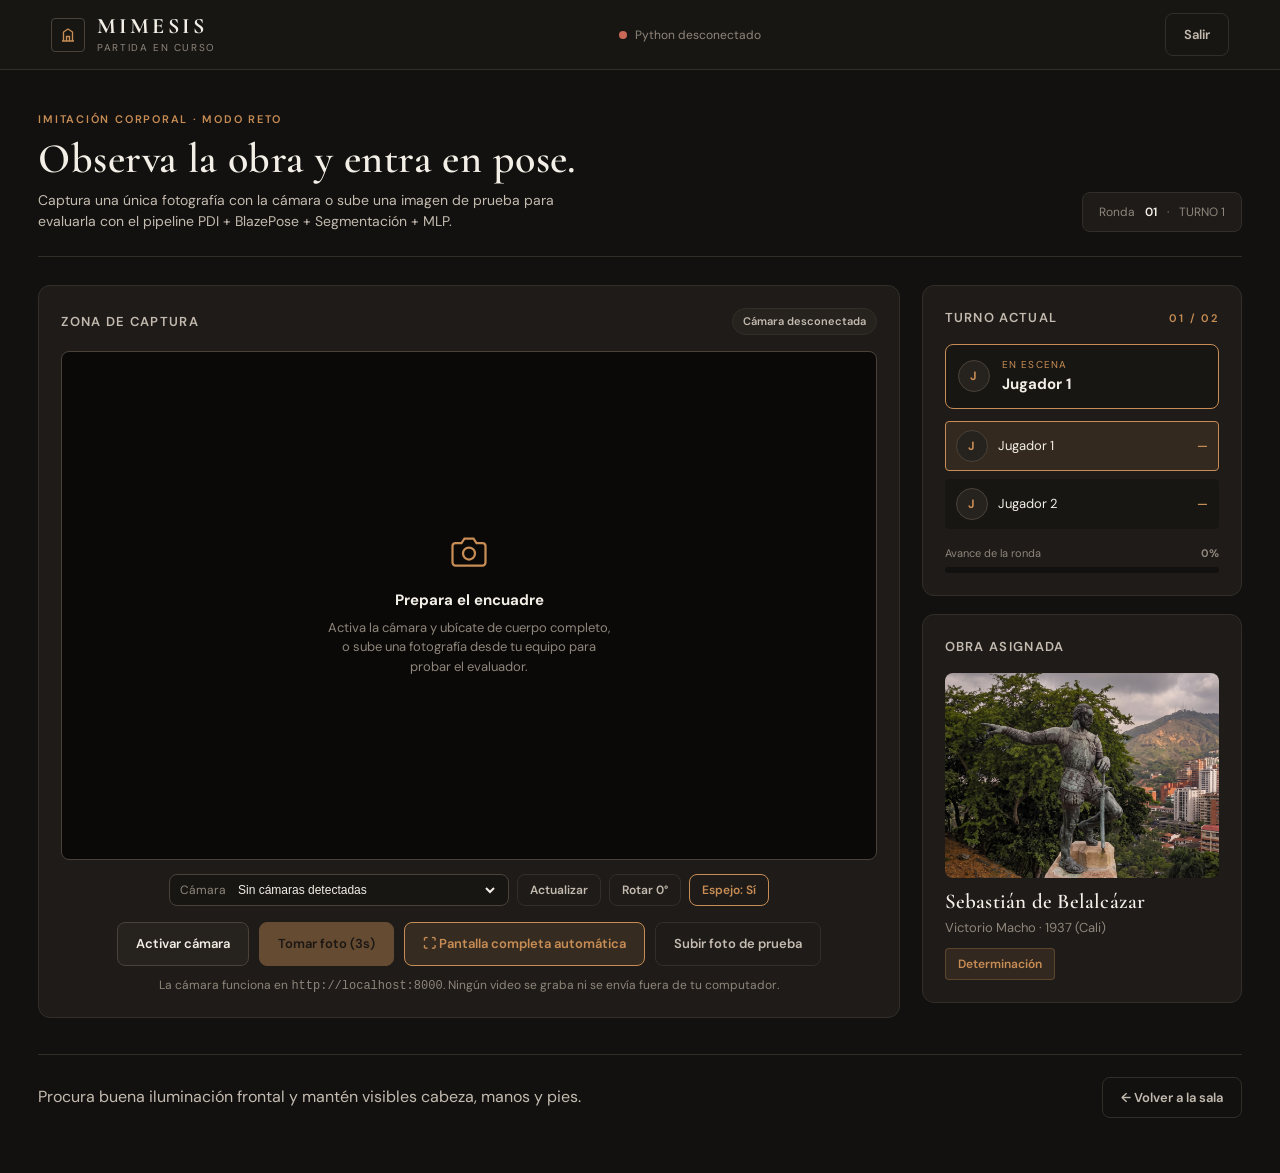
==== commit de272405: "ultimos cambios, modo automatico" ====
--- a/game.html
+++ b/game.html
@@ -6,9 +6,10 @@
     <meta name="theme-color" content="#12110f">
     <title>MIMESIS · Partida</title>
 
-    <link rel="stylesheet" href="css/styles.css">
-    <link rel="stylesheet" href="css/layout.css">
-    <link rel="stylesheet" href="css/components.css">
+    <link rel="stylesheet" href="css/styles.css?v=20261124">
+    <link rel="stylesheet" href="css/layout.css?v=20261124">
+    <link rel="stylesheet" href="css/components.css?v=20261124">
+    <link rel="stylesheet" href="css/auto_mode.css?v=20261124">
 </head>
 <body>
 
@@ -89,6 +90,9 @@
             <div class="camera-actions">
                 <button type="button" class="btn" id="camera-btn">Activar cámara</button>
                 <button type="button" class="btn btn-primary" id="capture-btn" disabled>Tomar foto (3s)</button>
+                <button type="button" class="btn btn-accent-outline" id="open-auto-mode-btn" title="Abrir cámara a pantalla completa con flujo automático por las 3 obras">
+                    ⛶ Pantalla completa automática
+                </button>
                 <label class="btn btn-ghost" for="upload-input">
                     Subir foto de prueba
                     <input type="file" id="upload-input" accept="image/*" hidden>
@@ -260,13 +264,299 @@
     </footer>
 </main>
 
+<!-- ESCENARIO MODO AUTOMÁTICO EN PANTALLA COMPLETA -->
+<div class="auto-stage" id="auto-stage" role="dialog" aria-modal="true" aria-label="Modo automático en pantalla completa" hidden>
+    <div class="auto-video-wrap">
+        <video id="auto-video" autoplay playsinline muted></video>
+        <div class="auto-video-placeholder" id="auto-video-placeholder" hidden>
+            <div class="spinner"></div>
+            <span>Conectando cámara…</span>
+        </div>
+    </div>
+
+    <div class="auto-flash" id="auto-flash" aria-hidden="true"></div>
+
+    <!-- Barra superior delgada (nombre del jugador arriba sin tapar el encuadre) -->
+    <header class="auto-top-bar" id="auto-top-bar">
+        <div class="auto-top-left">
+            <span class="auto-round-pill" id="auto-round-pill">Ronda 1 / 3</span>
+            <span class="auto-sculpture-pill" id="auto-sculpture-pill">Sebastián de Belalcázar</span>
+        </div>
+
+        <div class="auto-top-center">
+            <div class="auto-player-banner" id="auto-player-banner">
+                <span class="auto-player-avatar" id="auto-player-avatar">J</span>
+                <div class="auto-player-copy">
+                    <small id="auto-player-role">Turno actual</small>
+                    <strong id="auto-player-name">Jugador 1</strong>
+                </div>
+            </div>
+        </div>
+
+        <div class="auto-top-right">
+            <button type="button" class="auto-icon-btn active" id="auto-sound-btn" title="Activar o silenciar sonidos guía">
+                🔊 Sonido
+            </button>
+            <button type="button" class="auto-icon-btn" id="auto-fullscreen-btn" title="Alternar pantalla completa del navegador">
+                ⛶ Pantalla
+            </button>
+            <button type="button" class="auto-icon-btn auto-exit-btn" id="auto-exit-btn" title="Salir del modo automático">
+                Salir ✕
+            </button>
+        </div>
+    </header>
+
+    <!-- Referencia de escultura (esquina inferior derecha, fuera del centro) -->
+    <aside class="auto-reference-dock" id="auto-reference-dock" hidden>
+        <div class="auto-ref-header">
+            <span class="auto-ref-eyebrow" id="auto-ref-eyebrow">Imita esta obra</span>
+            <strong id="auto-ref-title">Sebastián de Belalcázar</strong>
+        </div>
+        <div class="auto-ref-challenge" id="auto-ref-challenge">
+            <div class="auto-ref-img-wrap">
+                <img id="auto-ref-img" alt="Escultura a imitar">
+            </div>
+            <p class="auto-ref-tip" id="auto-ref-tip"></p>
+        </div>
+        <div class="auto-ref-free" id="auto-ref-free" hidden></div>
+    </aside>
+
+    <!-- Temporizador 10s (esquina inferior izquierda, fuera del centro) -->
+    <div class="auto-timer-dock" id="auto-timer-dock" hidden>
+        <div class="auto-timer-ring-wrap">
+            <svg class="auto-timer-svg" viewBox="0 0 84 84" aria-hidden="true">
+                <circle class="auto-timer-track" cx="42" cy="42" r="36"></circle>
+                <circle class="auto-timer-arc" id="auto-timer-ring" cx="42" cy="42" r="36"></circle>
+            </svg>
+            <span class="auto-timer-number" id="auto-timer-number">10</span>
+        </div>
+        <div class="auto-timer-meta">
+            <strong id="auto-timer-label">Acomódate en pose</strong>
+            <span id="auto-timer-sub">Foto automática al llegar a 0</span>
+        </div>
+    </div>
+
+    <!-- Barra inferior previa al inicio -->
+    <div class="auto-idle-bar" id="auto-idle-bar">
+        <div class="auto-idle-summary">
+            <strong id="auto-idle-title">Modo automático · 3 obras consecutivas</strong>
+            <span id="auto-idle-players">Participantes: Jugador 1, Jugador 2</span>
+        </div>
+        <div class="auto-idle-controls">
+            <label class="auto-select-wrap" for="auto-camera-select">
+                <span>Cámara</span>
+                <select id="auto-camera-select" class="camera-select" aria-label="Seleccionar cámara en pantalla completa"></select>
+            </label>
+            <button type="button" class="btn btn-ghost btn-sm" id="auto-rotate-btn">Rotar 0°</button>
+            <button type="button" class="btn btn-ghost btn-sm active" id="auto-mirror-btn">Espejo: Sí</button>
+            <button type="button" class="btn btn-primary auto-start-btn" id="auto-start-btn">
+                ▶ Iniciar partida automática
+            </button>
+        </div>
+    </div>
+
+    <!-- Transición de cambio de jugador (5 segundos) -->
+    <div class="auto-overlay" id="auto-swap-overlay" hidden>
+        <div class="auto-swap-card">
+            <span class="auto-swap-badge" id="auto-swap-captured">✓ Foto capturada</span>
+            <h2 id="auto-swap-title">Cambio de jugador</h2>
+            <p class="auto-swap-instruction" id="auto-swap-instruction">
+                Por favor, sal del encuadre de la foto y pasa la siguiente persona.
+            </p>
+            <div class="auto-swap-next-pill">
+                <span class="auto-player-avatar lg" id="auto-swap-next-avatar">J</span>
+                <div>
+                    <small>Siguiente turno</small>
+                    <strong id="auto-swap-next-name">Jugador 2</strong>
+                </div>
+            </div>
+            <div class="auto-swap-countdown">
+                <span id="auto-swap-seconds">5</span>
+                <small>segundos para cambiar de lugar</small>
+            </div>
+            <div class="auto-progress-bar">
+                <div class="auto-progress-fill" id="auto-swap-bar"></div>
+            </div>
+        </div>
+    </div>
+
+    <!-- Procesamiento breve si aún termina la última evaluación -->
+    <div class="auto-overlay" id="auto-analyzing-overlay" hidden>
+        <div class="auto-analyzing-card">
+            <div class="spinner auto-spinner-lg"></div>
+            <h3 id="auto-analyzing-title">Evaluando posturas de la ronda…</h3>
+            <p>Ejecutando preprocesamiento PDI, BlazePose, segmentación y clasificación en Python.</p>
+        </div>
+    </div>
+
+    <!-- Resultados de la ronda (8 segundos automáticos con Pausa e Informe Detallado) -->
+    <div class="auto-overlay auto-results-overlay" id="auto-results-overlay" hidden>
+        <div class="auto-results-shell">
+            <div class="auto-results-header">
+                <div>
+                    <span class="eyebrow" id="auto-results-eyebrow">Resultados · Ronda 1 de 3</span>
+                    <h2 id="auto-results-title">Sebastián de Belalcázar</h2>
+                </div>
+                <div class="auto-results-standings" id="auto-results-standings" aria-label="Puntaje acumulado"></div>
+            </div>
+
+            <div class="auto-results-grid" id="auto-results-grid"></div>
+
+            <div class="auto-results-footer">
+                <div class="auto-results-timer-col">
+                    <div class="auto-results-timer-text">
+                        <span id="auto-results-next-label">Siguiente escultura en 8s…</span>
+                        <strong id="auto-results-state-tag">Automático</strong>
+                    </div>
+                    <div class="auto-progress-bar">
+                        <div class="auto-progress-fill" id="auto-results-bar"></div>
+                    </div>
+                </div>
+                <div class="auto-results-actions">
+                    <button type="button" class="btn btn-ghost" id="auto-results-pause-btn">⏸ Pausar</button>
+                    <button type="button" class="btn" id="auto-results-detail-btn">Ver informe detallado</button>
+                    <button type="button" class="btn btn-primary" id="auto-results-next-btn">Siguiente ahora →</button>
+                </div>
+            </div>
+        </div>
+    </div>
+
+    <!-- Podio Final (al completar las 3 obras) -->
+    <div class="auto-overlay auto-final-overlay" id="auto-final-overlay" hidden>
+        <div class="auto-final-card">
+            <span class="eyebrow">Partida automática completada · 3 obras</span>
+            <h2 id="auto-final-winner">¡Partida finalizada!</h2>
+            <p id="auto-final-subtitle"></p>
+
+            <div class="auto-final-table-wrap">
+                <table class="ranking-table auto-final-table">
+                    <thead id="auto-final-thead"></thead>
+                    <tbody id="auto-final-tbody"></tbody>
+                </table>
+            </div>
+
+            <div class="auto-final-rounds" id="auto-final-rounds"></div>
+
+            <div class="auto-final-actions">
+                <button type="button" class="btn btn-primary" id="auto-play-again-btn">↻ Jugar otra vez</button>
+                <button type="button" class="btn" id="auto-back-normal-btn">Volver al modo normal</button>
+                <button type="button" class="btn btn-ghost" id="auto-back-lobby-btn">Volver a la sala</button>
+            </div>
+        </div>
+    </div>
+</div>
+
+<!-- MODAL INFORME DETALLADO (MODO AUTOMÁTICO) -->
+<div class="modal-backdrop detail-modal-backdrop" id="detail-report-modal" role="dialog" aria-modal="true" aria-labelledby="detail-title">
+    <div class="modal-card detail-modal-card">
+        <div class="detail-modal-head">
+            <div>
+                <span class="eyebrow" id="detail-eyebrow">Informe detallado · Ronda 1</span>
+                <h3 id="detail-title">Sebastián de Belalcázar</h3>
+                <p id="detail-subtitle" style="font-size:13px;color:var(--muted);"></p>
+            </div>
+            <button type="button" class="btn btn-ghost btn-sm" id="detail-close-x" aria-label="Cerrar informe">✕</button>
+        </div>
+
+        <div class="detail-player-tabs" id="detail-player-tabs" role="tablist" aria-label="Seleccionar jugador"></div>
+
+        <div class="result-banner detail-error-banner" id="detail-error-banner" hidden></div>
+
+        <div id="detail-content">
+            <div class="results-compare-grid">
+                <div class="visual-card">
+                    <div class="visual-card-head">
+                        <h4>Tu pose</h4>
+                        <div class="view-mode-bar" role="group" aria-label="Modo de visualización de la pose">
+                            <button type="button" class="view-pill detail-view-pill active" data-view="segments">Segmentos</button>
+                            <button type="button" class="view-pill detail-view-pill" data-view="heatmap">Mapa de calor</button>
+                            <button type="button" class="view-pill detail-view-pill" data-view="sculpture" id="detail-sculpture-view-btn">Escultura</button>
+                        </div>
+                    </div>
+                    <div class="visual-stage" id="detail-player-stage">
+                        <div class="visual-placeholder">Sin imagen evaluada.</div>
+                    </div>
+                </div>
+                <div class="visual-card">
+                    <div class="visual-card-head">
+                        <h4 id="detail-ref-stage-title">Escultura de referencia · Esqueleto base</h4>
+                    </div>
+                    <div class="visual-stage" id="detail-ref-stage">
+                        <div class="visual-placeholder">Obra de referencia.</div>
+                    </div>
+                </div>
+            </div>
+
+            <div class="score-summary">
+                <div class="score-ring" id="detail-score-value">—</div>
+                <div>
+                    <strong id="detail-score-title" style="display:block;font-size:16px;">Sin evaluar</strong>
+                    <p id="detail-score-description" style="font-size:13px;margin-top:4px;"></p>
+                </div>
+            </div>
+
+            <div class="classifier-section">
+                <div class="classifier-head">
+                    <h4>Clasificación automática de obra</h4>
+                    <span class="classifier-prediction" id="detail-classifier-prediction">Sin evaluar</span>
+                </div>
+                <div id="detail-classifier-probs"></div>
+            </div>
+
+            <div class="heatmap-section">
+                <h4>Mapa de calor · Similitud por región corporal</h4>
+                <div id="detail-heatmap-regions"></div>
+            </div>
+
+            <div class="pdi-header-row">
+                <h4>Diagnóstico PDI y Segmentación</h4>
+                <button type="button" class="btn btn-primary btn-sm" id="detail-open-pdi-btn" disabled>
+                    Ver informe PDI
+                </button>
+            </div>
+
+            <div class="pdi-diagnostics grid-5" aria-label="Métricas PDI y segmentación del jugador">
+                <div class="pdi-metric">
+                    <small>Nitidez (Laplaciano)</small>
+                    <strong id="detail-pdi-sharpness">—</strong>
+                </div>
+                <div class="pdi-metric">
+                    <small>Mejora CLAHE (LAB)</small>
+                    <strong id="detail-pdi-clahe">—</strong>
+                </div>
+                <div class="pdi-metric">
+                    <small>Confianza BlazePose</small>
+                    <strong id="detail-pdi-confidence">—</strong>
+                </div>
+                <div class="pdi-metric">
+                    <small>Silueta IoU (diag.)</small>
+                    <strong id="detail-pdi-iou">—</strong>
+                </div>
+                <div class="pdi-metric">
+                    <small>Momentos de Hu</small>
+                    <strong id="detail-pdi-hu">—</strong>
+                </div>
+            </div>
+
+            <div class="plaque-tips" style="margin-top:18px;">
+                <span class="plaque-label">Contexto cultural</span>
+                <p id="detail-cultural-description" style="font-size:13px;margin-top:6px;"></p>
+            </div>
+        </div>
+
+        <div class="modal-actions" style="margin-top:18px;">
+            <button type="button" class="btn btn-primary" id="detail-close-btn">Cerrar informe</button>
+        </div>
+    </div>
+</div>
+
 <!-- MODAL INSPECTOR PIPELINE PDI -->
-<div class="modal-backdrop" id="inspector-modal" role="dialog" aria-modal="true" aria-labelledby="inspector-title">
+<div class="modal-backdrop inspector-modal-backdrop" id="inspector-modal" role="dialog" aria-modal="true" aria-labelledby="inspector-title">
     <div class="modal-card inspector-modal-card">
         <span class="eyebrow">Evidencia técnica · OpenCV + MediaPipe + ML</span>
         <h3 id="inspector-title">Inspector del Pipeline PDI</h3>
         <p style="font-size:13px;color:var(--muted);margin-bottom:4px;">
-            Transformaciones aplicadas en tiempo real sobre la fotografía capturada antes y después de la estimación de pose.
+            Transformaciones aplicadas en tiempo real sobre la fotografía capturada antes y después de la estimación de pose. Haz clic en cualquier imagen para verla completa.
         </p>
 
         <div class="inspector-grid" id="inspector-grid"></div>
@@ -274,6 +564,29 @@
         <div class="modal-actions">
             <button type="button" class="btn btn-primary" id="close-inspector-btn">Cerrar inspector</button>
         </div>
+    </div>
+</div>
+
+<!-- VISOR LIGHTBOX IMAGEN COMPLETA DEL PIPELINE PDI (MODO NORMAL Y PANTALLA COMPLETA) -->
+<div class="pdi-lightbox" id="pdi-lightbox" role="dialog" aria-modal="true" aria-labelledby="pdi-lightbox-title">
+    <div class="pdi-lightbox-bar">
+        <div class="pdi-lightbox-meta">
+            <span class="pdi-lightbox-counter" id="pdi-lightbox-counter">1 / 5</span>
+            <strong id="pdi-lightbox-title">01 · Captura Original</strong>
+        </div>
+        <button type="button" class="pdi-lightbox-close" id="pdi-lightbox-close" aria-label="Cerrar imagen completa">✕</button>
+    </div>
+
+    <div class="pdi-lightbox-stage">
+        <button type="button" class="pdi-lightbox-nav prev" id="pdi-lightbox-prev" aria-label="Imagen anterior">‹</button>
+        <div class="pdi-lightbox-img-wrap">
+            <img id="pdi-lightbox-img" alt="Imagen completa del Pipeline PDI">
+        </div>
+        <button type="button" class="pdi-lightbox-nav next" id="pdi-lightbox-next" aria-label="Imagen siguiente">›</button>
+    </div>
+
+    <div class="pdi-lightbox-caption">
+        <p id="pdi-lightbox-desc"></p>
     </div>
 </div>
 
@@ -306,7 +619,8 @@
 <div class="toast" id="toast" role="status" aria-live="polite"></div>
 <canvas id="capture-canvas" hidden></canvas>
 
-<script src="js/sculptures.js"></script>
-<script src="js/game.js"></script>
+<script src="js/sculptures.js?v=20261124"></script>
+<script src="js/game.js?v=20261124"></script>
+<script src="js/auto_mode.js?v=20261124"></script>
 </body>
 </html>
--- a/css/components.css
+++ b/css/components.css
@@ -1032,7 +1032,7 @@
     position: fixed;
     right: 24px;
     bottom: 24px;
-    z-index: 50;
+    z-index: 280;
     display: none;
     max-width: min(380px, calc(100vw - 32px));
     padding: 13px 18px;
--- a/css/auto_mode.css
+++ b/css/auto_mode.css
@@ -0,0 +1,1230 @@
+/* ==========================================================
+   auto_mode.css
+   Estilos del Modo Automático en Pantalla Completa, Modal de
+   Informe Detallado y Visor Lightbox para el Pipeline PDI.
+   ========================================================== */
+
+/* BOTÓN DE ENTRADA EN game.html */
+
+.btn-accent-outline {
+    background: rgba(200, 141, 85, 0.14);
+    border-color: var(--accent);
+    color: var(--accent);
+}
+
+.btn-accent-outline:hover:not(:disabled) {
+    background: var(--accent);
+    border-color: var(--accent);
+    color: var(--accent-ink);
+}
+
+/* ESCENARIO PANTALLA COMPLETA */
+
+.auto-stage {
+    position: fixed;
+    inset: 0;
+    z-index: 150;
+    background: #080706;
+    color: var(--ink);
+    overflow: hidden;
+    display: flex;
+    flex-direction: column;
+}
+
+.auto-video-wrap {
+    position: absolute;
+    inset: 0;
+    display: grid;
+    place-items: center;
+    background: #080706;
+    overflow: hidden;
+}
+
+#auto-video {
+    width: 100%;
+    height: 100%;
+    object-fit: contain;
+    background: #080706;
+    transition: transform 0.2s ease;
+}
+
+.auto-video-placeholder {
+    position: absolute;
+    inset: 0;
+    display: flex;
+    flex-direction: column;
+    align-items: center;
+    justify-content: center;
+    gap: 14px;
+    background: rgba(8, 7, 6, 0.85);
+    color: var(--ink-secondary);
+    font-size: 14px;
+    z-index: 2;
+}
+
+/* DESTELLO DE OBTURADOR */
+
+.auto-flash {
+    position: absolute;
+    inset: 0;
+    z-index: 30;
+    background: #ffffff;
+    opacity: 0;
+    pointer-events: none;
+    transition: opacity 0.22s ease-out;
+}
+
+.auto-flash.active {
+    opacity: 0.88;
+    transition: none;
+}
+
+/* BARRA SUPERIOR (DELGADA Y NO INTRUSIVA) */
+
+.auto-top-bar {
+    position: relative;
+    z-index: 12;
+    display: grid;
+    grid-template-columns: 1fr auto 1fr;
+    align-items: center;
+    gap: 12px;
+    padding: 10px 18px;
+    background: linear-gradient(
+        to bottom,
+        rgba(10, 9, 8, 0.88) 0%,
+        rgba(10, 9, 8, 0.62) 72%,
+        rgba(10, 9, 8, 0) 100%
+    );
+    pointer-events: none;
+}
+
+.auto-top-left,
+.auto-top-center,
+.auto-top-right {
+    display: flex;
+    align-items: center;
+    gap: 8px;
+    pointer-events: auto;
+}
+
+.auto-top-left {
+    justify-content: flex-start;
+    min-width: 0;
+}
+
+.auto-top-center {
+    justify-content: center;
+}
+
+.auto-top-right {
+    justify-content: flex-end;
+}
+
+.auto-round-pill {
+    padding: 5px 11px;
+    border-radius: 999px;
+    background: rgba(200, 141, 85, 0.18);
+    border: 1px solid rgba(200, 141, 85, 0.45);
+    color: var(--accent);
+    font-size: 11px;
+    font-weight: 700;
+    letter-spacing: 0.1em;
+    text-transform: uppercase;
+    white-space: nowrap;
+}
+
+.auto-sculpture-pill {
+    padding: 5px 11px;
+    border-radius: 999px;
+    background: rgba(18, 17, 15, 0.72);
+    border: 1px solid var(--border);
+    color: var(--ink-secondary);
+    font-size: 12px;
+    font-weight: 500;
+    white-space: nowrap;
+    overflow: hidden;
+    text-overflow: ellipsis;
+    max-width: 240px;
+}
+
+.auto-player-banner {
+    display: inline-flex;
+    align-items: center;
+    gap: 10px;
+    padding: 5px 16px 5px 7px;
+    border-radius: 999px;
+    background: rgba(18, 17, 15, 0.84);
+    border: 1px solid rgba(200, 141, 85, 0.65);
+    backdrop-filter: blur(10px);
+    box-shadow: 0 8px 24px rgba(0, 0, 0, 0.42);
+}
+
+.auto-player-avatar {
+    width: 30px;
+    height: 30px;
+    border-radius: 50%;
+    display: grid;
+    place-items: center;
+    background: var(--accent);
+    color: var(--accent-ink);
+    font-size: 13px;
+    font-weight: 700;
+    flex-shrink: 0;
+}
+
+.auto-player-avatar.lg {
+    width: 44px;
+    height: 44px;
+    font-size: 18px;
+}
+
+.auto-player-copy {
+    display: flex;
+    flex-direction: column;
+    line-height: 1.1;
+}
+
+.auto-player-copy small {
+    font-size: 9px;
+    letter-spacing: 0.14em;
+    text-transform: uppercase;
+    color: var(--accent);
+    font-weight: 600;
+}
+
+.auto-player-copy strong {
+    font-size: 16px;
+    font-weight: 700;
+    color: var(--ink);
+    white-space: nowrap;
+}
+
+.auto-icon-btn {
+    padding: 6px 11px;
+    border-radius: var(--radius-md);
+    border: 1px solid rgba(255, 255, 255, 0.14);
+    background: rgba(18, 17, 15, 0.78);
+    backdrop-filter: blur(8px);
+    color: var(--ink-secondary);
+    font-size: 12px;
+    font-weight: 600;
+    white-space: nowrap;
+    transition: background 0.15s ease, border-color 0.15s ease, color 0.15s ease;
+}
+
+.auto-icon-btn:hover {
+    color: var(--ink);
+    border-color: var(--accent);
+    background: rgba(38, 34, 30, 0.92);
+}
+
+.auto-icon-btn.active {
+    border-color: rgba(200, 141, 85, 0.55);
+    color: var(--ink);
+}
+
+.auto-exit-btn:hover {
+    border-color: var(--score-low);
+    color: #ffd5cd;
+}
+
+/* DOCK DE OBRA DE REFERENCIA (ESQUINA INFERIOR DERECHA, FUERA DEL CENTRO) */
+
+.auto-reference-dock {
+    position: absolute;
+    right: 20px;
+    bottom: 20px;
+    z-index: 10;
+    width: clamp(175px, 18vw, 248px);
+    padding: 10px;
+    border-radius: var(--radius-lg);
+    background: rgba(16, 15, 13, 0.84);
+    border: 1px solid rgba(200, 141, 85, 0.45);
+    backdrop-filter: blur(12px);
+    box-shadow: 0 14px 36px rgba(0, 0, 0, 0.55);
+    pointer-events: none;
+}
+
+.auto-ref-header {
+    margin-bottom: 8px;
+}
+
+.auto-ref-eyebrow {
+    display: block;
+    font-size: 9px;
+    font-weight: 700;
+    letter-spacing: 0.14em;
+    text-transform: uppercase;
+    color: var(--accent);
+}
+
+.auto-ref-header strong {
+    display: block;
+    font-family: var(--font-display);
+    font-size: 19px;
+    line-height: 1.1;
+    color: var(--ink);
+    margin-top: 2px;
+}
+
+.auto-ref-img-wrap {
+    width: 100%;
+    aspect-ratio: 3 / 4;
+    max-height: 36vh;
+    border-radius: var(--radius-md);
+    overflow: hidden;
+    background: #0d0c0a;
+    border: 1px solid var(--border);
+}
+
+.auto-ref-img-wrap img {
+    width: 100%;
+    height: 100%;
+    object-fit: contain;
+}
+
+.auto-ref-tip {
+    margin-top: 8px;
+    font-size: 11px;
+    line-height: 1.4;
+    color: var(--ink-secondary);
+}
+
+.auto-ref-free {
+    display: flex;
+    flex-direction: column;
+    gap: 7px;
+}
+
+.auto-ref-free-item {
+    display: flex;
+    align-items: center;
+    gap: 8px;
+    padding: 5px;
+    border-radius: var(--radius-sm);
+    background: rgba(255, 255, 255, 0.04);
+    border: 1px solid var(--border);
+}
+
+.auto-ref-free-item img {
+    width: 44px;
+    height: 54px;
+    object-fit: cover;
+    border-radius: 4px;
+    flex-shrink: 0;
+}
+
+.auto-ref-free-item span {
+    font-size: 11px;
+    font-weight: 600;
+    color: var(--ink);
+    line-height: 1.25;
+}
+
+/* DOCK DE CUENTA REGRESIVA 10s (ESQUINA INFERIOR IZQUIERDA) */
+
+.auto-timer-dock {
+    position: absolute;
+    left: 20px;
+    bottom: 20px;
+    z-index: 10;
+    display: flex;
+    align-items: center;
+    gap: 14px;
+    padding: 10px 16px 10px 12px;
+    border-radius: var(--radius-lg);
+    background: rgba(16, 15, 13, 0.84);
+    border: 1px solid var(--border-strong);
+    backdrop-filter: blur(12px);
+    box-shadow: 0 14px 36px rgba(0, 0, 0, 0.52);
+    pointer-events: none;
+    transition: border-color 0.2s ease, transform 0.2s ease;
+}
+
+.auto-timer-dock.urgent {
+    border-color: var(--accent);
+    box-shadow: 0 0 0 2px rgba(200, 141, 85, 0.3), 0 14px 36px rgba(0, 0, 0, 0.6);
+    animation: autoPulse 0.85s ease-in-out infinite;
+}
+
+@keyframes autoPulse {
+    0%, 100% { transform: scale(1); }
+    50% { transform: scale(1.04); }
+}
+
+.auto-timer-ring-wrap {
+    position: relative;
+    width: 72px;
+    height: 72px;
+    display: grid;
+    place-items: center;
+    flex-shrink: 0;
+}
+
+.auto-timer-svg {
+    width: 72px;
+    height: 72px;
+    transform: rotate(-90deg);
+}
+
+.auto-timer-track {
+    fill: none;
+    stroke: rgba(255, 255, 255, 0.12);
+    stroke-width: 6;
+}
+
+.auto-timer-arc {
+    fill: none;
+    stroke: var(--accent);
+    stroke-width: 6;
+    stroke-linecap: round;
+    stroke-dasharray: 226.195;
+    stroke-dashoffset: 0;
+    transition: stroke-dashoffset 0.25s linear, stroke 0.2s ease;
+}
+
+.auto-timer-dock.urgent .auto-timer-arc {
+    stroke: #f0a45d;
+}
+
+.auto-timer-number {
+    position: absolute;
+    font-family: var(--font-display);
+    font-size: 34px;
+    font-weight: 700;
+    line-height: 1;
+    color: var(--ink);
+}
+
+.auto-timer-dock.urgent .auto-timer-number {
+    color: var(--accent-hover);
+}
+
+.auto-timer-meta {
+    display: flex;
+    flex-direction: column;
+    gap: 2px;
+}
+
+.auto-timer-meta strong {
+    font-size: 14px;
+    color: var(--ink);
+}
+
+.auto-timer-meta span {
+    font-size: 11px;
+    color: var(--muted);
+}
+
+/* BARRA PREVIA AL INICIO */
+
+.auto-idle-bar {
+    position: absolute;
+    left: 50%;
+    bottom: 24px;
+    transform: translateX(-50%);
+    z-index: 12;
+    width: min(94vw, 860px);
+    display: flex;
+    flex-wrap: wrap;
+    align-items: center;
+    justify-content: space-between;
+    gap: 14px;
+    padding: 14px 18px;
+    border-radius: var(--radius-lg);
+    background: rgba(18, 17, 15, 0.88);
+    border: 1px solid var(--border-strong);
+    backdrop-filter: blur(12px);
+    box-shadow: 0 18px 46px rgba(0, 0, 0, 0.6);
+}
+
+.auto-idle-summary {
+    display: flex;
+    flex-direction: column;
+    gap: 2px;
+}
+
+.auto-idle-summary strong {
+    font-size: 14px;
+    color: var(--ink);
+}
+
+.auto-idle-summary span {
+    font-size: 12px;
+    color: var(--muted);
+}
+
+.auto-idle-controls {
+    display: flex;
+    flex-wrap: wrap;
+    align-items: center;
+    gap: 8px;
+}
+
+.auto-select-wrap {
+    display: inline-flex;
+    align-items: center;
+    gap: 6px;
+    padding: 6px 10px;
+    border-radius: var(--radius-md);
+    border: 1px solid var(--border-strong);
+    background: var(--bg-elevated);
+    font-size: 11px;
+    color: var(--muted);
+    max-width: 210px;
+}
+
+.auto-start-btn {
+    padding: 10px 20px;
+    font-size: 14px;
+}
+
+/* OVERLAYS CENTRADOS (CAMBIO DE JUGADOR, PROCESANDO, RESULTADOS, PODIO) */
+
+.auto-overlay {
+    position: absolute;
+    inset: 0;
+    z-index: 20;
+    display: grid;
+    place-items: center;
+    padding: 72px 24px 24px;
+    background: rgba(8, 7, 6, 0.82);
+    backdrop-filter: blur(10px);
+    overflow-y: auto;
+}
+
+/* CAMBIO DE JUGADOR (5 SEGUNDOS) */
+
+.auto-swap-card {
+    width: min(92vw, 560px);
+    padding: 32px 28px;
+    border-radius: var(--radius-lg);
+    background: rgba(24, 22, 19, 0.96);
+    border: 1px solid rgba(200, 141, 85, 0.55);
+    text-align: center;
+    box-shadow: 0 24px 60px rgba(0, 0, 0, 0.65);
+}
+
+.auto-swap-badge {
+    display: inline-block;
+    padding: 5px 12px;
+    border-radius: 999px;
+    background: rgba(110, 168, 132, 0.16);
+    border: 1px solid rgba(110, 168, 132, 0.45);
+    color: var(--score-high);
+    font-size: 12px;
+    font-weight: 600;
+}
+
+.auto-swap-card h2 {
+    font-size: clamp(28px, 3.8vw, 40px);
+    margin: 12px 0 10px;
+}
+
+.auto-swap-instruction {
+    font-size: 16px;
+    line-height: 1.5;
+    color: var(--ink);
+    max-width: 440px;
+    margin: 0 auto 20px;
+}
+
+.auto-swap-next-pill {
+    display: inline-flex;
+    align-items: center;
+    gap: 12px;
+    padding: 10px 20px 10px 12px;
+    border-radius: 999px;
+    background: var(--bg-elevated);
+    border: 1px solid var(--accent);
+    text-align: left;
+    margin-bottom: 18px;
+}
+
+.auto-swap-next-pill small {
+    display: block;
+    font-size: 10px;
+    text-transform: uppercase;
+    letter-spacing: 0.12em;
+    color: var(--accent);
+}
+
+.auto-swap-next-pill strong {
+    font-size: 18px;
+    color: var(--ink);
+}
+
+.auto-swap-countdown {
+    display: flex;
+    align-items: baseline;
+    justify-content: center;
+    gap: 10px;
+    margin-bottom: 12px;
+}
+
+.auto-swap-countdown span {
+    font-family: var(--font-display);
+    font-size: 56px;
+    font-weight: 700;
+    line-height: 1;
+    color: var(--accent);
+}
+
+.auto-swap-countdown small {
+    font-size: 13px;
+    color: var(--muted);
+}
+
+.auto-progress-bar {
+    width: 100%;
+    height: 7px;
+    border-radius: 999px;
+    background: rgba(255, 255, 255, 0.1);
+    overflow: hidden;
+}
+
+.auto-progress-fill {
+    height: 100%;
+    width: 100%;
+    background: var(--accent);
+    border-radius: 999px;
+    transition: width 0.25s linear;
+}
+
+/* ANALIZANDO */
+
+.auto-analyzing-card {
+    display: flex;
+    flex-direction: column;
+    align-items: center;
+    gap: 12px;
+    text-align: center;
+    padding: 32px 36px;
+    border-radius: var(--radius-lg);
+    background: rgba(24, 22, 19, 0.95);
+    border: 1px solid var(--border-strong);
+    max-width: 460px;
+}
+
+.auto-spinner-lg {
+    width: 38px;
+    height: 38px;
+    flex: 0 0 38px;
+    border-width: 3px;
+}
+
+/* RESULTADOS DE LA RONDA (8 SEGUNDOS) */
+
+.auto-results-overlay {
+    place-items: stretch;
+    padding: 68px 24px 20px;
+}
+
+.auto-results-shell {
+    width: min(100%, 1260px);
+    margin: 0 auto;
+    display: flex;
+    flex-direction: column;
+    gap: 16px;
+    min-height: 0;
+}
+
+.auto-results-header {
+    display: flex;
+    flex-wrap: wrap;
+    align-items: flex-end;
+    justify-content: space-between;
+    gap: 14px;
+    padding-bottom: 12px;
+    border-bottom: 1px solid var(--border);
+}
+
+.auto-results-header h2 {
+    font-size: clamp(24px, 3vw, 34px);
+    margin-top: 4px;
+    line-height: 1.08;
+}
+
+.auto-results-standings {
+    display: flex;
+    flex-wrap: wrap;
+    gap: 8px;
+}
+
+.auto-standing-chip {
+    display: inline-flex;
+    align-items: center;
+    gap: 8px;
+    padding: 6px 12px;
+    border-radius: 999px;
+    background: var(--surface);
+    border: 1px solid var(--border);
+    font-size: 12px;
+}
+
+.auto-standing-chip.leader {
+    border-color: var(--accent);
+    background: rgba(200, 141, 85, 0.14);
+}
+
+.auto-standing-chip strong {
+    color: var(--accent);
+}
+
+.auto-results-grid {
+    display: grid;
+    grid-template-columns: repeat(auto-fit, minmax(260px, 1fr));
+    gap: 16px;
+    flex: 1;
+    align-content: start;
+}
+
+.auto-player-result-card {
+    display: flex;
+    flex-direction: column;
+    gap: 10px;
+    padding: 14px;
+    border-radius: var(--radius-lg);
+    background: var(--surface);
+    border: 1px solid var(--border-strong);
+    box-shadow: 0 12px 30px rgba(0, 0, 0, 0.35);
+}
+
+.auto-player-result-card.round-winner {
+    border-color: var(--accent);
+    box-shadow: 0 0 0 1px rgba(200, 141, 85, 0.35), 0 12px 30px rgba(0, 0, 0, 0.4);
+}
+
+.auto-card-top {
+    display: flex;
+    align-items: center;
+    justify-content: space-between;
+    gap: 10px;
+}
+
+.auto-card-player {
+    display: flex;
+    align-items: center;
+    gap: 9px;
+    min-width: 0;
+}
+
+.auto-card-player strong {
+    font-size: 15px;
+    color: var(--ink);
+    white-space: nowrap;
+    overflow: hidden;
+    text-overflow: ellipsis;
+}
+
+.auto-card-rank {
+    font-size: 11px;
+    font-weight: 700;
+    padding: 3px 9px;
+    border-radius: 999px;
+    background: var(--surface-soft);
+    border: 1px solid var(--border);
+    color: var(--ink-secondary);
+    white-space: nowrap;
+}
+
+.auto-player-result-card.round-winner .auto-card-rank {
+    color: var(--accent);
+    border-color: rgba(200, 141, 85, 0.5);
+    background: rgba(200, 141, 85, 0.12);
+}
+
+.auto-card-visual {
+    position: relative;
+    aspect-ratio: 4 / 3;
+    max-height: 230px;
+    border-radius: var(--radius-md);
+    overflow: hidden;
+    background: #0a0908;
+    border: 1px solid var(--border);
+}
+
+.auto-card-visual img,
+.auto-card-visual canvas {
+    width: 100%;
+    height: 100%;
+    object-fit: contain;
+    display: block;
+}
+
+.auto-card-score-row {
+    display: flex;
+    align-items: center;
+    gap: 12px;
+}
+
+.auto-card-score-row .score-ring {
+    width: 56px;
+    height: 56px;
+    flex: 0 0 56px;
+    font-size: 22px;
+}
+
+.auto-card-feedback {
+    min-width: 0;
+    flex: 1;
+}
+
+.auto-card-feedback strong {
+    display: block;
+    font-size: 13px;
+    color: var(--ink);
+}
+
+.auto-card-feedback p {
+    font-size: 11px;
+    color: var(--muted);
+    line-height: 1.4;
+    margin-top: 2px;
+    display: -webkit-box;
+    -webkit-line-clamp: 2;
+    -webkit-box-orient: vertical;
+    overflow: hidden;
+}
+
+.auto-card-error {
+    padding: 8px 10px;
+    border-radius: var(--radius-sm);
+    background: rgba(201, 104, 87, 0.14);
+    border: 1px solid rgba(201, 104, 87, 0.4);
+    font-size: 11px;
+    color: #f3c4bc;
+    line-height: 1.4;
+}
+
+.auto-card-regions {
+    display: grid;
+    grid-template-columns: repeat(2, minmax(0, 1fr));
+    gap: 6px 10px;
+}
+
+.auto-mini-region {
+    display: flex;
+    flex-direction: column;
+    gap: 3px;
+    font-size: 11px;
+}
+
+.auto-mini-region-head {
+    display: flex;
+    justify-content: space-between;
+    color: var(--ink-secondary);
+}
+
+.auto-mini-region .heat-track {
+    height: 5px;
+}
+
+.auto-card-detail-btn {
+    width: 100%;
+    margin-top: auto;
+}
+
+/* FOOTER DE RESULTADOS (TEMPORIZADOR 8s + PAUSA + INFORME) */
+
+.auto-results-footer {
+    display: flex;
+    flex-wrap: wrap;
+    align-items: center;
+    justify-content: space-between;
+    gap: 14px;
+    padding: 14px 18px;
+    border-radius: var(--radius-lg);
+    background: var(--surface);
+    border: 1px solid var(--border-strong);
+}
+
+.auto-results-timer-col {
+    flex: 1 1 260px;
+    display: flex;
+    flex-direction: column;
+    gap: 8px;
+}
+
+.auto-results-timer-text {
+    display: flex;
+    align-items: center;
+    justify-content: space-between;
+    gap: 10px;
+    font-size: 13px;
+}
+
+.auto-results-timer-text strong {
+    font-size: 11px;
+    text-transform: uppercase;
+    letter-spacing: 0.1em;
+    color: var(--accent);
+}
+
+.auto-results-timer-text strong.paused {
+    color: var(--score-mid);
+}
+
+.auto-results-actions {
+    display: flex;
+    flex-wrap: wrap;
+    align-items: center;
+    gap: 8px;
+}
+
+/* PODIO FINAL */
+
+.auto-final-card {
+    width: min(94vw, 760px);
+    padding: 30px 28px;
+    border-radius: var(--radius-lg);
+    background: var(--surface);
+    border: 1px solid rgba(200, 141, 85, 0.55);
+    box-shadow: 0 24px 64px rgba(0, 0, 0, 0.65);
+}
+
+.auto-final-card h2 {
+    font-size: clamp(28px, 3.8vw, 40px);
+    margin: 6px 0 6px;
+}
+
+.auto-final-card > p {
+    font-size: 14px;
+    color: var(--ink-secondary);
+}
+
+.auto-final-table-wrap {
+    overflow-x: auto;
+    margin: 16px 0;
+}
+
+.auto-final-rounds {
+    display: flex;
+    flex-wrap: wrap;
+    align-items: center;
+    gap: 8px;
+    margin-bottom: 20px;
+}
+
+.auto-final-rounds-label {
+    font-size: 11px;
+    text-transform: uppercase;
+    letter-spacing: 0.1em;
+    color: var(--muted);
+    margin-right: 4px;
+}
+
+.auto-final-actions {
+    display: flex;
+    flex-wrap: wrap;
+    justify-content: flex-end;
+    gap: 10px;
+}
+
+/* MODAL INFORME DETALLADO */
+
+.detail-modal-backdrop {
+    z-index: 220;
+}
+
+.modal-card.detail-modal-card {
+    width: min(100%, 960px);
+    max-height: 92vh;
+    overflow-y: auto;
+}
+
+.detail-modal-head {
+    display: flex;
+    align-items: flex-start;
+    justify-content: space-between;
+    gap: 12px;
+}
+
+.detail-modal-head h3 {
+    margin: 4px 0 4px;
+    font-size: 28px;
+}
+
+.detail-player-tabs {
+    display: flex;
+    flex-wrap: wrap;
+    gap: 8px;
+    margin: 14px 0 16px;
+    padding-bottom: 12px;
+    border-bottom: 1px solid var(--border);
+}
+
+.detail-player-tab {
+    display: inline-flex;
+    align-items: center;
+    gap: 8px;
+    padding: 8px 14px;
+    border-radius: var(--radius-md);
+    border: 1px solid var(--border);
+    background: var(--bg-elevated);
+    color: var(--ink-secondary);
+    font-size: 13px;
+    font-weight: 600;
+    transition: border-color 0.15s ease, background 0.15s ease, color 0.15s ease;
+}
+
+.detail-player-tab:hover {
+    border-color: var(--border-strong);
+    color: var(--ink);
+}
+
+.detail-player-tab.active {
+    border-color: var(--accent);
+    background: var(--accent-soft);
+    color: var(--ink);
+}
+
+.detail-player-tab .tab-score {
+    font-size: 12px;
+    color: var(--accent);
+}
+
+.detail-error-banner {
+    margin-bottom: 14px;
+    border-color: rgba(201, 104, 87, 0.5);
+    background: rgba(201, 104, 87, 0.14);
+    color: #f5cec7;
+}
+
+/* CAPA DE INSPECTOR PDI SOBRE INFORME DETALLADO + CLICK AMPLIAR */
+
+.inspector-modal-backdrop {
+    z-index: 240;
+}
+
+.inspector-step.clickable {
+    cursor: zoom-in;
+    transition: border-color 0.15s ease, transform 0.15s ease;
+}
+
+.inspector-step.clickable:hover,
+.inspector-step.clickable:focus-visible {
+    border-color: var(--accent);
+    transform: translateY(-2px);
+    outline: none;
+}
+
+.inspector-step-img {
+    position: relative;
+}
+
+.inspector-zoom-badge {
+    position: absolute;
+    right: 8px;
+    bottom: 8px;
+    padding: 4px 8px;
+    border-radius: 999px;
+    background: rgba(12, 11, 9, 0.84);
+    border: 1px solid rgba(200, 141, 85, 0.55);
+    color: var(--ink);
+    font-size: 10px;
+    font-weight: 600;
+    letter-spacing: 0.04em;
+    opacity: 0.88;
+    transition: opacity 0.15s ease, background 0.15s ease;
+}
+
+.inspector-step.clickable:hover .inspector-zoom-badge {
+    opacity: 1;
+    background: var(--accent);
+    color: var(--accent-ink);
+}
+
+/* VISOR LIGHTBOX IMAGEN COMPLETA DEL PIPELINE PDI */
+
+.pdi-lightbox {
+    position: fixed;
+    inset: 0;
+    z-index: 260;
+    display: none;
+    flex-direction: column;
+    justify-content: space-between;
+    padding: 16px 20px;
+    background: rgba(6, 5, 4, 0.94);
+    backdrop-filter: blur(12px);
+}
+
+.pdi-lightbox.open {
+    display: flex;
+}
+
+.pdi-lightbox-bar {
+    display: flex;
+    align-items: center;
+    justify-content: space-between;
+    gap: 14px;
+}
+
+.pdi-lightbox-meta {
+    display: flex;
+    align-items: center;
+    gap: 12px;
+    min-width: 0;
+}
+
+.pdi-lightbox-counter {
+    padding: 4px 10px;
+    border-radius: 999px;
+    background: rgba(200, 141, 85, 0.18);
+    border: 1px solid rgba(200, 141, 85, 0.45);
+    color: var(--accent);
+    font-size: 11px;
+    font-weight: 700;
+    white-space: nowrap;
+}
+
+.pdi-lightbox-meta strong {
+    font-family: var(--font-display);
+    font-size: clamp(18px, 2.2vw, 26px);
+    color: var(--ink);
+    white-space: nowrap;
+    overflow: hidden;
+    text-overflow: ellipsis;
+}
+
+.pdi-lightbox-close {
+    width: 38px;
+    height: 38px;
+    border-radius: 50%;
+    border: 1px solid var(--border-strong);
+    background: rgba(28, 25, 22, 0.9);
+    color: var(--ink);
+    font-size: 16px;
+    display: grid;
+    place-items: center;
+    transition: border-color 0.15s ease, background 0.15s ease;
+}
+
+.pdi-lightbox-close:hover {
+    border-color: var(--accent);
+    background: var(--surface-soft);
+}
+
+.pdi-lightbox-stage {
+    flex: 1;
+    min-height: 0;
+    display: grid;
+    grid-template-columns: auto 1fr auto;
+    align-items: center;
+    gap: 14px;
+    padding: 12px 0;
+}
+
+.pdi-lightbox-img-wrap {
+    width: 100%;
+    height: 100%;
+    display: grid;
+    place-items: center;
+    min-height: 0;
+}
+
+.pdi-lightbox-img-wrap img {
+    max-width: 90vw;
+    max-height: 76vh;
+    width: auto;
+    height: auto;
+    object-fit: contain;
+    border-radius: var(--radius-md);
+    border: 1px solid var(--border-strong);
+    background: #0d0c0a;
+    box-shadow: 0 20px 60px rgba(0, 0, 0, 0.7);
+}
+
+.pdi-lightbox-nav {
+    width: 44px;
+    height: 44px;
+    border-radius: 50%;
+    border: 1px solid var(--border-strong);
+    background: rgba(24, 22, 19, 0.88);
+    color: var(--ink);
+    font-size: 28px;
+    line-height: 1;
+    display: grid;
+    place-items: center;
+    transition: border-color 0.15s ease, background 0.15s ease, transform 0.15s ease;
+}
+
+.pdi-lightbox-nav:hover:not(:disabled) {
+    border-color: var(--accent);
+    background: var(--surface-soft);
+    transform: scale(1.06);
+}
+
+.pdi-lightbox-nav:disabled {
+    opacity: 0.3;
+    cursor: not-allowed;
+}
+
+.pdi-lightbox-caption {
+    text-align: center;
+    padding: 8px 16px;
+    border-radius: var(--radius-md);
+    background: rgba(24, 22, 19, 0.82);
+    border: 1px solid var(--border);
+    max-width: 720px;
+    margin: 0 auto;
+}
+
+.pdi-lightbox-caption p {
+    font-size: 13px;
+    color: var(--ink-secondary);
+}
+
+/* RESPONSIVE */
+
+@media (max-width: 820px) {
+    .auto-top-bar {
+        grid-template-columns: auto 1fr auto;
+        padding: 8px 12px;
+    }
+
+    .auto-sculpture-pill {
+        display: none;
+    }
+
+    .auto-reference-dock {
+        width: 145px;
+        right: 12px;
+        bottom: 12px;
+        padding: 8px;
+    }
+
+    .auto-ref-tip {
+        display: none;
+    }
+
+    .auto-timer-dock {
+        left: 12px;
+        bottom: 12px;
+        padding: 8px 12px 8px 10px;
+    }
+
+    .auto-timer-meta {
+        display: none;
+    }
+
+    .pdi-lightbox-stage {
+        grid-template-columns: 1fr;
+        position: relative;
+    }
+
+    .pdi-lightbox-nav {
+        position: absolute;
+        top: 50%;
+        transform: translateY(-50%);
+        z-index: 2;
+    }
+
+    .pdi-lightbox-nav.prev {
+        left: 8px;
+    }
+
+    .pdi-lightbox-nav.next {
+        right: 8px;
+    }
+}
